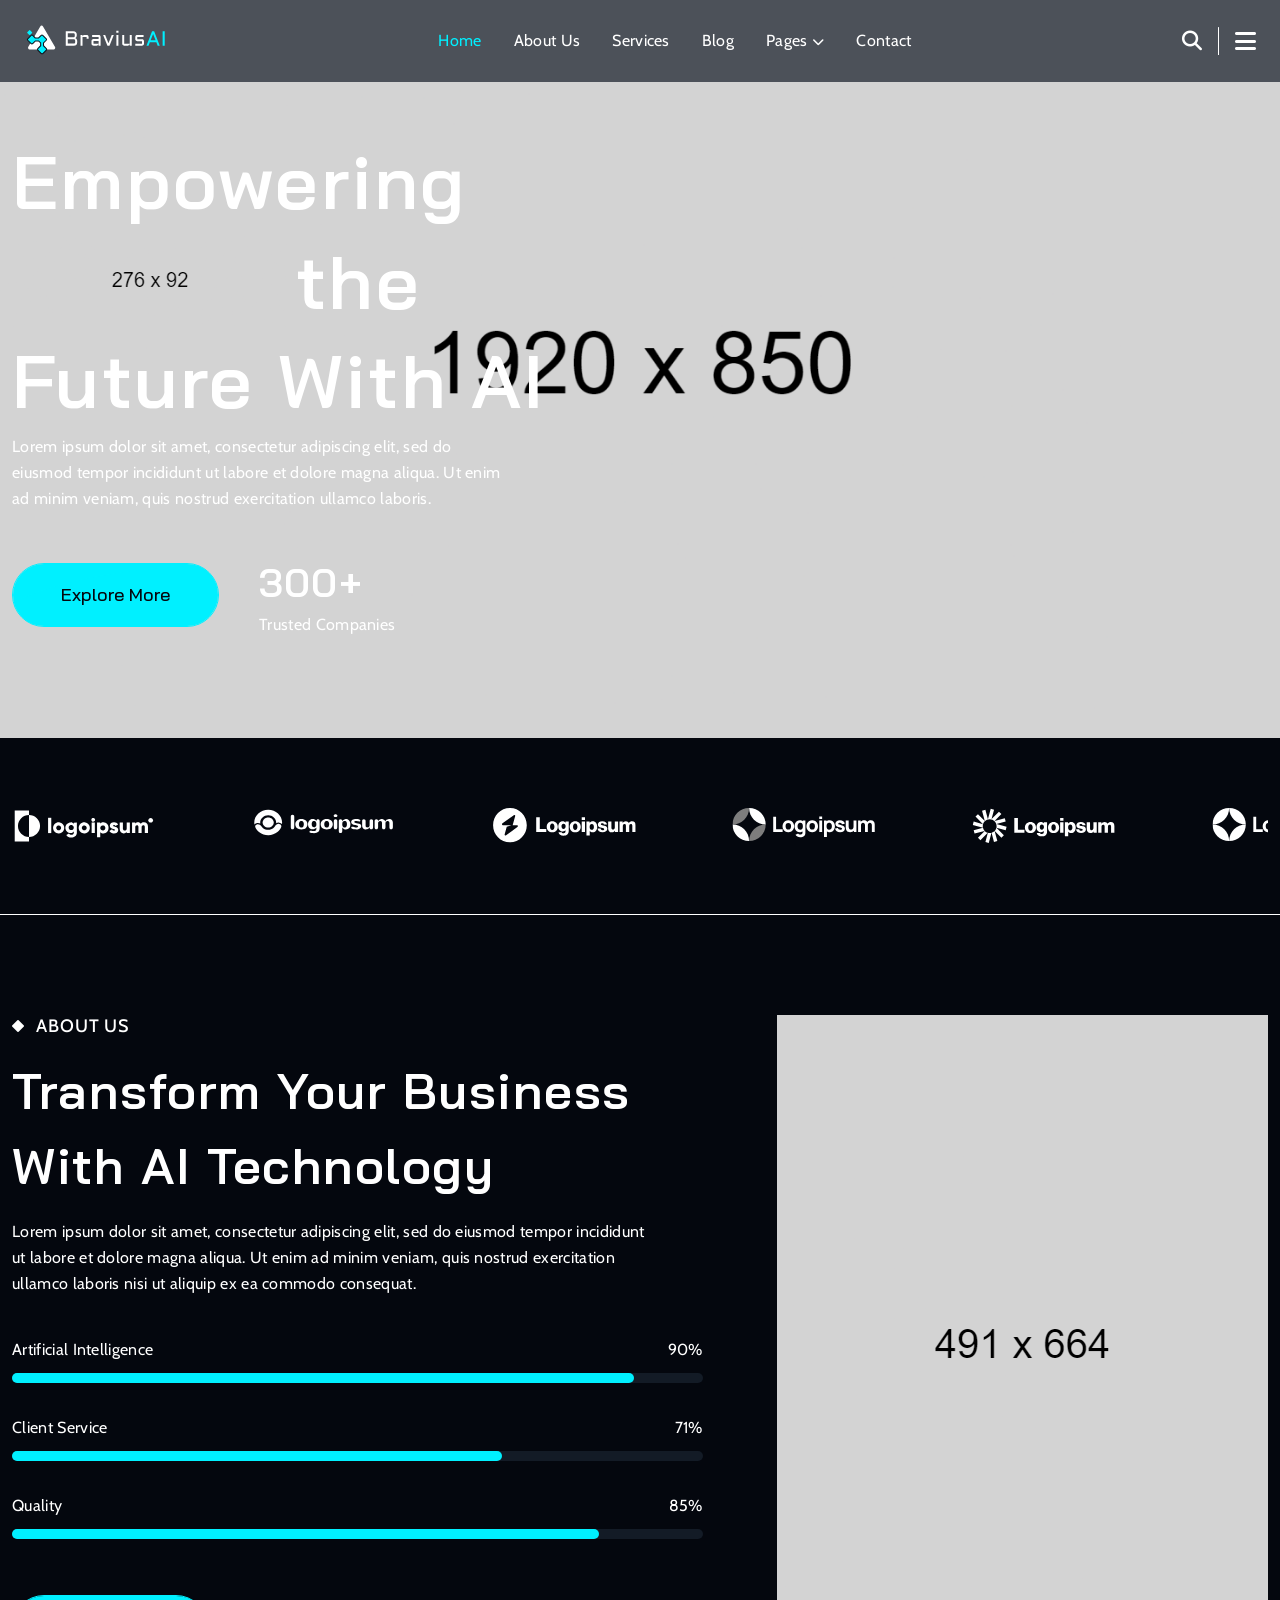
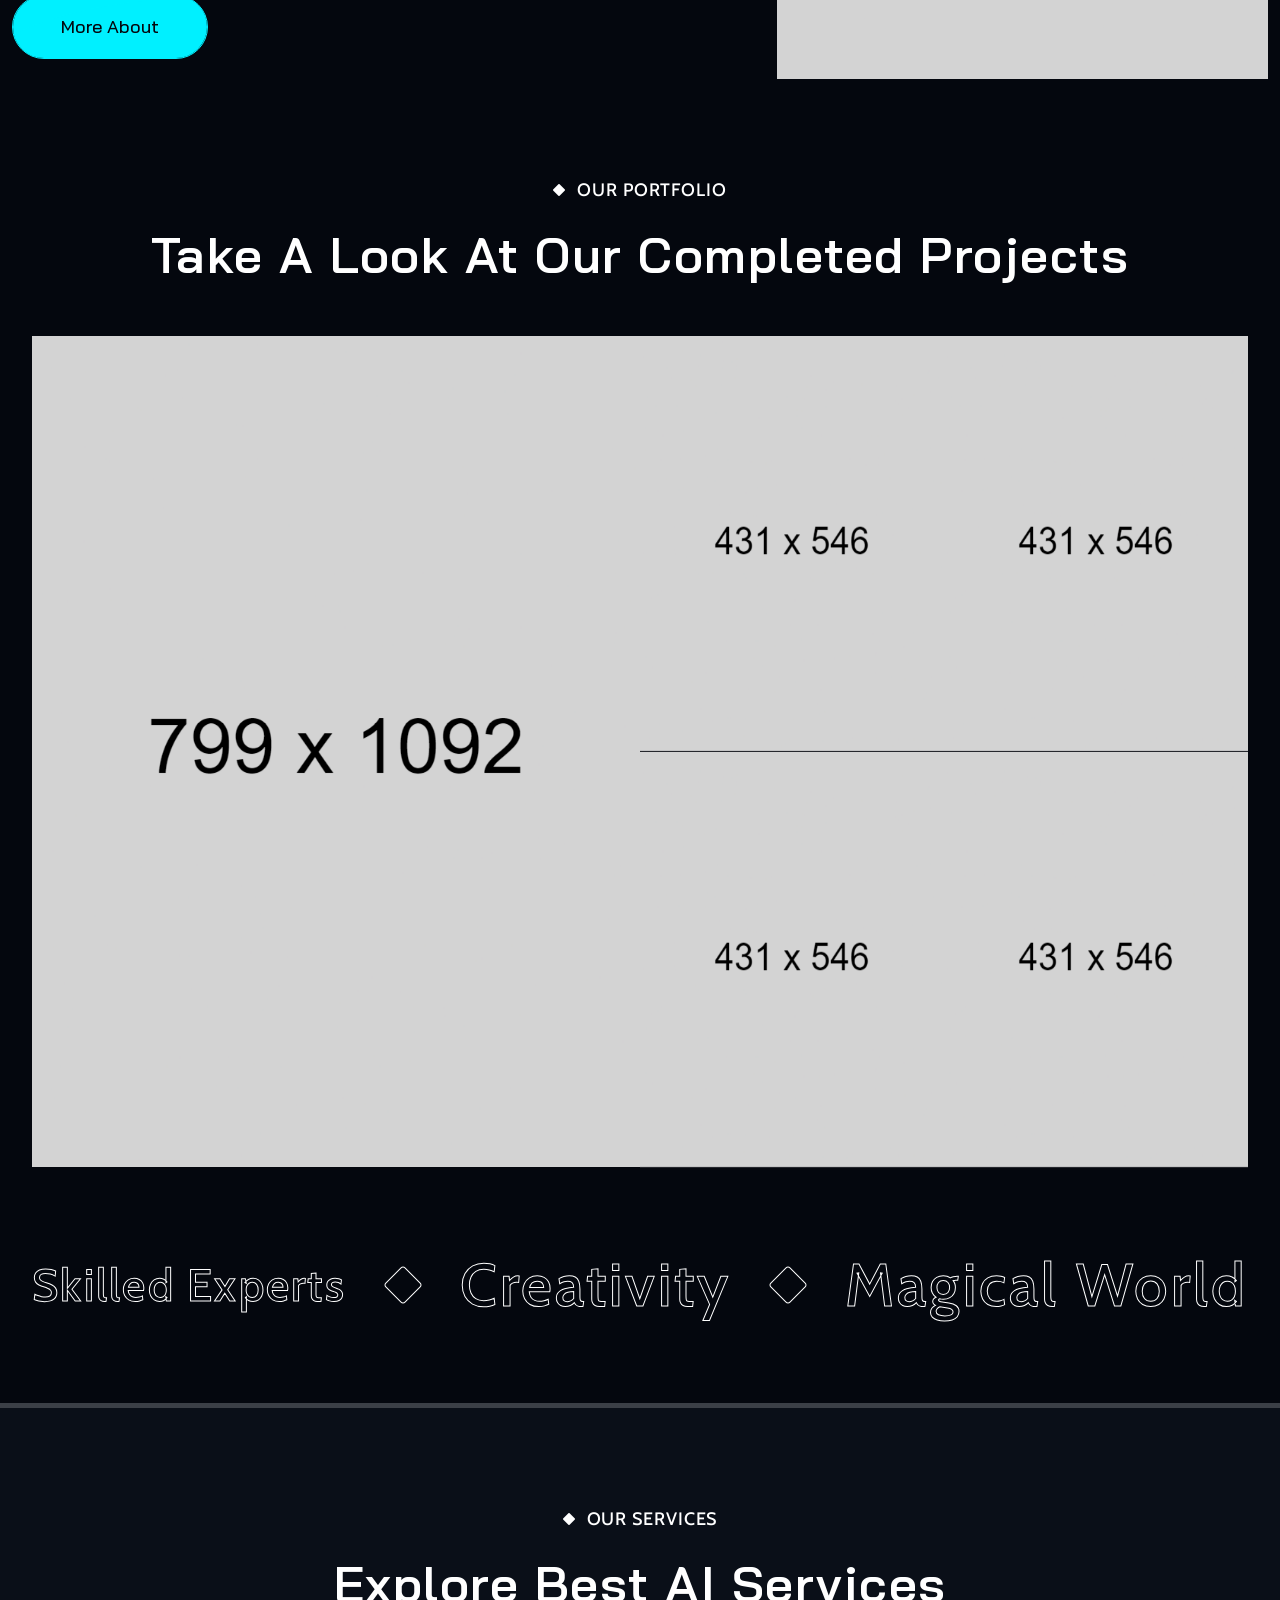
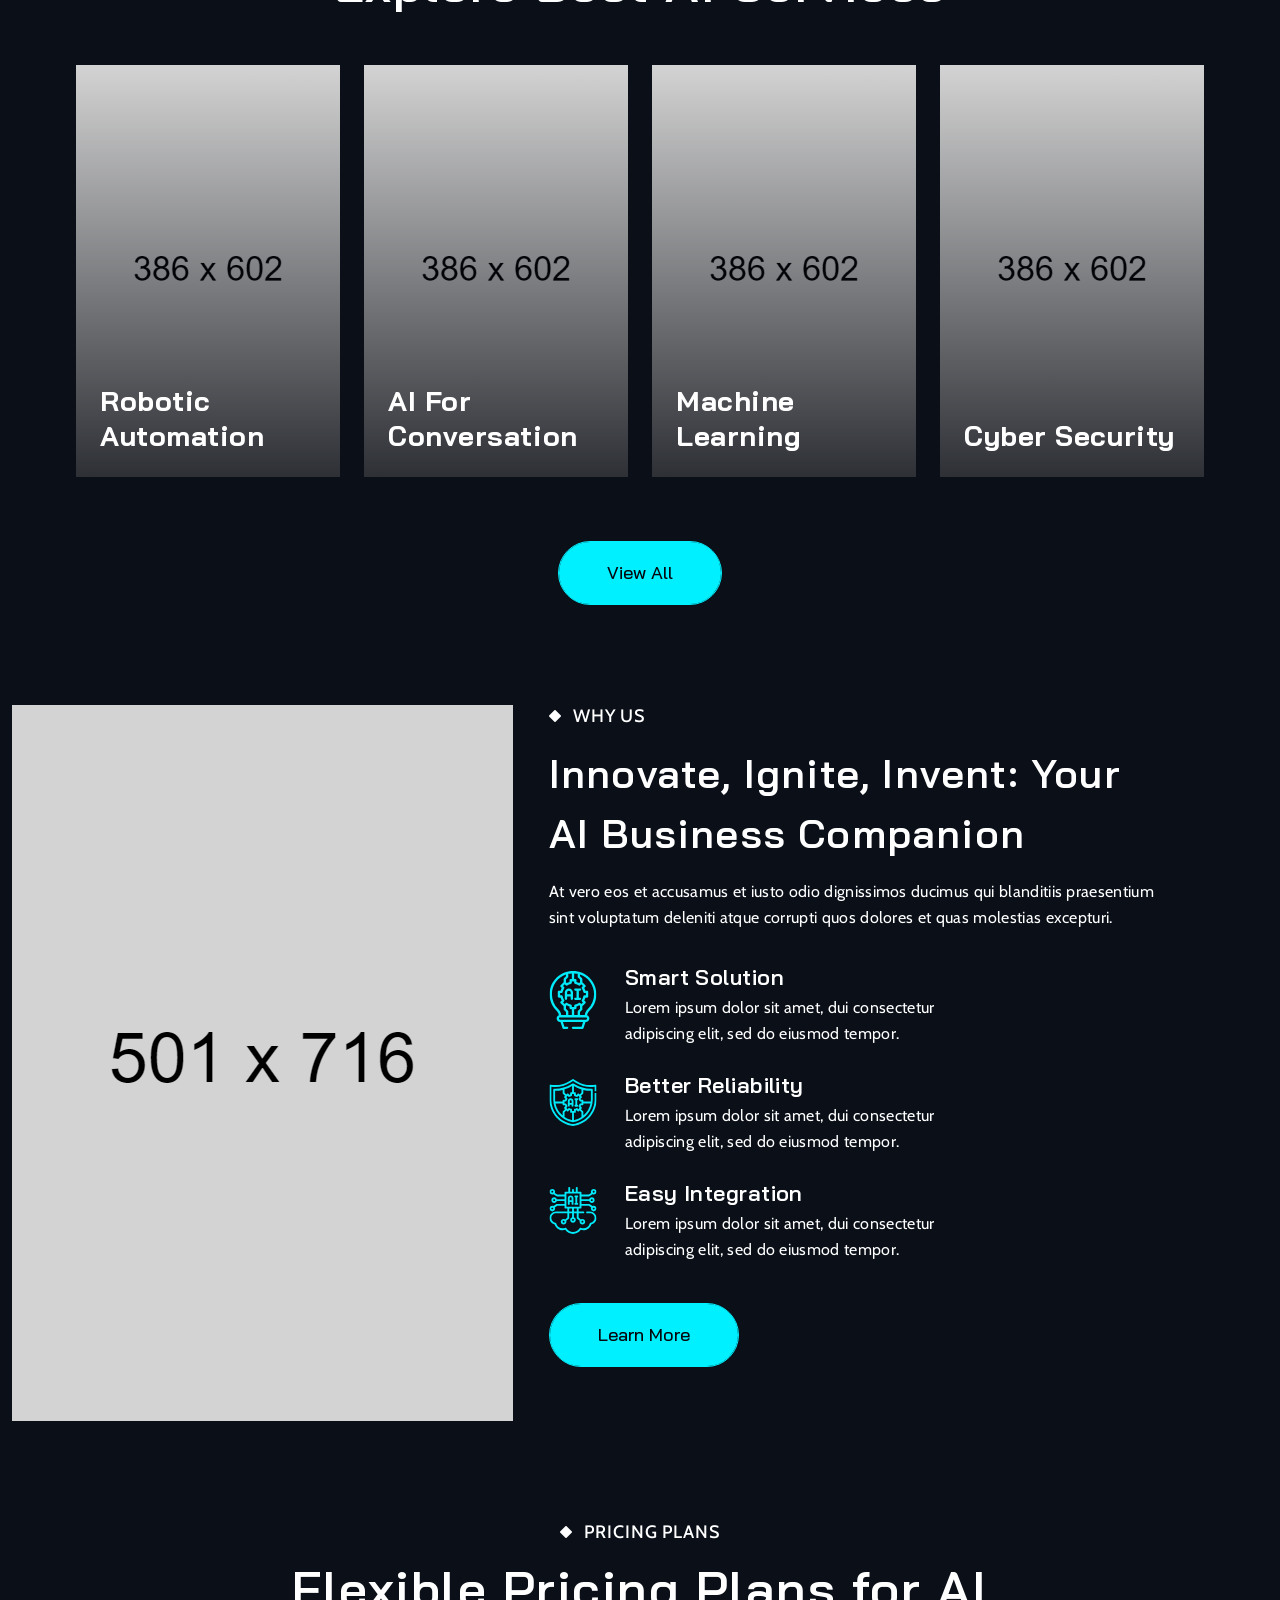
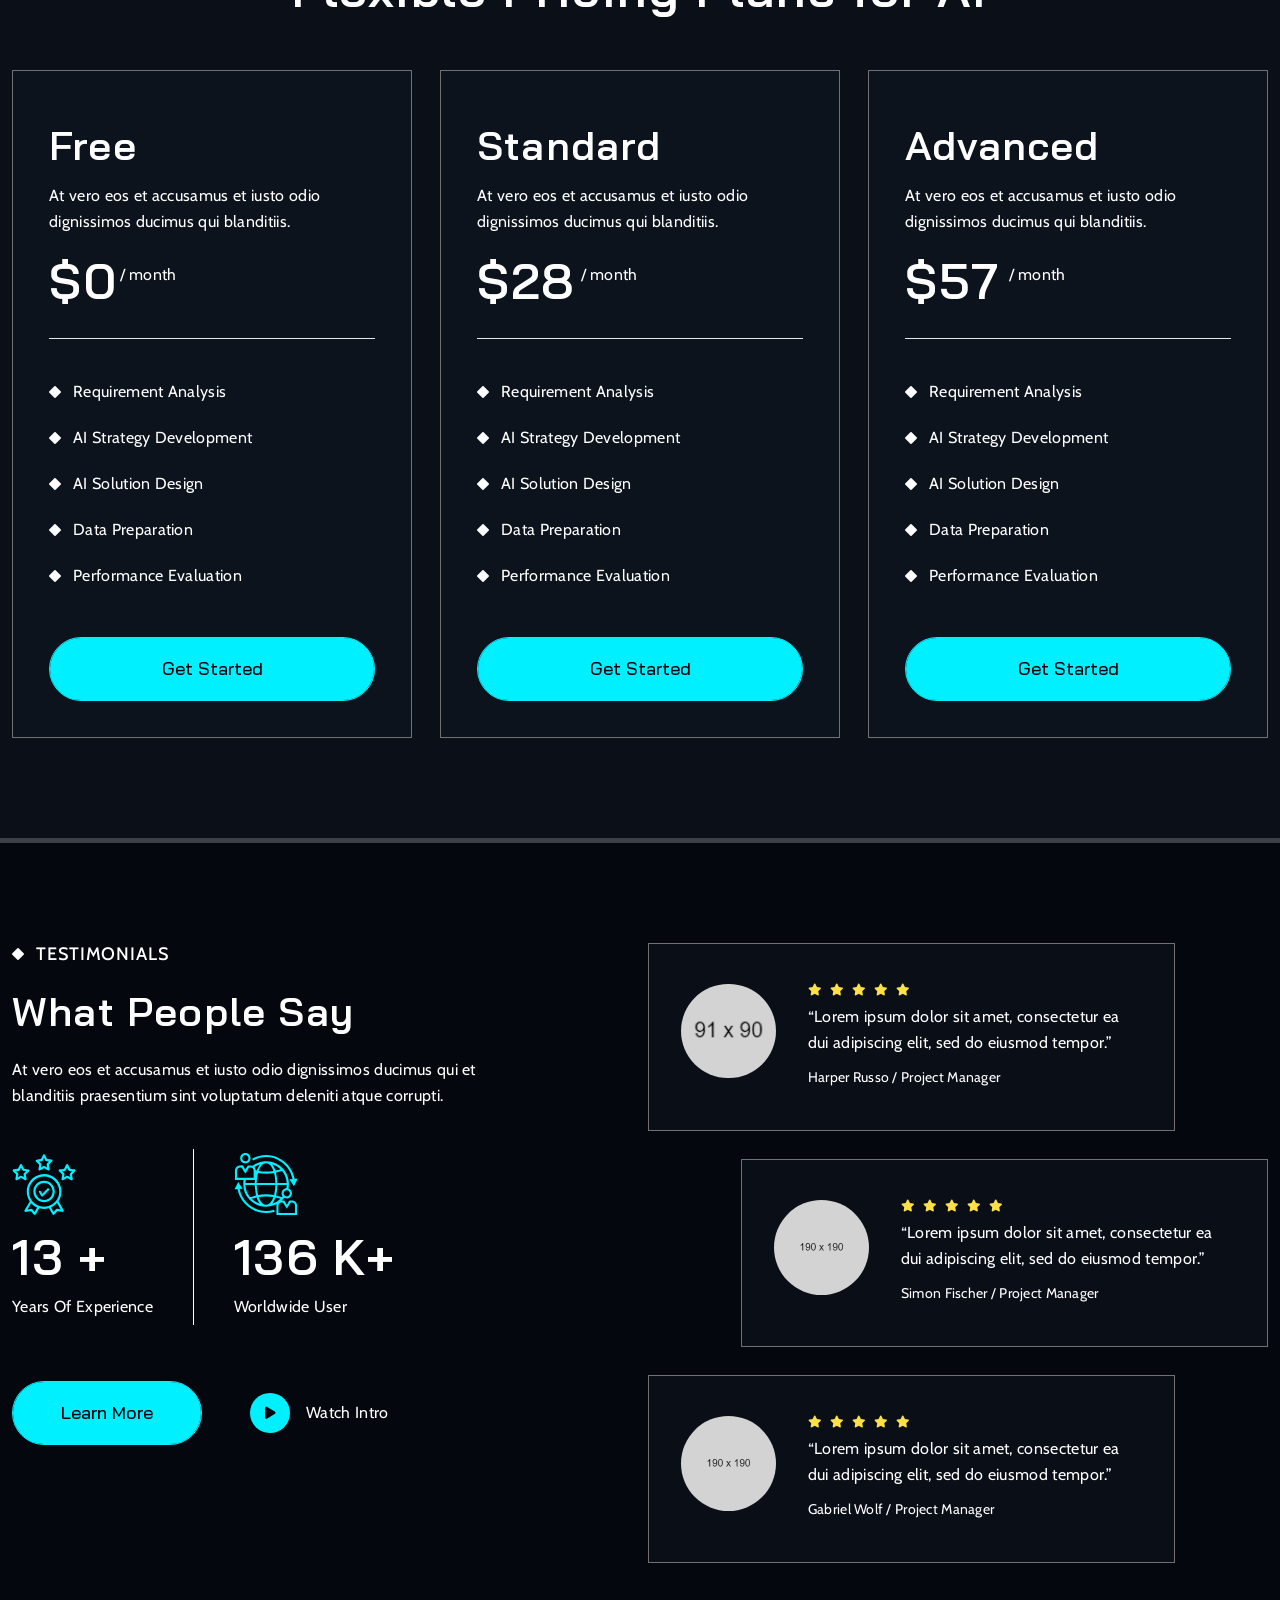
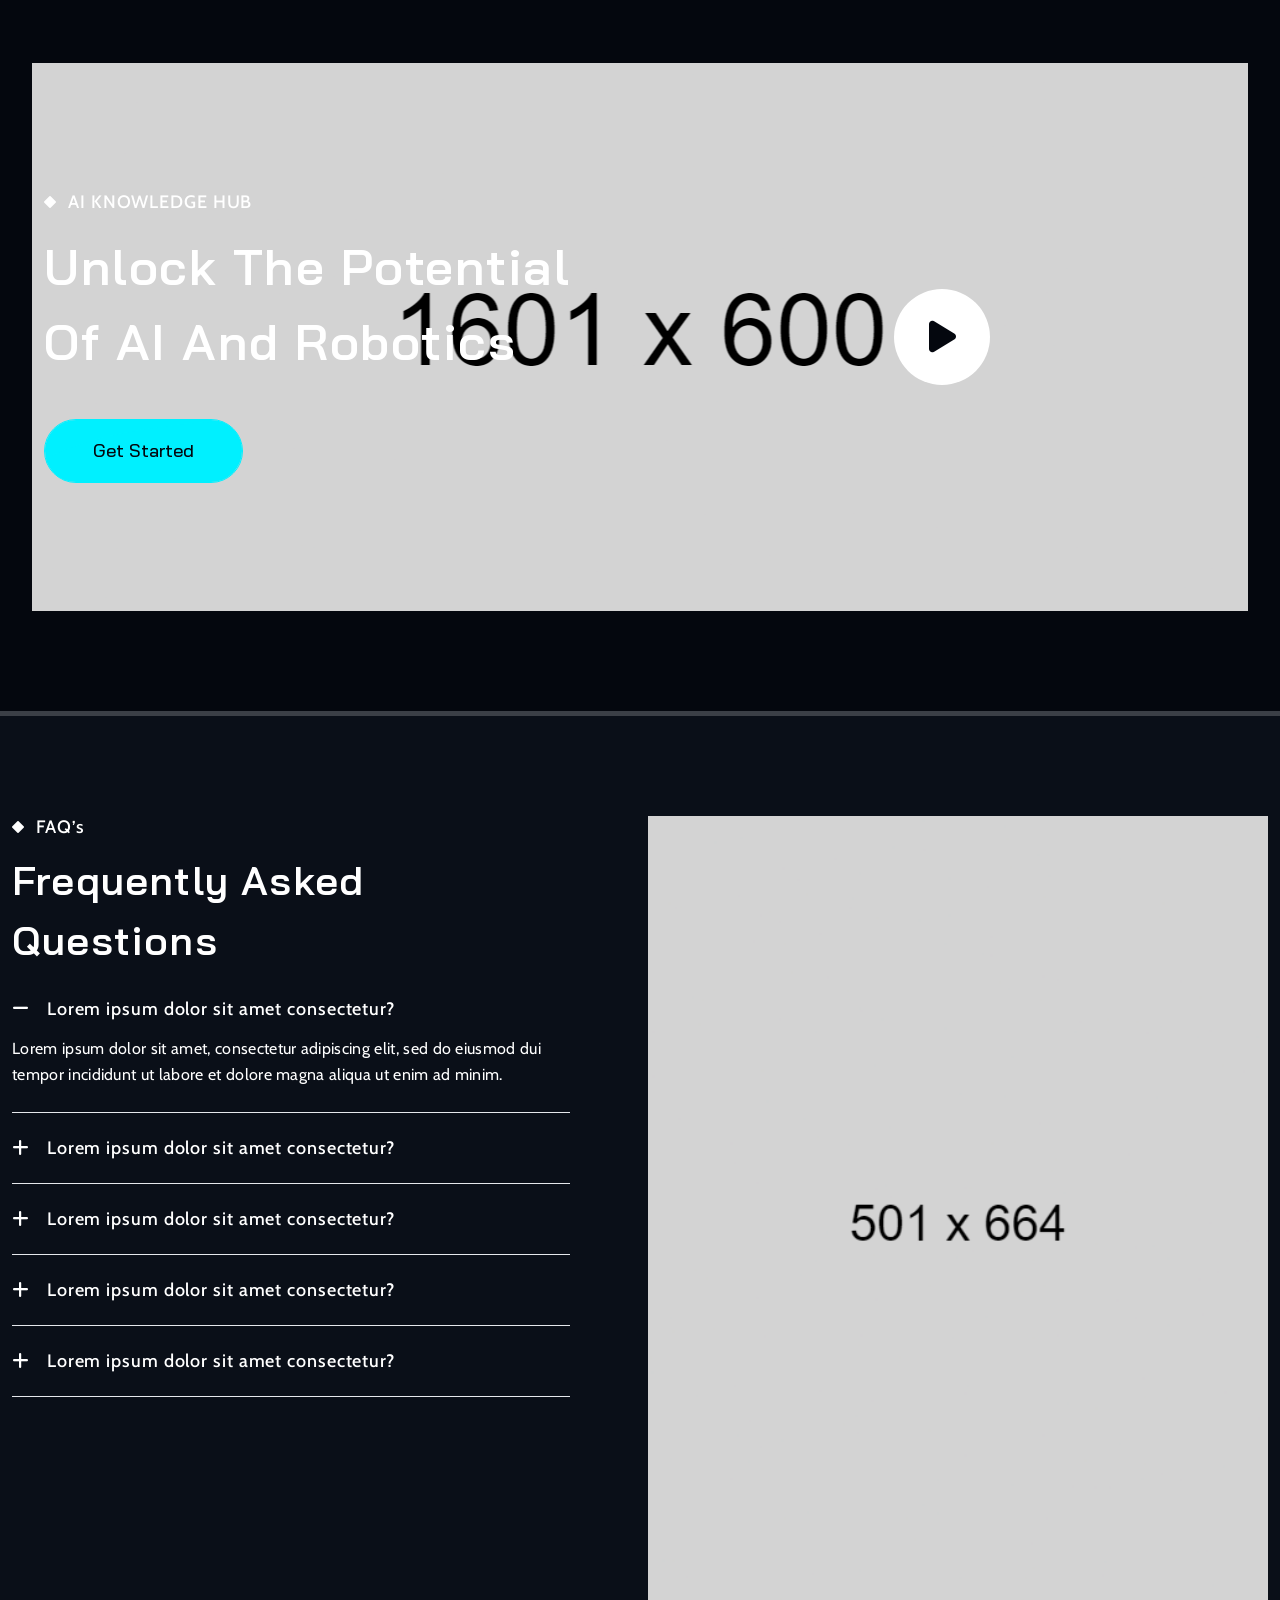
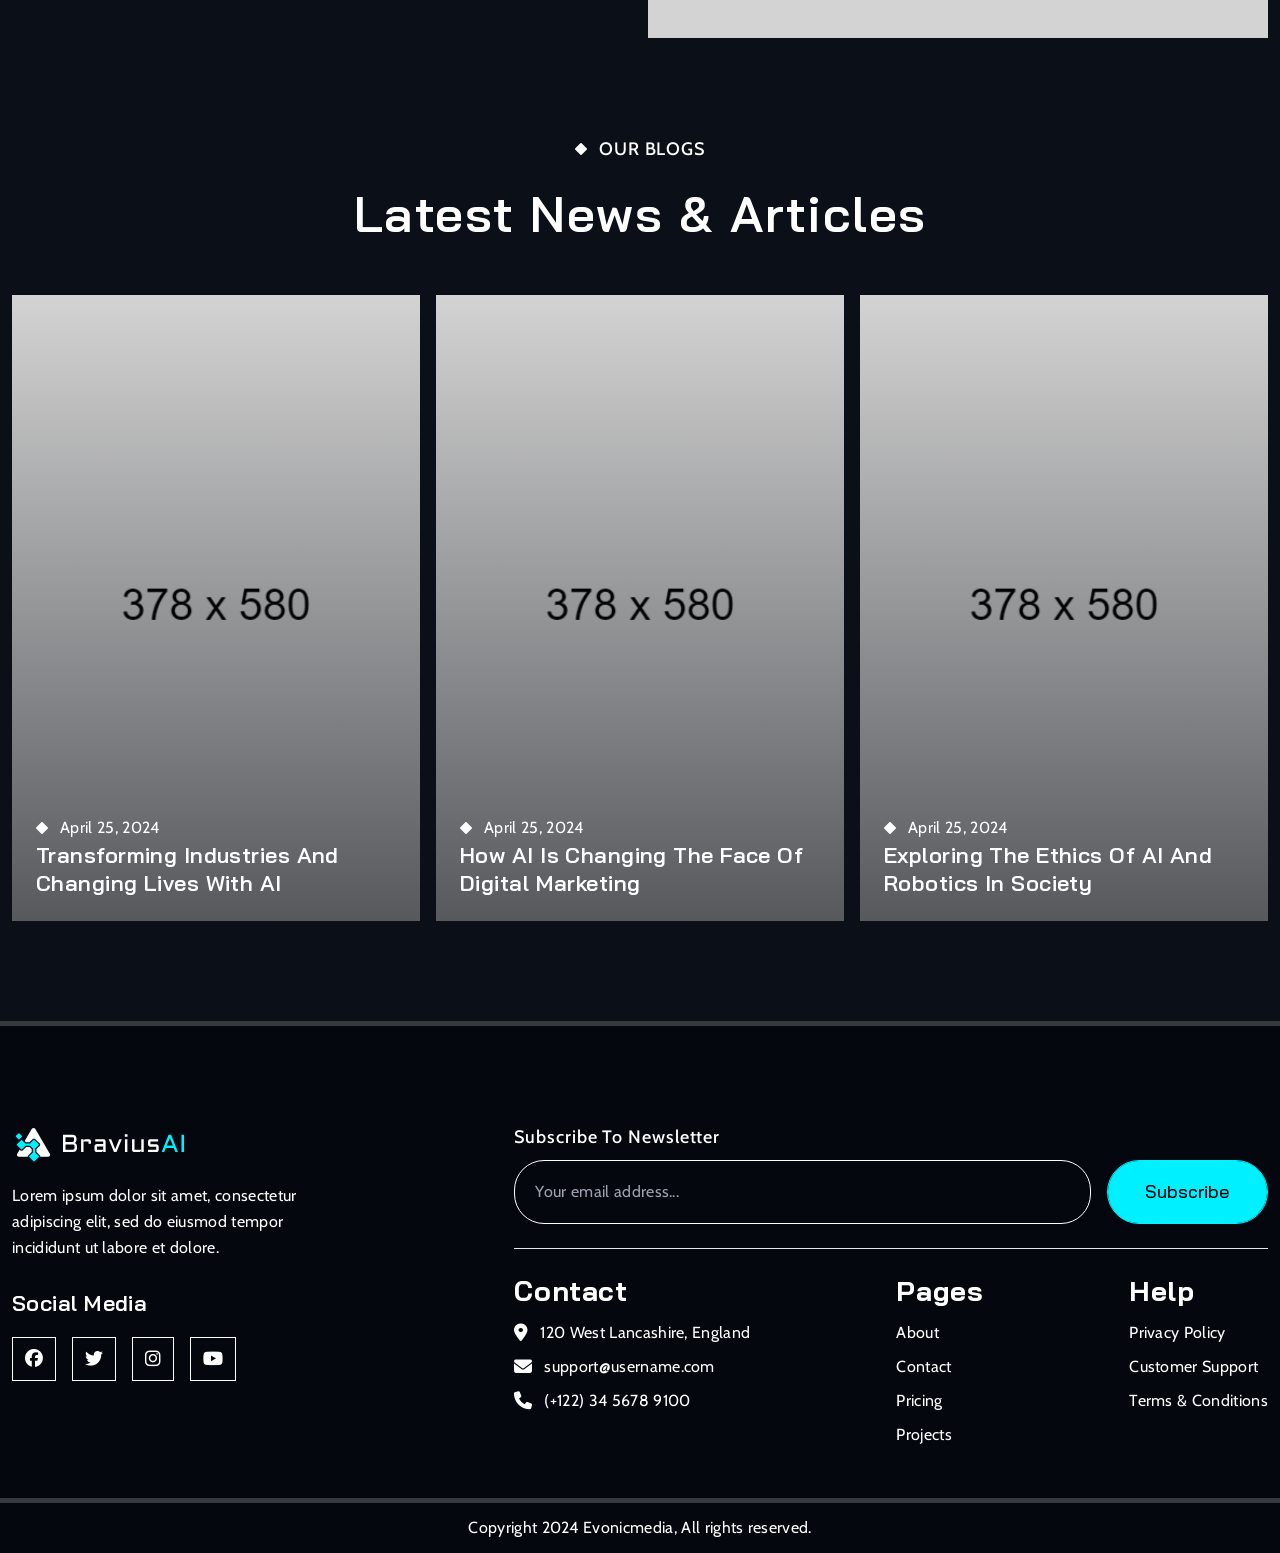
==== html/index.html @ 06f0dfbd "first commit" ====
<!DOCTYPE html>
<html lang="zxx">

<head>
    <meta charset="UTF-8">
    <meta name="viewport" content="width=device-width, initial-scale=1.0">
    <meta name="keywords"
        content="BraviusAI, AI, Robotics, HTML Template, Artificial Intelligence, Robotics Technology, AI Solutions">
    <meta name="robots" content="index, follow">
    <meta name="description"
        content="BraviusAI is a cutting-edge AI and Robotics HTML template designed for showcasing AI solutions and robotics technology.">
    <!-- Open Graph Tags -->
    <meta property="og:title" content="BraviusAI - AI & Robotics">
    <meta property="og:description"
        content="BraviusAI is a cutting-edge AI and Robotics HTML template designed for showcasing AI solutions and robotics technology.">
    <meta property="og:type" content="website">
    <!-- title -->
    <title>BraviusAI - AI & Robotics</title>
    <!-- Favicons -->
    <link rel="icon" type="image/png" sizes="32x32" href="assets/images/favicon.svg">
    <!-- default sheet of css -->
    <link rel="stylesheet" href="assets/css/output.css">
    <!-- fonts awsome icon link  -->
    <link rel="stylesheet" href="assets/font-awesome-lib/icon/all.min.css">
    <!-- animation of css -->
    <link rel="stylesheet" href="assets/css/aos.css">
</head>

<body>

    <!-- 1.1. Header  -->
    <header class="bg-background-blurBg text-white absolute top-0 w-full z-50">
        <div class="container mx-auto flex justify-between items-center py-6 px-6" data-aos="fade-down">
            <figure class="flex items-center">
                <a href="index.html">
                    <img class="w-36" src="assets/images/logo/logo.svg" alt="logo">
                </a>
            </figure>
            <nav class="hidden lg:flex space-x-8">
                <a class="p linkhover active" href="index.html">Home</a>
                <a class="p linkhover" href="About.html">About Us</a>
                <a class="p linkhover" href="Services.html">Services</a>
                <a class="p linkhover" href="Blog.html">Blog</a>
                <div class="relative dropdown">
                    <a class="cursor-pointer p pb-3 linkhover">Pages <i
                            class="fa-solid fa-chevron-down text-xs"></i></a>
                    <div
                        class="absolute left-0 mt-2 w-48 text-primary bg-background-secondaryBg shadow-lg dropdown-menu py-3 px-2">
                        <a class="block px-4 py-2 linkhover p" href="Project.html">Project</a>
                        <a class="block px-4 py-2 linkhover p" href="Pricing.html">Pricing</a>
                        <a class="block px-4 py-2 linkhover p" href="Team.html">Team</a>
                        <a class="block px-4 py-2 linkhover p" href="SinglePost.html">Single Post</a>
                        <a class="block px-4 py-2 linkhover p" href="ComingSoon.html">Coming Soon</a>
                        <a class="block px-4 py-2 linkhover p" href="Error.html">404</a>
                    </div>
                </div>
                <a class="p linkhover" href="Contact.html">Contact</a>
            </nav>
            <div class="hidden lg:flex items-center space-x-4">
                <i class="fas fa-search text-white cursor-pointer text-xl linkhover" onclick="toggleSearch()"></i>
                <hr class="w-px h-7 bg-white mx-4">
                <i class="fas fa-bars text-white cursor-pointer text-2xl linkhover" onclick="toggleMenu()"></i>
            </div>
            <div class="lg:hidden flex">
                <i class="fas fa-bars text-white cursor-pointer text-2xl linkhover" onclick="toggleAside()"></i>
            </div>
        </div>
        <aside
            class="lg:hidden fixed inset-0 bg-background-primaryBg text-white transform translate-x-full transition-transform duration-300 overflow-y-scroll aside-menu z-50"
            id="asideMenu">
            <div class="p-4">
                <div class="flex justify-between items-center">
                    <figure> <img src="assets/images/logo/logo.svg" class="w-32 pt-3 pb-7" alt="logo"></figure>
                    <button class="absolute top-4 right-4 text-gray-500 hover:text-gray-700" onclick="toggleAside()">
                        <i class="fas fa-times text-3xl text-white linkhover"></i>
                    </button>
                </div>
                <nav class="flex flex-col space-y-4">
                    <a class="p linkhover active" href="index.html">Home</a>
                    <a class="p linkhover" href="About.html">About Us</a>
                    <a class="p linkhover" href="Services.html">Services</a>
                    <a class="p linkhover" href="Blog.html">Blog</a>
                    <a class="p linkhover" href="Contact.html">Contact</a>
                    <div class="relative aside-dropdown">
                        <a class="cursor-pointer p pb-3 linkhover">Pages <i
                                class="fa-solid fa-chevron-down text-xs"></i></a>
                        <div class="left-0 mt-2 w-48 text-primary rounded-lg shadow-lg dropdown-menu bg-transparent">
                            <a class="block py-2 linkhover p" href="Project.html">Project</a>
                            <a class="block py-2 linkhover p" href="Pricing.html">Pricing</a>
                            <a class="block py-2 linkhover p" href="Team.html">Team</a>
                            <a class="block py-2 linkhover p" href="SinglePost.html">Single Post</a>
                            <a class="block py-2 linkhover p" href="ComingSoon.html">Coming Soon</a>
                            <a class="block py-2 linkhover p" href="Error.html">404</a>
                        </div>
                    </div>
                </nav>
            </div>
        </aside>
        <div id="sideMenu"
            class="fixed top-0 right-0 pt-24 px-12 h-full bg-background-primaryBg text-white side-menu transform translate-x-full transition-transform duration-300 overflow-y-scroll z-50">
            <div class="p-4">
                <button class="absolute top-4 right-4 text-gray-500 hover:text-gray-700" onclick="toggleMenu()">
                    <i class="fas fa-times text-3xl text-white linkhover"></i>
                </button>
                <figure>
                    <img src="assets/images/logo/logo.svg" class="w-40" alt="logo">
                </figure>
                <p class="w-[min-content] min-w-96 py-10">
                    Lorem ipsum dolor sit amet, consectetur adipiscing elit, sed do eiusmod tempor
                    incididunt ut
                    labore
                    et dolore magna aliqua. Ut enim ad minim veniam, quis nostrud exercitation ullamco
                    laboris
                    nisi ut
                    aliquip ex ea commodo consequat.
                </p>
                <div class="flex flex-col gap-8">
                    <a href="#" class="flex gap-4 items-center linkhover">
                        <i class="fa-solid fa-location-dot"></i>
                        <h6>120 West Lancashire, England </h6>
                    </a>
                    <a href="#" class="flex gap-4 items-center linkhover">
                        <i class="fa-solid fa-envelope"></i>
                        <h6>support@username.com </h6>
                    </a>
                    <a href="#" class="flex gap-4 items-center linkhover">
                        <i class="fa-solid fa-phone"></i>
                        <h6>(+122) 34 5678 9100 </h6>
                    </a>
                </div>
                <div class="py-12 flex flex-col gap-6">
                    <h5>Get News & Updates</h5>
                    <form action="#"
                        class="w-full flex justify-between items-center bg-white rounded-[100px] ps-6 pe-1 py-2 text-secondary">
                        <input type="email" placeholder="Your email..." class="text-black placeholder:text-black p"
                            required name="sideMail" autocomplete="off">
                        <button
                            class="p-4 bg-secondary transition-all rounded-full h-11 w-11 flex justify-center items-center hover:text-white text-black"><i
                                class="fa-regular fa-paper-plane"></i></button>
                    </form>
                </div>
                <div class="flex gap-4 pb-4">
                    <a href="#"
                        class="p-3 flex justify-center items-center border-white border-[1px] border-solid text-white bg-background-primaryBg hover:bg-[#00F0FF] hover:text-black hover:border-[#00F0FF]">
                        <i class="fa-brands fa-facebook"></i>
                    </a>
                    <a href="#"
                        class="p-3 flex justify-center items-center border-white border-[1px] border-solid text-white bg-background-primaryBg hover:bg-[#00F0FF] hover:text-black hover:border-[#00F0FF]">
                        <i class="fa-brands fa-twitter"></i>
                    </a>
                    <a href="#"
                        class="p-3 flex justify-center items-center border-white border-[1px] border-solid text-white bg-background-primaryBg hover:bg-[#00F0FF] hover:text-black hover:border-[#00F0FF]">
                        <i class="fa-brands fa-instagram"></i>
                    </a>
                    <a href="#"
                        class="p-3 flex justify-center items-center border-white border-[1px] border-solid text-white bg-background-primaryBg hover:bg-[#00F0FF] hover:text-black hover:border-[#00F0FF]">
                        <i class="fa-brands fa-youtube"></i>
                    </a>

                </div>
            </div>
        </div>
        <div id="searchOverlay" class="fixed inset-0 bg-background-blurBg items-center justify-center search-overlay">
            <button class="absolute top-4 right-4 text-gray-500 hover:text-gray-700" onclick="toggleSearch()">
                <i class="fas fa-times text-3xl text-white linkhover"></i>
            </button>
            <div class="p-4 rounded-lg w-3/4 lg:w-2/3 relative">
                <form class="flex">
                    <input
                        class="w-full p-4 rounded-l-xl text-white bg-background-blurBg border border-solid border-secondary"
                        placeholder="Search..." type="text" required name="search" />
                    <button
                        class="bg-secondary hover:bg-background text-black hover:text-secondary p-4 rounded-r-lg transition-all border border-solid border-secondary">Search</button>
                </form>
            </div>
        </div>
    </header>
    <!-- End of 1.1. Header  -->
    <!-- 1.2. Hero  -->
    <section class="bg-heroBg bg-cover bg-center md:pt-36 pt-32 lg:pb-[100px] md:pb-[70px] pb-[50px]">
        <div class="container">
            <div class="md:text-start text-center" data-aos="fade-right">
                <h1 class="text-primary">Empowering
                    <span class="md:flex py-4 items-center gap-2 flex-wrap">
                        <img class="md:block hidden" src="assets/images/index/hero_img.webp" alt="heroImg"> the
                    </span> Future With AI
                </h1>
                <p class="text-primary sm:pt-4 pt-3 md:pb-10 pb-4 xl:w-[40%] lg:w-[50%] md:w-[59%]">Lorem ipsum
                    dolor sit amet,
                    consectetur
                    adipiscing
                    elit, sed do eiusmod tempor
                    incididunt ut labore
                    et dolore magna aliqua. Ut enim ad minim veniam, quis nostrud exercitation ullamco laboris.</p>
                <div class="flex gap-10 flex-wrap-reverse items-center md:justify-start justify-center">
                    <div>
                        <a href="About.html" class="hover1">
                            Explore More
                        </a>
                    </div>
                    <div class="flex flex-col text-white">
                        <h3><span class="number" data-final-value="300">0</span>+</h3>
                        <p>Trusted Companies</p>
                    </div>
                </div>
            </div>
        </div>
    </section>
    <!-- End of 1.2. Hero  -->
    <!--  1.3. Partners  -->
    <section class="lg:py-[70px] md:py-[50px] py-[30px] border-b border-white border-solid">
        <h1 class="hidden">Lorem ipsum dolor sit.</h1>
        <div class="container m-auto" data-aos="zoom-in">
            <div class="partners_Slider overflow-hidden relative group">
                <div class="w-[calc(250px*14)] animate-scroll flex group-hover:animate-paused">
                    <div class="w-60">
                        <img class="w-36" src="assets/images/partners/partners1.svg" alt="partners1">
                    </div>
                    <div class="w-60">
                        <img class="w-36" src="assets/images/partners/partners2.svg" alt="partners2">
                    </div>
                    <div class="w-60">
                        <img class="w-36" src="assets/images/partners/partners3.svg" alt="partners3">
                    </div>
                    <div class="w-60">
                        <img class="w-36" src="assets/images/partners/partners4.svg" alt="partners4">
                    </div>
                    <div class="w-60">
                        <img class="w-36" src="assets/images/partners/partners5.svg" alt="partners5">
                    </div>
                    <div class="w-60">
                        <img class="w-36" src="assets/images/partners/partners6.svg" alt="partners6">
                    </div>
                    <div class="w-60">
                        <img class="w-36" src="assets/images/partners/partners7.svg" alt="partners7">
                    </div>
                    <div class="w-60">
                        <img class="w-36" src="assets/images/partners/partners1.svg" alt="partners1">
                    </div>
                    <div class="w-60">
                        <img class="w-36" src="assets/images/partners/partners2.svg" alt="partners2">
                    </div>
                    <div class="w-60">
                        <img class="w-36" src="assets/images/partners/partners3.svg" alt="partners3">
                    </div>
                    <div class="w-60">
                        <img class="w-36" src="assets/images/partners/partners4.svg" alt="partners4">
                    </div>
                    <div class="w-60">
                        <img class="w-36" src="assets/images/partners/partners5.svg" alt="partners5">
                    </div>
                    <div class="w-60">
                        <img class="w-36" src="assets/images/partners/partners6.svg" alt="partners6">
                    </div>
                    <div class="w-60">
                        <img class="w-36" src="assets/images/partners/partners7.svg" alt="partners7">
                    </div>
                </div>
            </div>
        </div>
    </section>
    <!-- End of 1.3. Partners  -->
    <!-- 1.4. About  -->
    <section class="lg:py-[100px] md:py-[70px] py-[50px]">
        <div class="container">
            <div class="grid lg:grid-cols-[55%_45%] md:grid-cols-[48%_48%] justify-around md:gap-0 gap-6">
                <div class="flex text-primary flex-col xl:w-full lg:w-[90%] md:text-start text-center"
                    data-aos="fade-up">
                    <div class="flex items-center md:justify-start justify-center">
                        <i class="fa-solid fa-diamond text-xs lg:pe-3 pe-2"></i>
                        <h6>ABOUT US</h6>
                    </div>
                    <h2 class="py-4">Transform Your Business With AI Technology</h2>
                    <p class="xl:w-[93%] lg:w-[95%]">Lorem ipsum dolor sit amet, consectetur adipiscing elit, sed do
                        eiusmod tempor
                        incididunt ut
                        labore et dolore magna aliqua. Ut enim ad minim veniam, quis nostrud exercitation ullamco
                        laboris nisi ut aliquip ex ea commodo consequat.</p>
                    <div class="flex md:gap-8 gap-4 pt-10 flex-col">
                        <div class="flex flex-col w-full gap-[10px]">
                            <div class="flex justify-between">
                                <p>Artificial Intelligence</p>
                                <p><span class="number" data-final-value="90">0</span>%</p>
                            </div>
                            <!-- animate bg from 0 to the value in width  -->
                            <div class="w-full bg-background-secondaryBg rounded-full h-2.5">
                                <div class="bg-secondary h-2.5 rounded-full" data-final-width="90" style="width: 0%;">
                                </div>
                            </div>
                        </div>
                        <div class="flex flex-col w-full gap-[10px]">
                            <div class="flex justify-between">
                                <p>Client Service</p>
                                <p><span class="number" data-final-value="71">0</span>%</p>
                            </div>
                            <div class="w-full bg-background-secondaryBg rounded-full h-2.5">
                                <div class="bg-secondary h-2.5 rounded-full" data-final-width="71" style="width: 0%;">
                                </div>
                            </div>
                        </div>
                        <div class="flex flex-col w-full gap-[10px]">
                            <div class="flex justify-between">
                                <p>Quality</p>
                                <p><span class="number" data-final-value="85">0</span>%</p>
                            </div>
                            <div class="w-full bg-background-secondaryBg rounded-full h-2.5">
                                <div class="bg-secondary h-2.5 rounded-full" data-final-width="85" style="width: 0%;">
                                </div>
                            </div>
                        </div>
                    </div>
                    <div class="lg:mt-14 md:mt-10 mt-6">
                        <a href="About.html" class="hover1">More About</a>
                    </div>
                </div>
                <div class="w-full flex lg:justify-end justify-center">
                    <figure>
                        <img class="w-fit" src="assets/images/index/about_Img.webp" alt="about_Img"
                            data-aos="zoom-in-up">
                    </figure>
                </div>
            </div>
        </div>
    </section>
    <!-- End of 1.4. About  -->
    <!-- 1.5. Portfolio  -->
    <section>
        <div class="lg:w-[95%] w-[97%] m-auto">
            <div class="flex items-center justify-center text-center flex-col text-primary" data-aos="fade-up">
                <div class="flex items-center md:justify-start justify-center">
                    <i class="fa-solid fa-diamond text-xs lg:pe-3 pe-2"></i>
                    <h6>OUR PORTFOLIO</h6>
                </div>
                <h2 class="pt-4 pb-11">Take A Look At Our Completed Projects</h2>
            </div>
            <div class="flex w-full h-auto lg:flex-row flex-col lg:pb-[100px] md:pb-[70px] pb-[50px] lg:gap-0 gap-6">
                <div class="flex lg:w-1/2">
                    <div class="relative group h-full w-full" data-aos="flip-left">
                        <figure>
                            <img class="w-full" src="assets/images/index/portfolio_1.webp" alt="portfolio_1">
                        </figure>
                        <div
                            class="absolute md:bottom-8 bottom-4 left-[5%] flex flex-col justify-center p-6 bg-[#131B2699] backdrop-blur-[54px] w-[90%] transform -translate-y-1/2 transition-all duration-500 ease-in-out opacity-0 group-hover:opacity-100 group-hover:translate-y-0 text-primary">
                            <a href="Project.html">
                                <h4 class="linkhover">AI Machine Learning</h4>
                            </a>
                            <p>Lorem ipsum dolor sit amet, consectetur elit, sed do eiusmod tempor incididunt labore.
                            </p>
                        </div>
                    </div>
                </div>
                <div class="flex flex-col lg:w-1/2 h-auto lg:gap-0 gap-6">
                    <div class="flex h-full sm:flex-row flex-col w-full lg:gap-0 gap-6">
                        <div class="relative group h-full w-full" data-aos="flip-left">
                            <figure class="h-full">
                                <img class="w-full h-full" src="assets/images/index/portfolio_2.webp" alt="portfolio_1">
                            </figure>
                            <div
                                class="absolute md:bottom-8 bottom-4 left-[5%] flex flex-col justify-center p-6 bg-[#131B2699] backdrop-blur-[54px] w-[90%] transform -translate-y-1/2 transition-all duration-500 ease-in-out opacity-0 group-hover:opacity-100 group-hover:translate-y-0 text-primary">
                                <a href="Project.html" class="linkhover">
                                    <h4>Advanced Programming</h4>
                                </a>
                                <p>Lorem ipsum dolor sit amet, consectetur elit, sed do eiusmod tempor incididunt
                                    labore.</p>
                            </div>
                        </div>
                        <div class="relative group h-full w-full" data-aos="flip-left">
                            <figure class="h-full w-full">
                                <img class="w-full h-full" src="assets/images/index/portfolio_4.webp" alt="portfolio_1">
                            </figure>
                            <div
                                class="absolute md:bottom-8 bottom-4 left-[5%] flex flex-col justify-center p-6 bg-[#131B2699] backdrop-blur-[54px] w-[90%] transform -translate-y-1/2 transition-all duration-500 ease-in-out opacity-0 group-hover:opacity-100 group-hover:translate-y-0 text-primary">
                                <a href="Project.html" class="linkhover">
                                    <h4>AI Dev</h4>
                                </a>
                                <p>Lorem ipsum dolor sit amet, consectetur elit, sed do eiusmod tempor incididunt
                                    labore.</p>
                            </div>
                        </div>
                    </div>
                    <div class="flex h-full sm:flex-row flex-col lg:gap-0 gap-6">
                        <div class="relative group h-full w-full" data-aos="flip-left">
                            <figure class="h-full w-full">
                                <img class="w-full h-full" src="assets/images/index/portfolio_3.webp" alt="portfolio_1">
                            </figure>
                            <div
                                class="absolute md:bottom-8 bottom-4 left-[5%] flex flex-col justify-center p-6 bg-[#131B2699] backdrop-blur-[54px] w-[90%] transform -translate-y-1/2 transition-all duration-500 ease-in-out opacity-0 group-hover:opacity-100 group-hover:translate-y-0 text-primary">
                                <a href="Project.html" class="linkhover">
                                    <h4>Smart House Technology</h4>
                                </a>
                                <p>Lorem ipsum dolor sit amet, consectetur elit, sed do eiusmod tempor incididunt
                                    labore.</p>
                            </div>
                        </div>
                        <div class="relative group h-full w-full" data-aos="flip-left">
                            <figure class="h-full w-full">
                                <img class="w-full h-full" src="assets/images/index/portfolio_5.webp" alt="portfolio_1">
                            </figure>
                            <div
                                class="absolute md:bottom-8 bottom-4 left-[5%] flex flex-col justify-center p-6 bg-[#131B2699] backdrop-blur-[54px] w-[90%] transform -translate-y-1/2 transition-all duration-500 ease-in-out opacity-0 group-hover:opacity-100 group-hover:translate-y-0 text-primary">
                                <a href="Project.html" class="linkhover">
                                    <h4>Big House Technology</h4>
                                </a>
                                <p>Lorem ipsum dolor sit amet, consectetur elit, sed do eiusmod tempor incididunt
                                    labore.</p>
                            </div>
                        </div>
                    </div>
                </div>
            </div>
        </div>
        <div class="flex text-primary items-center w-[95%] m-auto justify-between md:flex-row flex-col md:gap-0 gap-6 lg:pb-[100px] md:pb-[70px] pb-[50px]"
            data-aos="zoom-in-up">
            <h6 class="xl::text-[60px] lg:text-[45px] md:text-[35px] text-[30px] text-stroke w-max">Skilled Experts</h6>
            <i class="fa-solid fa-diamond text-stroke lg:text-4xl md:xl"></i>
            <h6 class="xl:text-[60px] lg:text-[45px] md:text-[35px] text-[30px] text-stroke w-max">Creativity</h6>
            <i class="fa-solid fa-diamond text-stroke lg:text-4xl md:xl:"></i>
            <h6 class="xl:text-[60px] lg:text-[45px] md:text-[35px] text-[30px] text-stroke w-max">Magical World</h6>
        </div>
    </section>
    <!-- End of 1.5. Portfolio  -->
    <div class="bg-background-dim border-y-[5px] border-borderColor border-solid">
        <!-- 1.6. Services  -->
        <section class="lg:py-[100px] md:py-[70px] py-[50px]">
            <div class="lg:w-[90%] w-[95%] m-auto">
                <div class="flex items-center justify-center text-center flex-col text-primary" data-aos="fade-up">
                    <div class="flex items-center md:justify-start justify-center">
                        <i class="fa-solid fa-diamond text-xs lg:pe-3 pe-2"></i>
                        <h6>OUR SERVICES</h6>
                    </div>
                    <h2 class="pt-4 md:pb-11 pb-8">Explore Best AI Services</h2>
                </div>
                <div class="flex lg:flex-row lg:flex-nowrap flex-wrap justify-center lg:gap-y-0 gap-y-6">
                    <div class="lg:w-1/4 md:w-1/2 md:px-3">
                        <div class="relative group h-full" data-aos="flip-left">
                            <div class="relative h-full">
                                <figure class="h-full">
                                    <img class="w-full h-full relative top-0 left-0"
                                        src="assets/images/index/services_1.webp" alt="services_1">
                                    <div class="absolute top-0 left-0 w-full h-full"
                                        style="background: linear-gradient(180deg, rgba(4, 7, 14, 0) 0%, rgba(4, 7, 14, 0.8) 100%);">
                                    </div>
                                </figure>
                            </div>
                            <div
                                class="absolute bottom-0 flex flex-col justify-center p-6 text-primary transition-all group-hover:justify-start group-hover:pb-6">
                                <a href="Services.html" class="linkhover">
                                    <h4 class="transition-all group-hover:translate-y-[-20%]">Robotic Automation</h4>
                                </a>
                                <p class="hidden group-hover:block transition-all">Lorem ipsum dolor sit amet,
                                    consectetur
                                    elit,
                                    sed do eiusmod tempor incididunt labore.</p>
                            </div>
                        </div>
                    </div>
                    <div class="lg:w-1/4 md:w-1/2 md:px-3">
                        <div class="relative group h-full" data-aos="flip-left">
                            <div class="relative h-full">
                                <figure class="h-full">
                                    <img class="w-full h-full relative top-0 left-0"
                                        src="assets/images/index/services_2.webp" alt="services_2">
                                    <div class="absolute top-0 left-0 w-full h-full"
                                        style="background: linear-gradient(180deg, rgba(4, 7, 14, 0) 0%, rgba(4, 7, 14, 0.8) 100%);">
                                    </div>
                                </figure>
                            </div>
                            <div
                                class="absolute bottom-0 flex flex-col justify-center p-6 text-primary transition-all group-hover:justify-start group-hover:pb-6">
                                <a href="Services.html" class="linkhover">
                                    <h4 class="transition-all group-hover:translate-y-[-20%]">AI For Conversation</h4>
                                </a>
                                <p class="hidden group-hover:block transition-all">Lorem ipsum dolor sit amet,
                                    consectetur
                                    elit,
                                    sed do eiusmod tempor incididunt labore.</p>
                            </div>
                        </div>
                    </div>
                    <div class="lg:w-1/4 md:w-1/2 md:px-3">
                        <div class="relative group h-full" data-aos="flip-left">
                            <div class="relative h-full">
                                <figure class="h-full">
                                    <img class="w-full h-full relative top-0 left-0"
                                        src="assets/images/index/services_3.webp" alt="services_3">
                                    <div class="absolute top-0 left-0 w-full h-full"
                                        style="background: linear-gradient(180deg, rgba(4, 7, 14, 0) 0%, rgba(4, 7, 14, 0.8) 100%);">
                                    </div>
                                </figure>
                            </div>
                            <div
                                class="absolute bottom-0 flex flex-col justify-center p-6 text-primary transition-all group-hover:justify-start group-hover:pb-6">
                                <a href="Services.html" class="linkhover">
                                    <h4 class="transition-all group-hover:translate-y-[-20%]">Machine Learning</h4>
                                </a>
                                <p class="hidden group-hover:block transition-all">Lorem ipsum dolor sit amet,
                                    consectetur
                                    elit,
                                    sed do eiusmod tempor incididunt labore.</p>
                            </div>
                        </div>
                    </div>
                    <div class="lg:w-1/4  md:w-1/2 md:px-3">
                        <div class="relative group h-full" data-aos="flip-left">
                            <div class="relative h-full">
                                <figure class="h-full">
                                    <img class="w-full h-full relative top-0 left-0"
                                        src="assets/images/index/services_4.webp" alt="services_4">
                                    <div class="absolute top-0 left-0 w-full h-full"
                                        style="background: linear-gradient(180deg, rgba(4, 7, 14, 0) 0%, rgba(4, 7, 14, 0.8) 100%);">
                                    </div>
                                </figure>
                            </div>
                            <div
                                class="absolute bottom-0 flex flex-col justify-center p-6 text-primary transition-all group-hover:justify-start group-hover:pb-6">
                                <a href="Services.html" class="linkhover">
                                    <h4 class="transition-all group-hover:translate-y-[-20%]">Cyber Security</h4>
                                </a>
                                <p class="hidden group-hover:block transition-all duration-500 ease-in-out">Lorem ipsum
                                    dolor
                                    sit amet, consectetur elit,
                                    sed do eiusmod tempor incididunt labore.</p>
                            </div>
                        </div>
                    </div>
                </div>
                <div class="flex justify-center items-center md:pt-16 pt-8 px-3">
                    <a href="Services.html" class="hover1">View All</a>
                </div>
            </div>
        </section>
        <!-- End of 1.6. Services  -->
        <!-- 1.7. WhyUs  -->
        <section>
            <div class="container">
                <div class="flex lg:flex-row flex-col-reverse lg:gap-4 gap-6 lg:justify-between justify-center">
                    <div class="xl:w-[42%] lg:w-[40%] flex lg:justify-start justify-center">
                        <figure class="w-fit">
                            <img class="w-full" src="assets/images/index/whyUs.webp" alt="wayus" data-aos="zoom-in-up">
                        </figure>
                    </div>
                    <div class="xl:w-[58%] lg:w-[60%]">
                        <div class="flex lg:text-start text-center flex-col text-primary lg:items-start items-center">
                            <div class="lg:pb-8 pb-6" data-aos="fade-up">
                                <div class="flex items-center lg:justify-start justify-center">
                                    <i class="fa-solid fa-diamond text-xs lg:pe-3 pe-2"></i>
                                    <h6>WHY US</h6>
                                </div>
                                <h3 class="pt-4 md:pb-4 pb-3 xl:w-[85%]">Innovate, Ignite, Invent: Your AI
                                    Business Companion</h3>
                                <p class="xl:w-[85%]">At vero eos et accusamus et iusto odio dignissimos ducimus qui
                                    blanditiis praesentium sint
                                    voluptatum deleniti atque corrupti quos dolores et quas molestias excepturi.</p>
                            </div>
                            <div class="flex gap-6 flex-col">
                                <div class="flex lg:gap-7 gap-5 lg:flex-row flex-col lg:items-start items-center md:px-0 px-3 group"
                                    data-aos="fade-up">
                                    <figure>
                                        <img class="w-12 pt-2 transition-transform duration-300 ease-in-out group-hover:-translate-y-2"
                                            src="assets/images/icons/solution.svg" alt="solution">
                                    </figure>
                                    <div class="flex flex-col gap-1">
                                        <h5 class="group-hover:text-secondary">Smart Solution</h5>
                                        <p class="lg:w-[65%]">Lorem ipsum dolor sit amet, dui consectetur adipiscing
                                            elit,
                                            sed do eiusmod tempor.</p>
                                    </div>
                                </div>
                                <div class="flex lg:gap-7 gap-5 lg:flex-row flex-col lg:items-start items-center md:px-0 px-3 group"
                                    data-aos="fade-up">
                                    <figure>
                                        <img class="w-12 pt-2 transition-transform duration-300 ease-in-out group-hover:-translate-y-2"
                                            src="assets/images/icons/reliability.svg" alt="solution">
                                    </figure>
                                    <div class="flex flex-col gap-1">
                                        <h5 class="group-hover:text-secondary">Better Reliability</h5>
                                        <p class="lg:w-[65%]">Lorem ipsum dolor sit amet, dui consectetur adipiscing
                                            elit,
                                            sed do eiusmod
                                            tempor.</p>
                                    </div>
                                </div>
                                <div class="flex lg:gap-7 gap-5 lg:flex-row flex-col lg:items-start items-center md:px-0 px-3 group"
                                    data-aos="fade-up">
                                    <figure>
                                        <img class="w-12 pt-2 transition-transform duration-300 ease-in-out group-hover:-translate-y-2"
                                            src="assets/images/icons/integration.svg" alt="solution">
                                    </figure>
                                    <div class="flex flex-col gap-1">
                                        <h5 class="group-hover:text-secondary">Easy Integration</h5>
                                        <p class="lg:w-[65%]">Lorem ipsum dolor sit amet, dui consectetur adipiscing
                                            elit,
                                            sed do eiusmod
                                            tempor.</p>
                                    </div>
                                </div>
                            </div>
                            <div class="lg:mt-10 mt-7 flex lg:justify-start justify-center">
                                <a href="About.html" class="hover1">Learn More</a>
                            </div>
                        </div>
                    </div>
                </div>
            </div>
        </section>
        <!-- End of 1.7. WhyUs  -->
        <!-- 1.8. Pricing  -->
        <section class="lg:py-[100px] md:py-[70px] py-[50px]">
            <div class="flex items-center justify-center text-center flex-col text-primary" data-aos="fade-up">
                <div class="flex items-center ">
                    <i class="fa-solid fa-diamond text-xs lg:pe-3 pe-2"></i>
                    <h6>PRICING PLANS</h6>
                </div>
                <h2 class="pt-2 md:pb-11 pb-8">Flexible Pricing Plans for AI</h2>
            </div>
            <div class="container">
                <div class="flex lg:gap-7 gap-5 md:flex-row flex-col">
                    <div class="flex flex-col gap-2 md:w-1/3 lg:p-9 md:p-6 p-5 bg-[#131B2666] border-[1px] border-solid border-[#717171] text-primary group"
                        data-aos="flip-left">
                        <h3 class="pt-2 group-hover:text-secondary">Free</h3>
                        <p>At vero eos et accusamus et iusto odio dignissimos ducimus qui blanditiis.</p>
                        <div class="flex items-center gap-1 lg:pb-3 pb-2">
                            <h2>$<span class="number" data-final-value="0">0</span></h2>
                            <p class="mb-3">/ month</p>
                        </div>
                        <hr>
                        <ul class="lg:pt-8 md:pt-6 pt-4 flex flex-col lg:gap-5 gap-3">
                            <li>
                                <div class="flex items-center">
                                    <i class="fa-solid fa-diamond text-xs lg:pe-3 pe-2"></i>
                                    <p>Requirement Analysis</p>
                                </div>
                            </li>
                            <li>
                                <div class="flex items-center">
                                    <i class="fa-solid fa-diamond text-xs lg:pe-3 pe-2"></i>
                                    <p>AI Strategy Development</p>
                                </div>
                            </li>
                            <li>
                                <div class="flex items-center">
                                    <i class="fa-solid fa-diamond text-xs lg:pe-3 pe-2"></i>
                                    <p>AI Solution Design</p>
                                </div>
                            </li>
                            <li>
                                <div class="flex items-center">
                                    <i class="fa-solid fa-diamond text-xs lg:pe-3 pe-2"></i>
                                    <p>Data Preparation</p>
                                </div>
                            </li>
                            <li>
                                <div class="flex items-center">
                                    <i class="fa-solid fa-diamond text-xs lg:pe-3 pe-2"></i>
                                    <p>Performance Evaluation</p>
                                </div>
                            </li>
                        </ul>
                        <div class="lg:mt-10 md:mt-7 mt-5">
                            <a href="Pricing.html" class="hover1 w-full">Get Started</a>
                        </div>
                    </div>
                    <div class="flex flex-col gap-2 md:w-1/3 lg:p-9 md:p-6 p-5 bg-[#131B2666] border-[1px] border-solid border-[#717171] text-primary group"
                        data-aos="flip-left">
                        <h3 class="pt-2 group-hover:text-secondary">Standard</h3>
                        <p>At vero eos et accusamus et iusto odio dignissimos ducimus qui blanditiis.</p>
                        <div class="flex items-center gap-1 lg:pb-3 pb-2">
                            <h2>$<span class="number" data-final-value="29">0</span></h2>
                            <p class="mb-3">/ month</p>
                        </div>
                        <hr>
                        <ul class="lg:pt-8 md:pt-6 pt-4 flex flex-col lg:gap-5 gap-3">
                            <li>
                                <div class="flex items-center ">
                                    <i class="fa-solid fa-diamond text-xs lg:pe-3 pe-2"></i>
                                    <p>Requirement Analysis</p>
                                </div>
                            </li>
                            <li>
                                <div class="flex items-center ">
                                    <i class="fa-solid fa-diamond text-xs lg:pe-3 pe-2"></i>
                                    <p>AI Strategy Development</p>
                                </div>
                            </li>
                            <li>
                                <div class="flex items-center ">
                                    <i class="fa-solid fa-diamond text-xs lg:pe-3 pe-2"></i>
                                    <p>AI Solution Design</p>
                                </div>
                            </li>
                            <li>
                                <div class="flex items-center ">
                                    <i class="fa-solid fa-diamond text-xs lg:pe-3 pe-2"></i>
                                    <p>Data Preparation</p>
                                </div>
                            </li>
                            <li>
                                <div class="flex items-center ">
                                    <i class="fa-solid fa-diamond text-xs lg:pe-3 pe-2"></i>
                                    <p>Performance Evaluation</p>
                                </div>
                            </li>
                        </ul>
                        <div class="lg:mt-10 md:mt-7 mt-5">
                            <a href="Pricing.html" class="hover1 w-full">Get Started</a>
                        </div>
                    </div>
                    <div class="flex flex-col gap-2 md:w-1/3 lg:p-9 md:p-6 p-5 bg-[#131B2666] border-[1px] border-solid border-[#717171] text-primary group"
                        data-aos="flip-left">
                        <h3 class="pt-2 group-hover:text-secondary">Advanced</h3>
                        <p>At vero eos et accusamus et iusto odio dignissimos ducimus qui blanditiis.</p>
                        <div class="flex items-center gap-1 lg:pb-3 pb-2">
                            <h2>$<span class="number" data-final-value="59">0</span></h2>
                            <p class="mb-3">/ month</p>
                        </div>
                        <hr>
                        <ul class="lg:pt-8 md:pt-6 pt-4 flex flex-col lg:gap-5 gap-3">
                            <li>
                                <div class="flex items-center ">
                                    <i class="fa-solid fa-diamond text-xs lg:pe-3 pe-2"></i>
                                    <p>Requirement Analysis</p>
                                </div>
                            </li>
                            <li>
                                <div class="flex items-center ">
                                    <i class="fa-solid fa-diamond text-xs lg:pe-3 pe-2"></i>
                                    <p>AI Strategy Development</p>
                                </div>
                            </li>
                            <li>
                                <div class="flex items-center ">
                                    <i class="fa-solid fa-diamond text-xs lg:pe-3 pe-2"></i>
                                    <p>AI Solution Design</p>
                                </div>
                            </li>
                            <li>
                                <div class="flex items-center ">
                                    <i class="fa-solid fa-diamond text-xs lg:pe-3 pe-2"></i>
                                    <p>Data Preparation</p>
                                </div>
                            </li>
                            <li>
                                <div class="flex items-center ">
                                    <i class="fa-solid fa-diamond text-xs lg:pe-3 pe-2"></i>
                                    <p>Performance Evaluation</p>
                                </div>
                            </li>
                        </ul>
                        <div class="lg:mt-10 md:mt-7 mt-5">
                            <a href="Pricing.html" class="hover1 w-full">Get Started</a>
                        </div>
                    </div>
                </div>
            </div>
        </section>
        <!-- End of 1.8. Pricing  -->
    </div>
    <!-- 1.9. Testimional  -->
    <section class="lg:py-[100px] md:py-[70px] py-[50px]">
        <div class="container">
            <div class="flex gap-4 md:flex-row flex-col">
                <div class="flex md:w-1/2">
                    <div class="lg:pb-8 pb-6 text-primary md:text-start text-center flex flex-col md:items-start items-center"
                        data-aos="fade-up">
                        <div class="flex items-center md:justify-start justify-center">
                            <i class="fa-solid fa-diamond text-xs lg:pe-3 pe-2"></i>
                            <h6>TESTIMONIALS</h6>
                        </div>
                        <h3 class="pt-4 md:pb-4 pb-3">What People Say</h3>
                        <p class="xl:w-[80%]">At vero eos et accusamus et iusto odio dignissimos ducimus qui et
                            blanditiis praesentium sint voluptatum deleniti atque corrupti.</p>
                        <div class="flex gap-2 lg:pt-10 pt-7 items-center">
                            <div class="flex flex-col md:items-start items-center md:text-start text-center">
                                <figure>
                                    <img class="w-16 mb-1" src="assets/images/icons/prize.svg" alt="prize">
                                </figure>
                                <h2><span class="number" data-final-value="15">0</span>+</h2>
                                <p>Years Of Experience</p>
                            </div>
                            <hr class="w-[0.5px] h-44 bg-white md:mx-8 mx-4">
                            <div class="flex flex-col md:items-start items-center md:text-start text-center">
                                <figure>
                                    <img class="w-16 mb-1" src="assets/images/icons/worldwide.svg" alt="prize">
                                </figure>
                                <h2><span class="number" data-final-value="150">0</span>K+</h2>
                                <p>Worldwide User</p>
                            </div>
                        </div>
                        <div class="flex lg:gap-12 gap-8 items-center lg:pt-14 pt-10 flex-wrap justify-center">
                            <div>
                                <a href="Services.html" class="hover1">Learn More</a>
                            </div>
                            <div>
                                <a class="flex gap-4 items-center" href="#">
                                    <figure
                                        class="flex items-center justify-center w-10 h-10 rounded-full bg-secondary animate-pulse">
                                        <i class="fa fa-play text-[#04070E] text-sm"></i>
                                    </figure>
                                    <p>Watch Intro</p>
                                </a>
                            </div>
                        </div>
                    </div>
                </div>
                <div class="flex md:w-1/2 flex-col gap-7">
                    <div class="flex lg:py-10 py-8 lg:px-8 px-6 gap-8  bg-[#131B2666] border-[1px] border-solid border-[#717171] text-primary xl:w-[85%] lg:w-[90%] sm:flex-row flex-col sm:items-start items-center sm:text-start text-center group"
                        data-aos="flip-left">
                        <figure>
                            <img class="rounded-full md:w-44 w-[90px]" src="assets/images/index/testimional_img1.webp"
                                alt="testimional_img1">
                        </figure>
                        <div class="flex gap-2 flex-col">
                            <figure class="flex gap-2 sm:justify-start justify-center text-yellow-300">
                                <i class="fa fa-star text-[12px]"></i>
                                <i class="fa fa-star text-[12px]"></i>
                                <i class="fa fa-star text-[12px]"></i>
                                <i class="fa fa-star text-[12px]"></i>
                                <i class="fa fa-star text-[12px]"></i>
                            </figure>
                            <p>“Lorem ipsum dolor sit amet, consectetur ea dui adipiscing elit, sed do eiusmod tempor.”
                            </p>
                            <p class="lg:text-[14px] text-[12px]">
                                <span class="group-hover:text-secondary">Harper Russo</span> / Project Manager
                            </p>
                        </div>
                    </div>
                    <div class="flex lg:py-10 py-8 lg:px-8 px-6 gap-8  bg-[#131B2666] border-[1px] border-solid border-[#717171] text-primary xl:w-[85%] lg:w-[90%] self-end sm:flex-row flex-col sm:items-start items-center sm:text-start text-center group"
                        data-aos="flip-left">
                        <figure>
                            <img class="rounded-full md:w-44 w-[90px]" src="assets/images/index/testimional_img3.webp"
                                alt="testimional_img1">
                        </figure>
                        <div class="flex gap-2 flex-col">
                            <figure class="flex gap-2 sm:justify-start justify-center text-yellow-300">
                                <i class="fa fa-star text-[12px]"></i>
                                <i class="fa fa-star text-[12px]"></i>
                                <i class="fa fa-star text-[12px]"></i>
                                <i class="fa fa-star text-[12px]"></i>
                                <i class="fa fa-star text-[12px]"></i>
                            </figure>
                            <p>“Lorem ipsum dolor sit amet, consectetur ea dui adipiscing elit, sed do eiusmod tempor.”
                            </p>
                            <p class="lg:text-[14px] text-[12px]">
                                <span class="group-hover:text-secondary">Simon Fischer</span>
                                /
                                Project Manager
                            </p>
                        </div>
                    </div>
                    <div class="flex lg:py-10 py-8 lg:px-8 px-6 gap-8  bg-[#131B2666] border-[1px] border-solid border-[#717171] text-primary xl:w-[85%] lg:w-[90%] sm:flex-row flex-col sm:items-start items-center sm:text-start text-center group"
                        data-aos="flip-left">
                        <figure>
                            <img class="rounded-full md:w-44 w-[90px]" src="assets/images/index/testimional_img2.webp"
                                alt="testimional_img1">
                        </figure>
                        <div class="flex gap-2 flex-col">
                            <figure class="flex gap-2 sm:justify-start justify-center text-yellow-300">
                                <i class="fa fa-star text-[12px]"></i>
                                <i class="fa fa-star text-[12px]"></i>
                                <i class="fa fa-star text-[12px]"></i>
                                <i class="fa fa-star text-[12px]"></i>
                                <i class="fa fa-star text-[12px]"></i>
                            </figure>
                            <p>“Lorem ipsum dolor sit amet, consectetur ea dui adipiscing elit, sed do eiusmod tempor.”
                            </p>
                            <p class="lg:text-[14px] text-[12px]">
                                <span class="group-hover:text-secondary">Gabriel Wolf</span>
                                /
                                Project Manager
                            </p>
                        </div>
                    </div>
                </div>
            </div>
        </div>
    </section>
    <!-- End of 1.9. Testimional  -->
    <!-- 1.10. CTA  -->
    <section class="mx-auto lg:mb-[100px] md:mb-[70px] mb-[50px] bg-ctaBg bg-no-repeat bg-center lg:w-[95%] w-[95%]">
        <div class="container">
            <div class="flex md:gap-4 gap-10 md:flex-row flex-col lg:py-32 md:py-24 py-16">
                <div class="flex md:w-1/2 justify-center" data-aos="fade-up">
                    <div class="text-primary md:text-start text-center flex flex-col md:items-start items-center">
                        <div class="flex items-center md:justify-start justify-center">
                            <i class="fa-solid fa-diamond text-xs lg:pe-3 pe-2"></i>
                            <h6>AI KNOWLEDGE HUB</h6>
                        </div>
                        <h2 class="pt-4 md:pb-4 pb-3 xl:w-[90%]">Unlock The Potential Of AI And Robotics</h2>
                        <div class="lg:mt-6 mt-4">
                            <a href="Pricing.html" class="hover1">Get Started</a>
                        </div>
                    </div>
                </div>
                <div class="flex md:w-1/2 justify-center items-center">
                    <a id="openVideoModal" class="flex gap-4 items-center group transition-all" data-aos="zoom-in-up">
                        <figure
                            class="flex items-center justify-center md:w-24 w-20 h-20 md:h-24 rounded-full bg-primary animate-pulse group-hover:bg-secondary">
                            <i class="fa fa-play text-background-primaryBg  md:text-4xl text-2xl"></i>
                        </figure>
                    </a>
                    <!-- videoModal -->
                    <div id="videoModal"
                        class="fixed inset-0 items-center justify-center bg-black bg-opacity-50 hidden z-50">
                        <div class="rounded-lg overflow-hidden shadow-lg w-full max-w-3xl">
                            <button id="closeModal"
                                class="absolute top-5 right-5 text-gray-500 hover:text-gray-700 z-50">
                                <i class="fa-solid fa-xmark text-3xl text-white hover:text-secondary"></i>
                            </button>
                            <div class="relative p-4 animate-slideFadeTwistEntrance">
                                <iframe src="https://www.youtube.com/embed/u31qwQUeGuM?si=o1Nt3XrgyYRKwJ13"
                                    title="YouTube video player"
                                    allow="accelerometer; autoplay; clipboard-write; encrypted-media; gyroscope; picture-in-picture; web-share"
                                    referrerpolicy="strict-origin-when-cross-origin" allowfullscreen
                                    class="w-full h-64 md:h-96 border-0"></iframe>
                            </div>
                        </div>
                    </div>
                </div>
            </div>
        </div>
    </section>
    <!-- End of 1.10. CTA  -->
    <div class="bg-background-dim border-t-[5px] border-borderColor border-solid">
        <!-- 1.11. FAQ  -->
        <section class="lg:pt-[100px] md:pt-[70px] pt-[50px]">
            <div class="container">
                <div class="flex md:gap-4 gap-6 md:flex-row flex-col">
                    <div class="flex flex-col md:w-1/2">
                        <div class="pb-2 text-primary md:text-start text-center flex flex-col md:items-start items-center"
                            data-aos="fade-up">
                            <div class="flex items-center md:justify-start justify-center">
                                <i class="fa-solid fa-diamond text-xs lg:pe-3 pe-2"></i>
                                <h6>FAQ’s</h6>
                            </div>
                            <h3 class="pt-3 md:pb-5 pb-3 lg:w-[90%]">Frequently Asked Questions</h3>
                        </div>
                        <div class="accordion lg:w-[90%]" data-aos="fade-up">
                            <div class="accordion-item border-b border-gray-200 flex flex-col">
                                <button
                                    class="accordion-header w-full text-left bg-transparent focus:outline-none text-primary h6 active">
                                    <i class="fa fa-minus me-3"></i>
                                    Lorem ipsum dolor sit amet consectetur?
                                </button>
                                <div class="accordion-content text-primary">
                                    <p>Lorem ipsum dolor sit amet, consectetur adipiscing elit, sed do eiusmod dui
                                        tempor
                                        incididunt ut labore et dolore magna aliqua ut enim ad minim.</p>
                                </div>
                            </div>
                            <hr class="text-primary md:my-6 my-4">
                            <div class="accordion-item border-b border-gray-200 flex flex-col">
                                <button
                                    class="accordion-header w-full text-left bg-transparent focus:outline-none text-primary h6">
                                    <i class="fa fa-plus me-3"></i>
                                    Lorem ipsum dolor sit amet consectetur?
                                </button>
                                <div class="accordion-content text-primary">
                                    <p>Lorem ipsum dolor sit amet, consectetur adipiscing elit, sed do eiusmod dui
                                        tempor
                                        incididunt ut labore et dolore magna aliqua ut enim ad minim.</p>
                                </div>
                            </div>
                            <hr class="text-primary md:my-6 my-4">
                            <div class="accordion-item border-b border-gray-200 flex flex-col">
                                <button
                                    class="accordion-header w-full text-left bg-transparent focus:outline-none text-primary h6">
                                    <i class="fa fa-plus me-3"></i>
                                    Lorem ipsum dolor sit amet consectetur?
                                </button>
                                <div class="accordion-content text-primary">
                                    <p>Lorem ipsum dolor sit amet, consectetur adipiscing elit, sed do eiusmod dui
                                        tempor
                                        incididunt ut labore et dolore magna aliqua ut enim ad minim.</p>
                                </div>
                            </div>
                            <hr class="text-primary md:my-6 my-4">
                            <div class="accordion-item border-b border-gray-200 flex flex-col">
                                <button
                                    class="accordion-header w-full text-left bg-transparent focus:outline-none text-primary h6">
                                    <i class="fa fa-plus me-3"></i>
                                    Lorem ipsum dolor sit amet consectetur?
                                </button>
                                <div class="accordion-content text-primary">
                                    <p>Lorem ipsum dolor sit amet, consectetur adipiscing elit, sed do eiusmod dui
                                        tempor
                                        incididunt ut labore et dolore magna aliqua ut enim ad minim.</p>
                                </div>
                            </div>
                            <hr class="text-primary md:my-6 my-4">
                            <div class="accordion-item border-b border-gray-200 flex flex-col">
                                <button
                                    class="accordion-header w-full text-left bg-transparent focus:outline-none text-primary h6">
                                    <i class="fa fa-plus me-3"></i>
                                    Lorem ipsum dolor sit amet consectetur?
                                </button>
                                <div class="accordion-content text-primary">
                                    <p>Lorem ipsum dolor sit amet, consectetur adipiscing elit, sed do eiusmod dui
                                        tempor
                                        incididunt ut labore et dolore magna aliqua ut enim ad minim.</p>
                                </div>
                            </div>
                            <hr class="text-primary md:my-6 my-4">
                        </div>
                    </div>
                    <div class="flex md:w-1/2">
                        <figure class="w-full">
                            <img class="w-full" src="assets/images/index/faq_img.webp" alt="faq_img"
                                data-aos="zoom-in-up">
                        </figure>
                    </div>
                </div>
            </div>
        </section>
        <!-- End of 1.11. FAQ  -->
        <!-- 1.12. Blog  -->
        <section class="lg:py-[100px] md:py-[70px] py-[50px]">
            <div class="container">
                <div class="flex items-center justify-center text-center flex-col text-primary" data-aos="fade-up">
                    <div class="flex items-center md:justify-start justify-center">
                        <i class="fa-solid fa-diamond text-xs lg:pe-3 pe-2"></i>
                        <h6>OUR BLOGS</h6>
                    </div>
                    <h2 class="pt-4 md:pb-11 pb-8">Latest News & Articles</h2>
                </div>
                <div class="flex md:flex-row flex-col gap-4">
                    <div class="flex md:w-1/3">
                        <div class="relative group h-full w-full" data-aos="flip-left">
                            <div class="relative h-full">
                                <figure class="h-full">
                                    <img class="w-full h-full relative top-0 left-0"
                                        src="assets/images/index/blog_1.webp" alt="blog_1">
                                    <div class="absolute top-0 left-0 w-full h-full"
                                        style="background: linear-gradient(180deg, rgba(4, 7, 14, 0) 0%, rgba(4, 7, 14, 0.6) 100%);">
                                    </div>
                                </figure>
                            </div>
                            <div
                                class="absolute bottom-0 flex flex-col justify-center p-6 text-primary transition-all group-hover:justify-start group-hover:pb-6">
                                <div class="transition-all group-hover:translate-y-[-20%] flex flex-col">
                                    <div class="flex items-center md:justify-start justify-center">
                                        <i class="fa-solid fa-diamond text-xs lg:pe-3 pe-2"></i>
                                        <p>April 25, 2024</p>
                                    </div>
                                    <h5 class=" md:text-start text-center"><a href="Blog.html"
                                            class="h5 hover:text-secondary">
                                            Transforming Industries And Changing Lives With AI
                                        </a></h5>
                                </div>
                                <div class="hidden group-hover:block transition-all">
                                    <a href="Blog.html"
                                        class="flex gap-2 items-center h6 font-main hover:text-secondary md:justify-start justify-center">Read
                                        More
                                        <i class="fa-solid fa-angles-right text-sm"></i></a>
                                </div>
                            </div>
                        </div>
                    </div>
                    <div class="flex md:w-1/3">
                        <div class="relative group h-full w-full" data-aos="flip-left">
                            <div class="relative h-full">
                                <figure class="h-full">
                                    <img class="w-full h-full relative top-0 left-0"
                                        src="assets/images/index/blog_2.webp" alt="blog_1">
                                    <div class="absolute top-0 left-0 w-full h-full"
                                        style="background: linear-gradient(180deg, rgba(4, 7, 14, 0) 0%, rgba(4, 7, 14, 0.6) 100%);">
                                    </div>
                                </figure>
                            </div>
                            <div
                                class="absolute bottom-0 flex flex-col justify-center p-6 text-primary transition-all group-hover:justify-start group-hover:pb-6">
                                <div class="transition-all group-hover:translate-y-[-20%] flex flex-col">
                                    <div class="flex items-center md:justify-start justify-center">
                                        <i class="fa-solid fa-diamond text-xs lg:pe-3 pe-2"></i>
                                        <p>April 25, 2024</p>
                                    </div>
                                    <h5 class=" md:text-start text-center"><a href="Blog.html"
                                            class="h5 hover:text-secondary">
                                            How AI Is Changing The Face Of Digital Marketing
                                        </a></h5>
                                </div>
                                <div class="hidden group-hover:block transition-all">
                                    <a href="Blog.html"
                                        class="flex gap-2 items-center h6 font-main hover:text-secondary md:justify-start justify-center">Read
                                        More
                                        <i class="fa-solid fa-angles-right text-sm"></i></a>
                                </div>
                            </div>
                        </div>
                    </div>
                    <div class="flex md:w-1/3">
                        <div class="relative group h-full w-full" data-aos="flip-left">
                            <div class="relative h-full">
                                <figure class="h-full">
                                    <img class="w-full h-full relative top-0 left-0"
                                        src="assets/images/index/blog_3.webp" alt="blog_1">
                                    <div class="absolute top-0 left-0 w-full h-full"
                                        style="background: linear-gradient(180deg, rgba(4, 7, 14, 0) 0%, rgba(4, 7, 14, 0.6) 100%);">
                                    </div>
                                </figure>
                            </div>
                            <div
                                class="absolute bottom-0 flex flex-col justify-center p-6 text-primary transition-all group-hover:justify-start group-hover:pb-6">
                                <div class="transition-all group-hover:translate-y-[-20%] flex flex-col">
                                    <div class="flex items-center md:justify-start justify-center">
                                        <i class="fa-solid fa-diamond text-xs lg:pe-3 pe-2"></i>
                                        <p>April 25, 2024</p>
                                    </div>
                                    <h5 class="md:text-start text-center"><a href="Blog.html"
                                            class="h5 hover:text-secondary">
                                            Exploring The Ethics Of AI And Robotics In Society
                                        </a></h5>
                                </div>
                                <div class="hidden group-hover:block transition-all">
                                    <a href="Blog.html"
                                        class="flex gap-2 items-center h6 font-main hover:text-secondary md:justify-start justify-center">Read
                                        More
                                        <i class="fa-solid fa-angles-right text-sm"></i></a>
                                </div>
                            </div>
                        </div>
                    </div>
                </div>
            </div>
        </section>
        <!-- End of 1.12. Blog  -->
    </div>
    <!-- 1.13. Footer  -->
    <footer class="lg:pt-[100px] md:pt-[70px] pt-[50px] border-t-[5px] border-solid border-borderColor">
        <div class="container">
            <div class="flex md:flex-row flex-col gap-4 justify-between">
                <div
                    class="flex flex-col xl:w-1/4 md:w-[30%] text-primary md:items-start items-center md:text-start text-center">
                    <figure>
                        <img class="w-44" src="assets/images/logo/logo.svg" alt="logo">
                    </figure>
                    <p class="lg:py-4 py-3">Lorem ipsum dolor sit amet, consectetur adipiscing elit, sed do eiusmod
                        tempor incididunt ut
                        labore et dolore.</p>
                    <h5 class="pt-3 pb-5">Social Media</h5>
                    <div class="flex gap-4 pb-4">
                        <a href="#"
                            class="p-3 flex justify-center items-center border-white border-[1px] border-solid text-white bg-background-primaryBg hover:bg-[#00F0FF] hover:text-black hover:border-[#00F0FF]">
                            <i class="fa-brands fa-facebook"></i>
                        </a>
                        <a href="#"
                            class="p-3 flex justify-center items-center border-white border-[1px] border-solid text-white bg-background-primaryBg hover:bg-[#00F0FF] hover:text-black hover:border-[#00F0FF]">
                            <i class="fa-brands fa-twitter"></i>
                        </a>
                        <a href="#"
                            class="p-3 flex justify-center items-center border-white border-[1px] border-solid text-white bg-background-primaryBg hover:bg-[#00F0FF] hover:text-black hover:border-[#00F0FF]">
                            <i class="fa-brands fa-instagram"></i>
                        </a>
                        <a href="#"
                            class="p-3 flex justify-center items-center border-white border-[1px] border-solid text-white bg-background-primaryBg hover:bg-[#00F0FF] hover:text-black hover:border-[#00F0FF]">
                            <i class="fa-brands fa-youtube"></i>
                        </a>
                    </div>
                </div>
                <div class="flex flex-col lg:w-[60%] md:w-[65%]">
                    <div class="flex flex-col gap-3 w-full md:text-start text-center">
                        <h6 class="text-primary">Subscribe To Newsletter</h6>
                        <form class="flex lg:gap-4 gap-3 w-full md:flex-row flex-col">
                            <input type="email" placeholder="Your email address..."
                                class="rounded-[30px] text-primary border-[1px] border-solid border-primary bg-transparent py-3 px-5 p w-full"
                                required name="footerMail">
                            <button class="hover1">Subscribe</button>
                        </form>
                        <div id="footerModal"
                            class="fixed inset-0 items-center justify-center bg-black bg-opacity-50 hidden z-50 px-3">
                            <div class="bg-background-blurBg rounded-lg overflow-hidden shadow-lg w-full max-w-md p-6">
                                <img src="assets/images/icons/Confirmation_1.gif" alt="submitIcon" class="mx-auto w-24">
                                <div class="flex flex-col gap-3 items-center text-center mt-4 text-white">
                                    <h3 class="text-lg font-semibold">Response Submitted</h3>
                                    <h6 class="text-sm mt-2">Your details have been successfully submitted. Thanks!</h6>
                                </div>
                                <button id="closeFooterModal" class="hover1 mt-8 mx-auto">Close</button>
                            </div>
                        </div>
                    </div>
                    <hr class="text-primary my-6">
                    <div class="flex flex-row justify-between md:gap-3 gap-6 md:flex-nowrap flex-wrap">
                        <div class="flex flex-col gap-3">
                            <h4 class="text-primary">Contact</h4>
                            <ul class="flex gap-2 flex-col">
                                <li class="text-primary linkhover">
                                    <a href="#" class="flex gap-3 items-center ">
                                        <i class="fa-solid fa-location-dot"></i>
                                        <p>120 West Lancashire, England</p>
                                    </a>
                                </li>
                                <li class=" text-primary linkhover">
                                    <a href="#" class="flex gap-3 items-center">
                                        <i class="fa-solid fa-envelope"></i>
                                        <p>support@username.com</p>
                                    </a>
                                </li>
                                <li class="text-primary linkhover">
                                    <a href="#" class="flex gap-3 items-center">
                                        <i class="fa-solid fa-phone"></i>
                                        <p>(+122) 34 5678 9100</p>
                                    </a>
                                </li>
                            </ul>
                        </div>
                        <div class="flex flex-col gap-3">
                            <h4 class="text-primary">Pages</h4>
                            <ul class="flex flex-col gap-2">
                                <li class="text-primary linkhover">
                                    <a href="#" class="p">About</a>
                                </li>
                                <li class="text-primary linkhover">
                                    <a href="#" class="p">Contact</a>
                                </li>
                                <li class="text-primary linkhover">
                                    <a href="#" class="p">Pricing</a>
                                </li>
                                <li class="text-primary linkhover">
                                    <a href="#" class="p">Projects</a>
                                </li>
                            </ul>
                        </div>
                        <div class="flex flex-col gap-3">
                            <h4 class="text-primary">Help</h4>
                            <ul class="flex flex-col gap-2">
                                <li class="text-primary linkhover">
                                    <a href="#" class="p">Privacy Policy</a>
                                </li>
                                <li class="text-primary linkhover">
                                    <a href="#" class="p">Customer Support</a>
                                </li>
                                <li class="text-primary linkhover">
                                    <a href="#" class="p">Terms & Conditions</a>
                                </li>
                            </ul>
                        </div>
                    </div>
                </div>
            </div>
        </div>
        <div class="border-t-[5px] border-[#FFFFFF33] border-solid lg:mt-[50px] md:mt-[30px] mt-[20px]">
            <p class="lg:py-3 py-2 text-center text-primary">Copyright 2024 Evonicmedia, All rights reserved.</p>
        </div>
    </footer>
    <!-- End of 1.13. Footer  -->

    <!-- main javascript -->
    <script src="assets/js/custom.js"></script>
    <!-- aos animation of js -->
    <script src="assets/js/aos.js"></script>
    <script>
        AOS.init({
            duration: 1000,
            once: true,
        });
    </script>
</body>

</html>
---- html/assets/css/output.css ----
@import url('https://fonts.googleapis.com/css2?family=Bai+Jamjuree:ital,wght@0,200;0,300;0,400;0,500;0,600;0,700;1,200;1,300;1,400;1,500;1,600;1,700&display=swap');

@import url('https://fonts.googleapis.com/css2?family=Cabin:ital,wght@0,400..700;1,400..700&display=swap');

/*
* ----------------------------------------------------------------------------------------
Author       : Evonicmedia
Template Name: BraviusAI – AI & Robotics
Version      :1.0                                         
* ----------------------------------------------------------------------------------------
*/

/*
* ----------------------------------------------------------------------------------------
* 01.IMPORT FONT FAMILY
* 02.ROOT CSS STYLE
* 03.RESET CSS STYLE
* 04.TYPOGRAPHY CSS STYLE
* 05.GLOBAL CSS STYLE
* 06.HEADER CSS STYLE
* 07.ACCORDIAN CSS STYLE

* ----------------------------------------------------------------------------------------
*/

/*
* ----------------------------------------------------------------------------------------
* 01.IMPORT FONT FAMILY
* ----------------------------------------------------------------------------------------
*/

/* == Bai Jamjuree == */

/* == Cabin == */

/*
* ----------------------------------------------------------------------------------------
* 02.ROOT CSS STYLE
* ----------------------------------------------------------------------------------------
*/

:root {
  /* Color variables */
  --primaryColor: #ffffff;
  --secondaryColor: #00F0FF;
  /* Background color variables */
  --background: #04070e;
  --secondary-background: #131B26;
  --dim-background: #0a0f18;
  --blur-bg: #131B26B2;
  --card-bg: #131B2666;
  /* Overlay */
  --overlay: #00F0FF66;
  /* Border color variables */
  --borderColor: #FFFFFF33;
  /* Font family variables */
  --font-main: "Bai Jamjuree", sans-serif;
  --font-secondary: "Cabin", sans-serif;
}

/*
* ----------------------------------------------------------------------------------------
* RESET CSS STYLE
* ----------------------------------------------------------------------------------------
*/

/*
* ----------------------------------------------------------------------------------------
* 04.TYPOGRAPHY CSS STYLE
* ----------------------------------------------------------------------------------------
*/

/*
* ----------------------------------------------------------------------------------------
* 05.GLOBAL CSS STYLE
* ----------------------------------------------------------------------------------------
*/

/*
* ----------------------------------------------------------------------------------------
* 06.HEADER CSS STYLE
* ----------------------------------------------------------------------------------------
*/

/*
* ----------------------------------------------------------------------------------------
* 07.ACCORDIAN CSS STYLE
* ----------------------------------------------------------------------------------------
*/

*, ::before, ::after{
  --tw-border-spacing-x: 0;
  --tw-border-spacing-y: 0;
  --tw-translate-x: 0;
  --tw-translate-y: 0;
  --tw-rotate: 0;
  --tw-skew-x: 0;
  --tw-skew-y: 0;
  --tw-scale-x: 1;
  --tw-scale-y: 1;
  --tw-pan-x:  ;
  --tw-pan-y:  ;
  --tw-pinch-zoom:  ;
  --tw-scroll-snap-strictness: proximity;
  --tw-gradient-from-position:  ;
  --tw-gradient-via-position:  ;
  --tw-gradient-to-position:  ;
  --tw-ordinal:  ;
  --tw-slashed-zero:  ;
  --tw-numeric-figure:  ;
  --tw-numeric-spacing:  ;
  --tw-numeric-fraction:  ;
  --tw-ring-inset:  ;
  --tw-ring-offset-width: 0px;
  --tw-ring-offset-color: #fff;
  --tw-ring-color: rgb(59 130 246 / 0.5);
  --tw-ring-offset-shadow: 0 0 #0000;
  --tw-ring-shadow: 0 0 #0000;
  --tw-shadow: 0 0 #0000;
  --tw-shadow-colored: 0 0 #0000;
  --tw-blur:  ;
  --tw-brightness:  ;
  --tw-contrast:  ;
  --tw-grayscale:  ;
  --tw-hue-rotate:  ;
  --tw-invert:  ;
  --tw-saturate:  ;
  --tw-sepia:  ;
  --tw-drop-shadow:  ;
  --tw-backdrop-blur:  ;
  --tw-backdrop-brightness:  ;
  --tw-backdrop-contrast:  ;
  --tw-backdrop-grayscale:  ;
  --tw-backdrop-hue-rotate:  ;
  --tw-backdrop-invert:  ;
  --tw-backdrop-opacity:  ;
  --tw-backdrop-saturate:  ;
  --tw-backdrop-sepia:  ;
  --tw-contain-size:  ;
  --tw-contain-layout:  ;
  --tw-contain-paint:  ;
  --tw-contain-style:  ;
}

::backdrop{
  --tw-border-spacing-x: 0;
  --tw-border-spacing-y: 0;
  --tw-translate-x: 0;
  --tw-translate-y: 0;
  --tw-rotate: 0;
  --tw-skew-x: 0;
  --tw-skew-y: 0;
  --tw-scale-x: 1;
  --tw-scale-y: 1;
  --tw-pan-x:  ;
  --tw-pan-y:  ;
  --tw-pinch-zoom:  ;
  --tw-scroll-snap-strictness: proximity;
  --tw-gradient-from-position:  ;
  --tw-gradient-via-position:  ;
  --tw-gradient-to-position:  ;
  --tw-ordinal:  ;
  --tw-slashed-zero:  ;
  --tw-numeric-figure:  ;
  --tw-numeric-spacing:  ;
  --tw-numeric-fraction:  ;
  --tw-ring-inset:  ;
  --tw-ring-offset-width: 0px;
  --tw-ring-offset-color: #fff;
  --tw-ring-color: rgb(59 130 246 / 0.5);
  --tw-ring-offset-shadow: 0 0 #0000;
  --tw-ring-shadow: 0 0 #0000;
  --tw-shadow: 0 0 #0000;
  --tw-shadow-colored: 0 0 #0000;
  --tw-blur:  ;
  --tw-brightness:  ;
  --tw-contrast:  ;
  --tw-grayscale:  ;
  --tw-hue-rotate:  ;
  --tw-invert:  ;
  --tw-saturate:  ;
  --tw-sepia:  ;
  --tw-drop-shadow:  ;
  --tw-backdrop-blur:  ;
  --tw-backdrop-brightness:  ;
  --tw-backdrop-contrast:  ;
  --tw-backdrop-grayscale:  ;
  --tw-backdrop-hue-rotate:  ;
  --tw-backdrop-invert:  ;
  --tw-backdrop-opacity:  ;
  --tw-backdrop-saturate:  ;
  --tw-backdrop-sepia:  ;
  --tw-contain-size:  ;
  --tw-contain-layout:  ;
  --tw-contain-paint:  ;
  --tw-contain-style:  ;
}

/*
! tailwindcss v3.4.13 | MIT License | https://tailwindcss.com
*/

/*
1. Prevent padding and border from affecting element width. (https://github.com/mozdevs/cssremedy/issues/4)
2. Allow adding a border to an element by just adding a border-width. (https://github.com/tailwindcss/tailwindcss/pull/116)
*/

*,
::before,
::after {
  box-sizing: border-box;
  /* 1 */
  border-width: 0;
  /* 2 */
  border-style: solid;
  /* 2 */
  border-color: #e5e7eb;
  /* 2 */
}

::before,
::after {
  --tw-content: '';
}

/*
1. Use a consistent sensible line-height in all browsers.
2. Prevent adjustments of font size after orientation changes in iOS.
3. Use a more readable tab size.
4. Use the user's configured `sans` font-family by default.
5. Use the user's configured `sans` font-feature-settings by default.
6. Use the user's configured `sans` font-variation-settings by default.
7. Disable tap highlights on iOS
*/

html,
:host {
  line-height: 1.5;
  /* 1 */
  -webkit-text-size-adjust: 100%;
  /* 2 */
  -moz-tab-size: 4;
  /* 3 */
  -o-tab-size: 4;
     tab-size: 4;
  /* 3 */
  font-family: ui-sans-serif, system-ui, sans-serif, "Apple Color Emoji", "Segoe UI Emoji", "Segoe UI Symbol", "Noto Color Emoji";
  /* 4 */
  font-feature-settings: normal;
  /* 5 */
  font-variation-settings: normal;
  /* 6 */
  -webkit-tap-highlight-color: transparent;
  /* 7 */
}

/*
1. Remove the margin in all browsers.
2. Inherit line-height from `html` so users can set them as a class directly on the `html` element.
*/

body {
  margin: 0;
  /* 1 */
  line-height: inherit;
  /* 2 */
}

/*
1. Add the correct height in Firefox.
2. Correct the inheritance of border color in Firefox. (https://bugzilla.mozilla.org/show_bug.cgi?id=190655)
3. Ensure horizontal rules are visible by default.
*/

hr {
  height: 0;
  /* 1 */
  color: inherit;
  /* 2 */
  border-top-width: 1px;
  /* 3 */
}

/*
Add the correct text decoration in Chrome, Edge, and Safari.
*/

abbr:where([title]) {
  -webkit-text-decoration: underline dotted;
          text-decoration: underline dotted;
}

/*
Remove the default font size and weight for headings.
*/

h1,
h2,
h3,
h4,
h5,
h6 {
  font-size: inherit;
  font-weight: inherit;
}

/*
Reset links to optimize for opt-in styling instead of opt-out.
*/

a {
  color: inherit;
  text-decoration: inherit;
}

/*
Add the correct font weight in Edge and Safari.
*/

b,
strong {
  font-weight: bolder;
}

/*
1. Use the user's configured `mono` font-family by default.
2. Use the user's configured `mono` font-feature-settings by default.
3. Use the user's configured `mono` font-variation-settings by default.
4. Correct the odd `em` font sizing in all browsers.
*/

code,
kbd,
samp,
pre {
  font-family: ui-monospace, SFMono-Regular, Menlo, Monaco, Consolas, "Liberation Mono", "Courier New", monospace;
  /* 1 */
  font-feature-settings: normal;
  /* 2 */
  font-variation-settings: normal;
  /* 3 */
  font-size: 1em;
  /* 4 */
}

/*
Add the correct font size in all browsers.
*/

small {
  font-size: 80%;
}

/*
Prevent `sub` and `sup` elements from affecting the line height in all browsers.
*/

sub,
sup {
  font-size: 75%;
  line-height: 0;
  position: relative;
  vertical-align: baseline;
}

sub {
  bottom: -0.25em;
}

sup {
  top: -0.5em;
}

/*
1. Remove text indentation from table contents in Chrome and Safari. (https://bugs.chromium.org/p/chromium/issues/detail?id=999088, https://bugs.webkit.org/show_bug.cgi?id=201297)
2. Correct table border color inheritance in all Chrome and Safari. (https://bugs.chromium.org/p/chromium/issues/detail?id=935729, https://bugs.webkit.org/show_bug.cgi?id=195016)
3. Remove gaps between table borders by default.
*/

table {
  text-indent: 0;
  /* 1 */
  border-color: inherit;
  /* 2 */
  border-collapse: collapse;
  /* 3 */
}

/*
1. Change the font styles in all browsers.
2. Remove the margin in Firefox and Safari.
3. Remove default padding in all browsers.
*/

button,
input,
optgroup,
select,
textarea {
  font-family: inherit;
  /* 1 */
  font-feature-settings: inherit;
  /* 1 */
  font-variation-settings: inherit;
  /* 1 */
  font-size: 100%;
  /* 1 */
  font-weight: inherit;
  /* 1 */
  line-height: inherit;
  /* 1 */
  letter-spacing: inherit;
  /* 1 */
  color: inherit;
  /* 1 */
  margin: 0;
  /* 2 */
  padding: 0;
  /* 3 */
}

/*
Remove the inheritance of text transform in Edge and Firefox.
*/

button,
select {
  text-transform: none;
}

/*
1. Correct the inability to style clickable types in iOS and Safari.
2. Remove default button styles.
*/

button,
input:where([type='button']),
input:where([type='reset']),
input:where([type='submit']) {
  -webkit-appearance: button;
  /* 1 */
  background-color: transparent;
  /* 2 */
  background-image: none;
  /* 2 */
}

/*
Use the modern Firefox focus style for all focusable elements.
*/

:-moz-focusring {
  outline: auto;
}

/*
Remove the additional `:invalid` styles in Firefox. (https://github.com/mozilla/gecko-dev/blob/2f9eacd9d3d995c937b4251a5557d95d494c9be1/layout/style/res/forms.css#L728-L737)
*/

:-moz-ui-invalid {
  box-shadow: none;
}

/*
Add the correct vertical alignment in Chrome and Firefox.
*/

progress {
  vertical-align: baseline;
}

/*
Correct the cursor style of increment and decrement buttons in Safari.
*/

::-webkit-inner-spin-button,
::-webkit-outer-spin-button {
  height: auto;
}

/*
1. Correct the odd appearance in Chrome and Safari.
2. Correct the outline style in Safari.
*/

[type='search'] {
  -webkit-appearance: textfield;
  /* 1 */
  outline-offset: -2px;
  /* 2 */
}

/*
Remove the inner padding in Chrome and Safari on macOS.
*/

::-webkit-search-decoration {
  -webkit-appearance: none;
}

/*
1. Correct the inability to style clickable types in iOS and Safari.
2. Change font properties to `inherit` in Safari.
*/

::-webkit-file-upload-button {
  -webkit-appearance: button;
  /* 1 */
  font: inherit;
  /* 2 */
}

/*
Add the correct display in Chrome and Safari.
*/

summary {
  display: list-item;
}

/*
Removes the default spacing and border for appropriate elements.
*/

blockquote,
dl,
dd,
h1,
h2,
h3,
h4,
h5,
h6,
hr,
figure,
p,
pre {
  margin: 0;
}

fieldset {
  margin: 0;
  padding: 0;
}

legend {
  padding: 0;
}

ol,
ul,
menu {
  list-style: none;
  margin: 0;
  padding: 0;
}

/*
Reset default styling for dialogs.
*/

dialog {
  padding: 0;
}

/*
Prevent resizing textareas horizontally by default.
*/

textarea {
  resize: vertical;
}

/*
1. Reset the default placeholder opacity in Firefox. (https://github.com/tailwindlabs/tailwindcss/issues/3300)
2. Set the default placeholder color to the user's configured gray 400 color.
*/

input::-moz-placeholder, textarea::-moz-placeholder {
  opacity: 1;
  /* 1 */
  color: #9ca3af;
  /* 2 */
}

input::placeholder,
textarea::placeholder {
  opacity: 1;
  /* 1 */
  color: #9ca3af;
  /* 2 */
}

/*
Set the default cursor for buttons.
*/

button,
[role="button"] {
  cursor: pointer;
}

/*
Make sure disabled buttons don't get the pointer cursor.
*/

:disabled {
  cursor: default;
}

/*
1. Make replaced elements `display: block` by default. (https://github.com/mozdevs/cssremedy/issues/14)
2. Add `vertical-align: middle` to align replaced elements more sensibly by default. (https://github.com/jensimmons/cssremedy/issues/14#issuecomment-634934210)
   This can trigger a poorly considered lint error in some tools but is included by design.
*/

img,
svg,
video,
canvas,
audio,
iframe,
embed,
object {
  display: block;
  /* 1 */
  vertical-align: middle;
  /* 2 */
}

/*
Constrain images and videos to the parent width and preserve their intrinsic aspect ratio. (https://github.com/mozdevs/cssremedy/issues/14)
*/

img,
video {
  max-width: 100%;
  height: auto;
}

/* Make elements with the HTML hidden attribute stay hidden by default */

[hidden] {
  display: none;
}

html,
    body,
    div,
    span,
    applet,
    object,
    iframe,
    h1,
    h2,
    h3,
    h4,
    h5,
    h6,
    a,
    p,
    blockquote,
    pre,
    abbr,
    acronym,
    address,
    big,
    cite,
    code,
    del,
    dfn,
    em,
    img,
    ins,
    kbd,
    q,
    s,
    samp,
    small,
    strike,
    strong,
    sub,
    sup,
    tt,
    var,
    b,
    u,
    i,
    center,
    dl,
    dt,
    dd,
    ol,
    ul,
    li,
    fieldset,
    form,
    label,
    legend,
    table,
    caption,
    tbody,
    tfoot,
    thead,
    tr,
    th,
    td,
    article,
    aside,
    canvas,
    details,
    embed,
    figure,
    figcaption,
    footer,
    header,
    hgroup,
    menu,
    nav,
    output,
    ruby,
    section,
    summary,
    time,
    mark,
    audio,
    video {
  margin: 0;
  padding: 0;
  border: 0;
  font-size: 100%;
}

html,
    body {
  height: 100%;
  font-size: 100%;
  line-height: 1.5;
}

img,
    picture,
    video,
    canvas,
    svg {
  display: block;
  max-width: 100%;
}

input,
    button,
    textarea,
    select {
  font: inherit;
}

a {
  text-decoration: none;
  color: inherit;
}

table {
  border-collapse: collapse;
  border-spacing: 0;
}

article,
    aside,
    details,
    figcaption,
    figure,
    footer,
    header,
    hgroup,
    menu,
    nav,
    section {
  display: block;
}

body {
  font-family: var(--font-main), sans-serif;
  line-height: 1;
  background: #04070e;
}

ol,
    ul {
  list-style: none;
}

blockquote,
    q {
  quotes: none;
}

blockquote:before,
    blockquote:after,
    q:before,
    q:after {
  content: "";
}

input:focus,
    button:focus {
  outline: none;
}

table {
  border-collapse: collapse;
  border-spacing: 0;
}

select {
  -webkit-user-select: none;
  -moz-user-select: none;
  user-select: none;
}

input:-webkit-autofill,
    input:-webkit-autofill:hover,
    input:-webkit-autofill:focus,
    input:-webkit-autofill:active {
  background-color: #ffffff;
  -webkit-text-fill-color: #ffffff;
  -webkit-box-shadow: 0 0 0px 1000px transparent inset;
  -webkit-transition: background-color 5000s ease-in-out 0s;
  transition: background-color 5000s ease-in-out 0s;
}

input[type="number"]::-webkit-inner-spin-button,
    input[type="number"]::-webkit-outer-spin-button {
  -webkit-appearance: none;
  margin: 0;
}

select::-ms-expand {
  display: none;
}

label {
  font-weight: normal;
}

iframe {
  width: 100%;
}

.container {
  overflow-y: visible !important;
  width: 100%;
  margin-right: auto;
  margin-left: auto;
  padding-right: 12px;
  padding-left: 12px;
}

@media (min-width: 480px){
  .container{
    max-width: 480px;
  }
}

@media (min-width: 640px){
  .container{
    max-width: 640px;
  }
}

@media (min-width: 768px){
  .container{
    max-width: 768px;
  }
}

@media (min-width: 1024px){
  .container{
    max-width: 1024px;
  }
}

@media (min-width: 1280px){
  .container{
    max-width: 1280px;
  }
}

h1,
    .h1 {
  font-size: 75px;
  line-height: 75px;
  font-weight: 600;
  font-family: var(--font-main);
  letter-spacing: 0.03em;
}

h2,
    .h2 {
  font-size: 50px;
  line-height: 75px;
  font-weight: 600;
  font-family: var(--font-main);
  letter-spacing: 0.03em;
}

h3,
    .h3 {
  font-size: 40px;
  line-height: 60px;
  font-weight: 600;
  font-family: var(--font-main);
  letter-spacing: 0.03em;
}

h4,
    .h4 {
  font-size: 28px;
  line-height: 35px;
  font-weight: 700;
  font-family: var(--font-main);
  letter-spacing: 0.02em;
}

h5,
    .h5 {
  font-size: 22px;
  line-height: 28px;
  font-weight: 600;
  font-family: var(--font-main);
  letter-spacing: 0.02em;
}

h6,
    .h6 {
  font-size: 18px;
  line-height: 22px;
  font-weight: 500;
  font-family: var(--font-secondary);
  letter-spacing: 0.05em;
}

p,
    .p {
  font-size: 16px;
  line-height: 26px;
  font-weight: 400;
  font-family: var(--font-secondary);
  letter-spacing: 0.02em;
}

a,
    .a {
  font-size: 18px;
  line-height: 22px;
  font-weight: 500;
  text-decoration: none;
  font-family: var(--font-main);
}


    .\!a {
  font-size: 18px !important;
  line-height: 22px !important;
  font-weight: 500 !important;
  text-decoration: none !important;
  font-family: var(--font-main) !important;
}

button,
    .button {
  font-size: 18px;
  line-height: 22px;
  font-weight: 500;
  border: none;
  outline: none;
  font-family: var(--font-main);
}

@media screen and (max-width: 1023px) {
  h1,
        .h1 {
    font-size: 60px;
    line-height: 60px;
  }

  h2,
        .h2 {
    font-size: 40px;
    line-height: 60px;
  }

  h3,
        .h3 {
    font-size: 35px;
    line-height: 50px;
  }

  h4,
        .h4 {
    font-size: 24px;
    line-height: 30px;
  }

  h5,
        .h5 {
    font-size: 20px;
    line-height: 26px;
  }

  h6,
        .h6 {
    font-size: 16px;
    line-height: 20px;
  }

  p,
        .p {
    font-size: 14px;
    line-height: 24px;
  }

  a,
        .a {
    font-size: 16px;
    line-height: 20px;
  }

  button,
        .button {
    font-size: 16px;
    line-height: 20px;
  }

   {
    font-size: 14px !important;
    line-height: 24px !important;
  }

  
        .\!a {
    font-size: 16px !important;
    line-height: 20px !important;
  }

   {
    font-size: 16px !important;
    line-height: 20px !important;
  }
}

@media screen and (max-width: 767px) {
  h1,
        .h1 {
    font-size: 45px;
    line-height: 45px;
  }

  h2,
        .h2 {
    font-size: 35px;
    line-height: 50px;
  }

  h3,
        .h3 {
    font-size: 30px;
    line-height: 45px;
  }

  h4,
        .h4 {
    font-size: 20px;
    line-height: 25px;
  }

  h5,
        .h5 {
    font-size: 18px;
    line-height: 24px;
  }

  h6,
        .h6 {
    font-size: 14px;
    line-height: 18px;
  }

  a,
        .a {
    font-size: 14px;
    line-height: 18px;
  }

  button,
        .button {
    font-size: 14px;
    line-height: 18px;
  }

   {
    font-size: 14px !important;
    line-height: 18px !important;
  }

  
        .\!a {
    font-size: 14px !important;
    line-height: 18px !important;
  }

   {
    font-size: 14px !important;
    line-height: 18px !important;
  }
}

.hover1 {
  padding: 20px 48px;
  background-color: transparent;
  border-radius: 40px;
  position: relative;
  overflow: hidden;
  cursor: pointer;
  transition: 0.3s ease;
  border: 1px solid var(--secondaryColor);
  color: var(--background);
  z-index: 1;
  text-align: center;
  display: flex;
  justify-content: center;
  align-items: center;
  width: -moz-max-content;
  width: max-content;
}

.hover1::before,
    .hover1::after {
  content: "";
  display: block;
  width: 250%;
  height: 250%;
  transform: translate(-50%, -50%);
  position: absolute;
  border-radius: 50%;
  z-index: -1;
  background-color: var(--secondaryColor);
  transition: 0.4s ease;
}

.hover1::before {
  top: -16px;
  left: -16px;
}

.hover1::after {
  left: calc(100% + 16px);
  top: calc(100% + 16px);
}

.hover1:hover::before,
    .hover1:hover::after {
  height: 50px;
  width: 50px;
}

.hover1:hover {
  color: var(--primaryColor);
}

.hover1:active {
  filter: brightness(0.8);
}

.active,
    .linkhover:hover {
  color: var(--secondaryColor)
}

@media screen and (max-width: 767px) {
  .hover1 {
    padding: 14px 30px;
    width: 100%;
  }
}

.text-stroke {
  -webkit-text-stroke: 1px #ffffff;
  color: transparent;
}

.animate-paused {
  animation-play-state: paused;
}

.side-menu {
  transform: translateX(100%);
  transition: all 0.3s ease-in-out;
}

.side-menu.open {
  transform: translateX(0);
}

.aside-menu {
  transform: translateX(100%);
  transition: transform 0.3s ease-in-out;
}

.aside-menu.open {
  transform: translateX(0);
}

.search-overlay {
  display: none;
}

.search-overlay.open {
  display: flex;
}

.dropdown-menu {
  opacity: 0;
  visibility: hidden;
  max-height: 0;
  overflow: hidden;
  transition: opacity 0.3s ease, max-height 0.3s ease, visibility 0.3s ease;
}

.dropdown-menu.open {
  opacity: 1;
  visibility: visible;
  max-height: 500px;
}

.dropdown:hover .dropdown-menu {
  opacity: 1;
  visibility: visible;
  max-height: 500px;
}

.accordion-content {
  max-height: 0;
  overflow: hidden;
  transition: max-height 0.3s ease, margin-top 0.3s ease;
}

.accordion-content.open {
  margin-top: 1rem;
}

.visible{
  visibility: visible;
}

.collapse{
  visibility: collapse;
}

.fixed{
  position: fixed;
}

.absolute{
  position: absolute;
}

.relative{
  position: relative;
}

.inset-0{
  inset: 0px;
}

.bottom-0{
  bottom: 0px;
}

.bottom-4{
  bottom: 1rem;
}

.bottom-6{
  bottom: 1.5rem;
}

.bottom-8{
  bottom: 2rem;
}

.left-0{
  left: 0px;
}

.left-\[5\%\]{
  left: 5%;
}

.right-0{
  right: 0px;
}

.right-4{
  right: 1rem;
}

.right-5{
  right: 1.25rem;
}

.top-0{
  top: 0px;
}

.top-4{
  top: 1rem;
}

.top-5{
  top: 1.25rem;
}

.z-0{
  z-index: 0;
}

.z-10{
  z-index: 10;
}

.z-50{
  z-index: 50;
}

.m-auto{
  margin: auto;
}

.mx-4{
  margin-left: 1rem;
  margin-right: 1rem;
}

.mx-8{
  margin-left: 2rem;
  margin-right: 2rem;
}

.mx-auto{
  margin-left: auto;
  margin-right: auto;
}

.my-4{
  margin-top: 1rem;
  margin-bottom: 1rem;
}

.my-6{
  margin-top: 1.5rem;
  margin-bottom: 1.5rem;
}

.mb-1{
  margin-bottom: 0.25rem;
}

.mb-3{
  margin-bottom: 0.75rem;
}

.mb-4{
  margin-bottom: 1rem;
}

.mb-\[50px\]{
  margin-bottom: 50px;
}

.me-3{
  margin-inline-end: 0.75rem;
}

.mt-10{
  margin-top: 2.5rem;
}

.mt-14{
  margin-top: 3.5rem;
}

.mt-16{
  margin-top: 4rem;
}

.mt-2{
  margin-top: 0.5rem;
}

.mt-28{
  margin-top: 7rem;
}

.mt-4{
  margin-top: 1rem;
}

.mt-5{
  margin-top: 1.25rem;
}

.mt-6{
  margin-top: 1.5rem;
}

.mt-7{
  margin-top: 1.75rem;
}

.mt-8{
  margin-top: 2rem;
}

.mt-\[20px\]{
  margin-top: 20px;
}

.block{
  display: block;
}

.inline-block{
  display: inline-block;
}

.inline{
  display: inline;
}

.flex{
  display: flex;
}

.table{
  display: table;
}

.grid{
  display: grid;
}

.contents{
  display: contents;
}

.hidden{
  display: none;
}

.h-10{
  height: 2.5rem;
}

.h-11{
  height: 2.75rem;
}

.h-2{
  height: 0.5rem;
}

.h-2\.5{
  height: 0.625rem;
}

.h-20{
  height: 5rem;
}

.h-24{
  height: 6rem;
}

.h-44{
  height: 11rem;
}

.h-64{
  height: 16rem;
}

.h-7{
  height: 1.75rem;
}

.h-9{
  height: 2.25rem;
}

.h-96{
  height: 24rem;
}

.h-\[60px\]{
  height: 60px;
}

.h-auto{
  height: auto;
}

.h-full{
  height: 100%;
}

.min-h-svh{
  min-height: 100svh;
}

.w-1{
  width: 0.25rem;
}

.w-10{
  width: 2.5rem;
}

.w-11{
  width: 2.75rem;
}

.w-11\/12{
  width: 91.666667%;
}

.w-12{
  width: 3rem;
}

.w-16{
  width: 4rem;
}

.w-2{
  width: 0.5rem;
}

.w-20{
  width: 5rem;
}

.w-24{
  width: 6rem;
}

.w-3{
  width: 0.75rem;
}

.w-3\/4{
  width: 75%;
}

.w-32{
  width: 8rem;
}

.w-36{
  width: 9rem;
}

.w-40{
  width: 10rem;
}

.w-44{
  width: 11rem;
}

.w-48{
  width: 12rem;
}

.w-60{
  width: 15rem;
}

.w-9{
  width: 2.25rem;
}

.w-\[0\.5px\]{
  width: 0.5px;
}

.w-\[60px\]{
  width: 60px;
}

.w-\[85\%\]{
  width: 85%;
}

.w-\[90\%\]{
  width: 90%;
}

.w-\[90px\]{
  width: 90px;
}

.w-\[95\%\]{
  width: 95%;
}

.w-\[97\%\]{
  width: 97%;
}

.w-\[calc\(250px\*14\)\]{
  width: calc(250px * 14);
}

.w-\[min-content\]{
  width: -moz-min-content;
  width: min-content;
}

.w-fit{
  width: -moz-fit-content;
  width: fit-content;
}

.w-full{
  width: 100%;
}

.w-max{
  width: -moz-max-content;
  width: max-content;
}

.w-px{
  width: 1px;
}

.min-w-96{
  min-width: 24rem;
}

.max-w-3xl{
  max-width: 48rem;
}

.max-w-md{
  max-width: 28rem;
}

.border-collapse{
  border-collapse: collapse;
}

.-translate-y-1{
  --tw-translate-y: -0.25rem;
  transform: translate(var(--tw-translate-x), var(--tw-translate-y)) rotate(var(--tw-rotate)) skewX(var(--tw-skew-x)) skewY(var(--tw-skew-y)) scaleX(var(--tw-scale-x)) scaleY(var(--tw-scale-y));
}

.-translate-y-1\/2{
  --tw-translate-y: -50%;
  transform: translate(var(--tw-translate-x), var(--tw-translate-y)) rotate(var(--tw-rotate)) skewX(var(--tw-skew-x)) skewY(var(--tw-skew-y)) scaleX(var(--tw-scale-x)) scaleY(var(--tw-scale-y));
}

.-translate-y-2{
  --tw-translate-y: -0.5rem;
  transform: translate(var(--tw-translate-x), var(--tw-translate-y)) rotate(var(--tw-rotate)) skewX(var(--tw-skew-x)) skewY(var(--tw-skew-y)) scaleX(var(--tw-scale-x)) scaleY(var(--tw-scale-y));
}

.translate-x-full{
  --tw-translate-x: 100%;
  transform: translate(var(--tw-translate-x), var(--tw-translate-y)) rotate(var(--tw-rotate)) skewX(var(--tw-skew-x)) skewY(var(--tw-skew-y)) scaleX(var(--tw-scale-x)) scaleY(var(--tw-scale-y));
}

.translate-y-0{
  --tw-translate-y: 0px;
  transform: translate(var(--tw-translate-x), var(--tw-translate-y)) rotate(var(--tw-rotate)) skewX(var(--tw-skew-x)) skewY(var(--tw-skew-y)) scaleX(var(--tw-scale-x)) scaleY(var(--tw-scale-y));
}

.transform{
  transform: translate(var(--tw-translate-x), var(--tw-translate-y)) rotate(var(--tw-rotate)) skewX(var(--tw-skew-x)) skewY(var(--tw-skew-y)) scaleX(var(--tw-scale-x)) scaleY(var(--tw-scale-y));
}

@keyframes pulse{
  50%{
    opacity: 1;
  }

  0%{
    box-shadow: 0 0 0 5px rgba(255, 255, 255, 1);
  }

  70%{
    box-shadow: 0 0 0 15px rgba(255, 255, 255, 0);
  }

  100%{
    box-shadow: 0 0 0 5px rgba(255, 255, 255, 0);
  }
}

.animate-pulse{
  animation: pulse 2s infinite;
}

@keyframes scroll{
   0% {
    transform: translateX(0);
  }

  100%{
    transform: translateX(calc(-250px * 7));
  }
}

.animate-scroll{
  animation: scroll 40s linear infinite;
}

@keyframes slideDown{
  from{
    transform: translateY(-100%);
  }

  to{
    transform: translateY(0%);
  }
}

.animate-slideDown{
  animation: slideDown 1s ease forwards;
}

@keyframes slideFadeTwistEntrance{
  0%{
    transform: translateY(100vh) rotate(-30deg);
    opacity: 0;
  }

  100%{
    transform: translateY(0) rotate(0deg);
    opacity: 1;
  }
}

.animate-slideFadeTwistEntrance{
  animation: slideFadeTwistEntrance 1s cubic-bezier(0.68, -0.55, 0.27, 1.55) forwards;
}

.cursor-pointer{
  cursor: pointer;
}

.resize{
  resize: both;
}

.flex-row{
  flex-direction: row;
}

.flex-col{
  flex-direction: column;
}

.flex-col-reverse{
  flex-direction: column-reverse;
}

.flex-wrap{
  flex-wrap: wrap;
}

.flex-wrap-reverse{
  flex-wrap: wrap-reverse;
}

.flex-nowrap{
  flex-wrap: nowrap;
}

.items-start{
  align-items: flex-start;
}

.items-center{
  align-items: center;
}

.justify-start{
  justify-content: flex-start;
}

.justify-end{
  justify-content: flex-end;
}

.justify-center{
  justify-content: center;
}

.justify-between{
  justify-content: space-between;
}

.justify-around{
  justify-content: space-around;
}

.gap-0{
  gap: 0px;
}

.gap-1{
  gap: 0.25rem;
}

.gap-10{
  gap: 2.5rem;
}

.gap-12{
  gap: 3rem;
}

.gap-2{
  gap: 0.5rem;
}

.gap-3{
  gap: 0.75rem;
}

.gap-4{
  gap: 1rem;
}

.gap-5{
  gap: 1.25rem;
}

.gap-6{
  gap: 1.5rem;
}

.gap-7{
  gap: 1.75rem;
}

.gap-8{
  gap: 2rem;
}

.gap-9{
  gap: 2.25rem;
}

.gap-\[10px\]{
  gap: 10px;
}

.gap-x-0{
  -moz-column-gap: 0px;
       column-gap: 0px;
}

.gap-x-6{
  -moz-column-gap: 1.5rem;
       column-gap: 1.5rem;
}

.gap-y-0{
  row-gap: 0px;
}

.gap-y-6{
  row-gap: 1.5rem;
}

.space-x-4 > :not([hidden]) ~ :not([hidden]){
  --tw-space-x-reverse: 0;
  margin-right: calc(1rem * var(--tw-space-x-reverse));
  margin-left: calc(1rem * calc(1 - var(--tw-space-x-reverse)));
}

.space-x-8 > :not([hidden]) ~ :not([hidden]){
  --tw-space-x-reverse: 0;
  margin-right: calc(2rem * var(--tw-space-x-reverse));
  margin-left: calc(2rem * calc(1 - var(--tw-space-x-reverse)));
}

.space-y-4 > :not([hidden]) ~ :not([hidden]){
  --tw-space-y-reverse: 0;
  margin-top: calc(1rem * calc(1 - var(--tw-space-y-reverse)));
  margin-bottom: calc(1rem * var(--tw-space-y-reverse));
}

.self-end{
  align-self: flex-end;
}

.overflow-hidden{
  overflow: hidden;
}

.overflow-y-scroll{
  overflow-y: scroll;
}

.rounded-\[100px\]{
  border-radius: 100px;
}

.rounded-\[30px\]{
  border-radius: 30px;
}

.rounded-full{
  border-radius: 9999px;
}

.rounded-lg{
  border-radius: 0.5rem;
}

.rounded-xl{
  border-radius: 0.75rem;
}

.rounded-l-xl{
  border-top-left-radius: 0.75rem;
  border-bottom-left-radius: 0.75rem;
}

.rounded-r-lg{
  border-top-right-radius: 0.5rem;
  border-bottom-right-radius: 0.5rem;
}

.border{
  border-width: 1px;
}

.border-0{
  border-width: 0px;
}

.border-\[1px\]{
  border-width: 1px;
}

.border-y-\[1px\]{
  border-top-width: 1px;
  border-bottom-width: 1px;
}

.border-y-\[5px\]{
  border-top-width: 5px;
  border-bottom-width: 5px;
}

.border-b{
  border-bottom-width: 1px;
}

.border-b-\[1px\]{
  border-bottom-width: 1px;
}

.border-t-\[5px\]{
  border-top-width: 5px;
}

.border-solid{
  border-style: solid;
}

.border-\[\#717171\]{
  --tw-border-opacity: 1;
  border-color: rgb(113 113 113 / var(--tw-border-opacity));
}

.border-\[\#FFFFFF33\]{
  border-color: #FFFFFF33;
}

.border-\[\#FFFFFFE5\]{
  border-color: #FFFFFFE5;
}

.border-borderColor{
  border-color: var(--borderColor);
}

.border-gray-200{
  --tw-border-opacity: 1;
  border-color: rgb(229 231 235 / var(--tw-border-opacity));
}

.border-primary{
  border-color: var(--primaryColor);
}

.border-secondary{
  border-color: var(--secondaryColor);
}

.border-white{
  --tw-border-opacity: 1;
  border-color: rgb(255 255 255 / var(--tw-border-opacity));
}

.bg-\[\#04070E99\]{
  background-color: #04070E99;
}

.bg-\[\#131B2666\]{
  background-color: #131B2666;
}

.bg-\[\#131B2699\]{
  background-color: #131B2699;
}

.bg-background-blurBg{
  background-color: var(--blur-bg);
}

.bg-background-cardBg{
  background-color: var(--card-bg);
}

.bg-background-dim{
  background-color: var(--dim-background);
}

.bg-background-primaryBg{
  background-color: var(--background);
}

.bg-background-secondaryBg{
  background-color: var(--secondary-background);
}

.bg-black{
  --tw-bg-opacity: 1;
  background-color: rgb(0 0 0 / var(--tw-bg-opacity));
}

.bg-primary{
  background-color: var(--primaryColor);
}

.bg-secondary{
  background-color: var(--secondaryColor);
}

.bg-transparent{
  background-color: transparent;
}

.bg-white{
  --tw-bg-opacity: 1;
  background-color: rgb(255 255 255 / var(--tw-bg-opacity));
}

.bg-opacity-50{
  --tw-bg-opacity: 0.5;
}

.bg-comingSoonBg{
  background-image: url('../images/bg/comingSoon_bg.webp');
}

.bg-ctaBg{
  background-image: url('../images/bg/cta.webp');
}

.bg-gradient-to-t{
  background-image: linear-gradient(to top, var(--tw-gradient-stops));
}

.bg-heroBg{
  background-image: url('../images/bg/hero_bg.webp');
}

.from-\[\#00F0FF66\]{
  --tw-gradient-from: #00F0FF66 var(--tw-gradient-from-position);
  --tw-gradient-to: rgb(0 240 255 / 0) var(--tw-gradient-to-position);
  --tw-gradient-stops: var(--tw-gradient-from), var(--tw-gradient-to);
}

.to-\[\#00F0FF66\]{
  --tw-gradient-to: #00F0FF66 var(--tw-gradient-to-position);
}

.bg-cover{
  background-size: cover;
}

.bg-fixed{
  background-attachment: fixed;
}

.bg-center{
  background-position: center;
}

.bg-no-repeat{
  background-repeat: no-repeat;
}

.p-2{
  padding: 0.5rem;
}

.p-3{
  padding: 0.75rem;
}

.p-4{
  padding: 1rem;
}

.p-5{
  padding: 1.25rem;
}

.p-6{
  padding: 1.5rem;
}

.p-9{
  padding: 2.25rem;
}

.px-0{
  padding-left: 0px;
  padding-right: 0px;
}

.px-10{
  padding-left: 2.5rem;
  padding-right: 2.5rem;
}

.px-12{
  padding-left: 3rem;
  padding-right: 3rem;
}

.px-2{
  padding-left: 0.5rem;
  padding-right: 0.5rem;
}

.px-3{
  padding-left: 0.75rem;
  padding-right: 0.75rem;
}

.px-4{
  padding-left: 1rem;
  padding-right: 1rem;
}

.px-5{
  padding-left: 1.25rem;
  padding-right: 1.25rem;
}

.px-6{
  padding-left: 1.5rem;
  padding-right: 1.5rem;
}

.px-8{
  padding-left: 2rem;
  padding-right: 2rem;
}

.py-10{
  padding-top: 2.5rem;
  padding-bottom: 2.5rem;
}

.py-12{
  padding-top: 3rem;
  padding-bottom: 3rem;
}

.py-16{
  padding-top: 4rem;
  padding-bottom: 4rem;
}

.py-2{
  padding-top: 0.5rem;
  padding-bottom: 0.5rem;
}

.py-24{
  padding-top: 6rem;
  padding-bottom: 6rem;
}

.py-3{
  padding-top: 0.75rem;
  padding-bottom: 0.75rem;
}

.py-32{
  padding-top: 8rem;
  padding-bottom: 8rem;
}

.py-4{
  padding-top: 1rem;
  padding-bottom: 1rem;
}

.py-5{
  padding-top: 1.25rem;
  padding-bottom: 1.25rem;
}

.py-6{
  padding-top: 1.5rem;
  padding-bottom: 1.5rem;
}

.py-7{
  padding-top: 1.75rem;
  padding-bottom: 1.75rem;
}

.py-8{
  padding-top: 2rem;
  padding-bottom: 2rem;
}

.py-\[30px\]{
  padding-top: 30px;
  padding-bottom: 30px;
}

.py-\[50px\]{
  padding-top: 50px;
  padding-bottom: 50px;
}

.pb-10{
  padding-bottom: 2.5rem;
}

.pb-11{
  padding-bottom: 2.75rem;
}

.pb-2{
  padding-bottom: 0.5rem;
}

.pb-3{
  padding-bottom: 0.75rem;
}

.pb-4{
  padding-bottom: 1rem;
}

.pb-5{
  padding-bottom: 1.25rem;
}

.pb-6{
  padding-bottom: 1.5rem;
}

.pb-7{
  padding-bottom: 1.75rem;
}

.pb-8{
  padding-bottom: 2rem;
}

.pb-\[20px\]{
  padding-bottom: 20px;
}

.pb-\[45px\]{
  padding-bottom: 45px;
}

.pb-\[50px\]{
  padding-bottom: 50px;
}

.pe-1{
  padding-inline-end: 0.25rem;
}

.pe-2{
  padding-inline-end: 0.5rem;
}

.pe-3{
  padding-inline-end: 0.75rem;
}

.ps-6{
  padding-inline-start: 1.5rem;
}

.pt-10{
  padding-top: 2.5rem;
}

.pt-14{
  padding-top: 3.5rem;
}

.pt-16{
  padding-top: 4rem;
}

.pt-2{
  padding-top: 0.5rem;
}

.pt-24{
  padding-top: 6rem;
}

.pt-3{
  padding-top: 0.75rem;
}

.pt-32{
  padding-top: 8rem;
}

.pt-36{
  padding-top: 9rem;
}

.pt-4{
  padding-top: 1rem;
}

.pt-40{
  padding-top: 10rem;
}

.pt-6{
  padding-top: 1.5rem;
}

.pt-7{
  padding-top: 1.75rem;
}

.pt-8{
  padding-top: 2rem;
}

.pt-\[50px\]{
  padding-top: 50px;
}

.text-left{
  text-align: left;
}

.text-center{
  text-align: center;
}

.text-start{
  text-align: start;
}

.font-main{
  font-family: "Bai Jamjuree", sans-serif;
}

.text-2xl{
  font-size: 1.5rem;
  line-height: 2rem;
}

.text-3xl{
  font-size: 1.875rem;
  line-height: 2.25rem;
}

.text-4xl{
  font-size: 2.25rem;
  line-height: 2.5rem;
}

.text-\[12px\]{
  font-size: 12px;
}

.text-\[30px\]{
  font-size: 30px;
}

.text-lg{
  font-size: 1.125rem;
  line-height: 1.75rem;
}

.text-sm{
  font-size: 0.875rem;
  line-height: 1.25rem;
}

.text-xl{
  font-size: 1.25rem;
  line-height: 1.75rem;
}

.text-xs{
  font-size: 0.75rem;
  line-height: 1rem;
}

.font-semibold{
  font-weight: 600;
}

.uppercase{
  text-transform: uppercase;
}

.leading-none{
  line-height: 1;
}

.text-\[\#04070E\]{
  --tw-text-opacity: 1;
  color: rgb(4 7 14 / var(--tw-text-opacity));
}

.text-background-primaryBg{
  color: var(--background);
}

.text-black{
  --tw-text-opacity: 1;
  color: rgb(0 0 0 / var(--tw-text-opacity));
}

.text-gray-500{
  --tw-text-opacity: 1;
  color: rgb(107 114 128 / var(--tw-text-opacity));
}

.text-primary{
  color: var(--primaryColor);
}

.text-secondary{
  color: var(--secondaryColor);
}

.text-white{
  --tw-text-opacity: 1;
  color: rgb(255 255 255 / var(--tw-text-opacity));
}

.text-yellow-300{
  --tw-text-opacity: 1;
  color: rgb(253 224 71 / var(--tw-text-opacity));
}

.underline{
  text-decoration-line: underline;
}

.opacity-0{
  opacity: 0;
}

.opacity-100{
  opacity: 1;
}

.shadow-lg{
  --tw-shadow: 0 10px 15px -3px rgb(0 0 0 / 0.1), 0 4px 6px -4px rgb(0 0 0 / 0.1);
  --tw-shadow-colored: 0 10px 15px -3px var(--tw-shadow-color), 0 4px 6px -4px var(--tw-shadow-color);
  box-shadow: var(--tw-ring-offset-shadow, 0 0 #0000), var(--tw-ring-shadow, 0 0 #0000), var(--tw-shadow);
}

.outline{
  outline-style: solid;
}

.blur{
  --tw-blur: blur(8px);
  filter: var(--tw-blur) var(--tw-brightness) var(--tw-contrast) var(--tw-grayscale) var(--tw-hue-rotate) var(--tw-invert) var(--tw-saturate) var(--tw-sepia) var(--tw-drop-shadow);
}

.filter{
  filter: var(--tw-blur) var(--tw-brightness) var(--tw-contrast) var(--tw-grayscale) var(--tw-hue-rotate) var(--tw-invert) var(--tw-saturate) var(--tw-sepia) var(--tw-drop-shadow);
}

.backdrop-blur-\[54px\]{
  --tw-backdrop-blur: blur(54px);
  -webkit-backdrop-filter: var(--tw-backdrop-blur) var(--tw-backdrop-brightness) var(--tw-backdrop-contrast) var(--tw-backdrop-grayscale) var(--tw-backdrop-hue-rotate) var(--tw-backdrop-invert) var(--tw-backdrop-opacity) var(--tw-backdrop-saturate) var(--tw-backdrop-sepia);
  backdrop-filter: var(--tw-backdrop-blur) var(--tw-backdrop-brightness) var(--tw-backdrop-contrast) var(--tw-backdrop-grayscale) var(--tw-backdrop-hue-rotate) var(--tw-backdrop-invert) var(--tw-backdrop-opacity) var(--tw-backdrop-saturate) var(--tw-backdrop-sepia);
}

.backdrop-filter{
  -webkit-backdrop-filter: var(--tw-backdrop-blur) var(--tw-backdrop-brightness) var(--tw-backdrop-contrast) var(--tw-backdrop-grayscale) var(--tw-backdrop-hue-rotate) var(--tw-backdrop-invert) var(--tw-backdrop-opacity) var(--tw-backdrop-saturate) var(--tw-backdrop-sepia);
  backdrop-filter: var(--tw-backdrop-blur) var(--tw-backdrop-brightness) var(--tw-backdrop-contrast) var(--tw-backdrop-grayscale) var(--tw-backdrop-hue-rotate) var(--tw-backdrop-invert) var(--tw-backdrop-opacity) var(--tw-backdrop-saturate) var(--tw-backdrop-sepia);
}

.transition{
  transition-property: color, background-color, border-color, text-decoration-color, fill, stroke, opacity, box-shadow, transform, filter, -webkit-backdrop-filter;
  transition-property: color, background-color, border-color, text-decoration-color, fill, stroke, opacity, box-shadow, transform, filter, backdrop-filter;
  transition-property: color, background-color, border-color, text-decoration-color, fill, stroke, opacity, box-shadow, transform, filter, backdrop-filter, -webkit-backdrop-filter;
  transition-timing-function: cubic-bezier(0.4, 0, 0.2, 1);
  transition-duration: 150ms;
}

.transition-all{
  transition-property: all;
  transition-timing-function: cubic-bezier(0.4, 0, 0.2, 1);
  transition-duration: 150ms;
}

.transition-opacity{
  transition-property: opacity;
  transition-timing-function: cubic-bezier(0.4, 0, 0.2, 1);
  transition-duration: 150ms;
}

.transition-transform{
  transition-property: transform;
  transition-timing-function: cubic-bezier(0.4, 0, 0.2, 1);
  transition-duration: 150ms;
}

.duration-300{
  transition-duration: 300ms;
}

.duration-500{
  transition-duration: 500ms;
}

.ease-in{
  transition-timing-function: cubic-bezier(0.4, 0, 1, 1);
}

.ease-in-out{
  transition-timing-function: cubic-bezier(0.4, 0, 0.2, 1);
}

.ease-out{
  transition-timing-function: cubic-bezier(0, 0, 0.2, 1);
}

.group:hover .group-hover\:animate-paused {
  animation-play-state: paused;
}

.placeholder\:text-black::-moz-placeholder{
  --tw-text-opacity: 1;
  color: rgb(0 0 0 / var(--tw-text-opacity));
}

.placeholder\:text-black::placeholder{
  --tw-text-opacity: 1;
  color: rgb(0 0 0 / var(--tw-text-opacity));
}

.placeholder\:text-primary::-moz-placeholder{
  color: var(--primaryColor);
}

.placeholder\:text-primary::placeholder{
  color: var(--primaryColor);
}

.hover\:border-\[\#00F0FF\]:hover{
  --tw-border-opacity: 1;
  border-color: rgb(0 240 255 / var(--tw-border-opacity));
}

.hover\:border-secondary:hover{
  border-color: var(--secondaryColor);
}

.hover\:bg-\[\#00F0FF\]:hover{
  --tw-bg-opacity: 1;
  background-color: rgb(0 240 255 / var(--tw-bg-opacity));
}

.hover\:bg-background:hover{
  background-color: var(--background);
}

.hover\:bg-background-primaryBg:hover{
  background-color: var(--background);
}

.hover\:text-black:hover{
  --tw-text-opacity: 1;
  color: rgb(0 0 0 / var(--tw-text-opacity));
}

.hover\:text-gray-700:hover{
  --tw-text-opacity: 1;
  color: rgb(55 65 81 / var(--tw-text-opacity));
}

.hover\:text-secondary:hover{
  color: var(--secondaryColor);
}

.hover\:text-white:hover{
  --tw-text-opacity: 1;
  color: rgb(255 255 255 / var(--tw-text-opacity));
}

.focus\:outline-none:focus{
  outline: 2px solid transparent;
  outline-offset: 2px;
}

.group:hover .group-hover\:block{
  display: block;
}

.group:hover .group-hover\:-translate-y-2{
  --tw-translate-y: -0.5rem;
  transform: translate(var(--tw-translate-x), var(--tw-translate-y)) rotate(var(--tw-rotate)) skewX(var(--tw-skew-x)) skewY(var(--tw-skew-y)) scaleX(var(--tw-scale-x)) scaleY(var(--tw-scale-y));
}

.group:hover .group-hover\:translate-y-0{
  --tw-translate-y: 0px;
  transform: translate(var(--tw-translate-x), var(--tw-translate-y)) rotate(var(--tw-rotate)) skewX(var(--tw-skew-x)) skewY(var(--tw-skew-y)) scaleX(var(--tw-scale-x)) scaleY(var(--tw-scale-y));
}

.group:hover .group-hover\:translate-y-\[-20\%\]{
  --tw-translate-y: -20%;
  transform: translate(var(--tw-translate-x), var(--tw-translate-y)) rotate(var(--tw-rotate)) skewX(var(--tw-skew-x)) skewY(var(--tw-skew-y)) scaleX(var(--tw-scale-x)) scaleY(var(--tw-scale-y));
}

.group:hover .group-hover\:justify-start{
  justify-content: flex-start;
}

.group:hover .group-hover\:bg-secondary{
  background-color: var(--secondaryColor);
}

.group:hover .group-hover\:pb-6{
  padding-bottom: 1.5rem;
}

.group:hover .group-hover\:text-secondary{
  color: var(--secondaryColor);
}

.group:hover .group-hover\:opacity-100{
  opacity: 1;
}

@media (min-width: 640px){
  .sm\:flex-row{
    flex-direction: row;
  }

  .sm\:items-start{
    align-items: flex-start;
  }

  .sm\:justify-start{
    justify-content: flex-start;
  }

  .sm\:pt-4{
    padding-top: 1rem;
  }

  .sm\:text-start{
    text-align: start;
  }
}

@media (min-width: 768px){
  .md\:bottom-8{
    bottom: 2rem;
  }

  .md\:mx-8{
    margin-left: 2rem;
    margin-right: 2rem;
  }

  .md\:my-6{
    margin-top: 1.5rem;
    margin-bottom: 1.5rem;
  }

  .md\:mb-\[70px\]{
    margin-bottom: 70px;
  }

  .md\:mt-10{
    margin-top: 2.5rem;
  }

  .md\:mt-4{
    margin-top: 1rem;
  }

  .md\:mt-7{
    margin-top: 1.75rem;
  }

  .md\:mt-\[30px\]{
    margin-top: 30px;
  }

  .md\:block{
    display: block;
  }

  .md\:flex{
    display: flex;
  }

  .md\:h-24{
    height: 6rem;
  }

  .md\:h-96{
    height: 24rem;
  }

  .md\:h-\[463px\]{
    height: 463px;
  }

  .md\:w-1\/2{
    width: 50%;
  }

  .md\:w-1\/3{
    width: 33.333333%;
  }

  .md\:w-1\/4{
    width: 25%;
  }

  .md\:w-24{
    width: 6rem;
  }

  .md\:w-44{
    width: 11rem;
  }

  .md\:w-\[30\%\]{
    width: 30%;
  }

  .md\:w-\[59\%\]{
    width: 59%;
  }

  .md\:w-\[60\%\]{
    width: 60%;
  }

  .md\:w-\[65\%\]{
    width: 65%;
  }

  .md\:w-\[70\%\]{
    width: 70%;
  }

  .md\:w-\[95\%\]{
    width: 95%;
  }

  .md\:w-fit{
    width: -moz-fit-content;
    width: fit-content;
  }

  .md\:grid-cols-\[48\%_48\%\]{
    grid-template-columns: 48% 48%;
  }

  .md\:flex-row{
    flex-direction: row;
  }

  .md\:flex-wrap{
    flex-wrap: wrap;
  }

  .md\:flex-nowrap{
    flex-wrap: nowrap;
  }

  .md\:items-start{
    align-items: flex-start;
  }

  .md\:justify-start{
    justify-content: flex-start;
  }

  .md\:justify-between{
    justify-content: space-between;
  }

  .md\:gap-0{
    gap: 0px;
  }

  .md\:gap-3{
    gap: 0.75rem;
  }

  .md\:gap-4{
    gap: 1rem;
  }

  .md\:gap-5{
    gap: 1.25rem;
  }

  .md\:gap-7{
    gap: 1.75rem;
  }

  .md\:gap-8{
    gap: 2rem;
  }

  .md\:gap-x-0{
    -moz-column-gap: 0px;
         column-gap: 0px;
  }

  .md\:p-6{
    padding: 1.5rem;
  }

  .md\:px-0{
    padding-left: 0px;
    padding-right: 0px;
  }

  .md\:px-3{
    padding-left: 0.75rem;
    padding-right: 0.75rem;
  }

  .md\:py-24{
    padding-top: 6rem;
    padding-bottom: 6rem;
  }

  .md\:py-\[50px\]{
    padding-top: 50px;
    padding-bottom: 50px;
  }

  .md\:py-\[70px\]{
    padding-top: 70px;
    padding-bottom: 70px;
  }

  .md\:pb-10{
    padding-bottom: 2.5rem;
  }

  .md\:pb-11{
    padding-bottom: 2.75rem;
  }

  .md\:pb-4{
    padding-bottom: 1rem;
  }

  .md\:pb-5{
    padding-bottom: 1.25rem;
  }

  .md\:pb-\[30px\]{
    padding-bottom: 30px;
  }

  .md\:pb-\[60px\]{
    padding-bottom: 60px;
  }

  .md\:pb-\[70px\]{
    padding-bottom: 70px;
  }

  .md\:pt-16{
    padding-top: 4rem;
  }

  .md\:pt-36{
    padding-top: 9rem;
  }

  .md\:pt-6{
    padding-top: 1.5rem;
  }

  .md\:pt-\[70px\]{
    padding-top: 70px;
  }

  .md\:text-start{
    text-align: start;
  }

  .md\:text-4xl{
    font-size: 2.25rem;
    line-height: 2.5rem;
  }

  .md\:text-\[35px\]{
    font-size: 35px;
  }
}

@media (min-width: 1024px){
  .lg\:bottom-8{
    bottom: 2rem;
  }

  .lg\:mb-4{
    margin-bottom: 1rem;
  }

  .lg\:mb-\[100px\]{
    margin-bottom: 100px;
  }

  .lg\:mt-10{
    margin-top: 2.5rem;
  }

  .lg\:mt-14{
    margin-top: 3.5rem;
  }

  .lg\:mt-28{
    margin-top: 7rem;
  }

  .lg\:mt-6{
    margin-top: 1.5rem;
  }

  .lg\:mt-\[50px\]{
    margin-top: 50px;
  }

  .lg\:flex{
    display: flex;
  }

  .lg\:hidden{
    display: none;
  }

  .lg\:h-11{
    height: 2.75rem;
  }

  .lg\:w-1\/2{
    width: 50%;
  }

  .lg\:w-1\/4{
    width: 25%;
  }

  .lg\:w-11{
    width: 2.75rem;
  }

  .lg\:w-2\/3{
    width: 66.666667%;
  }

  .lg\:w-\[35\%\]{
    width: 35%;
  }

  .lg\:w-\[40\%\]{
    width: 40%;
  }

  .lg\:w-\[50\%\]{
    width: 50%;
  }

  .lg\:w-\[55\%\]{
    width: 55%;
  }

  .lg\:w-\[60\%\]{
    width: 60%;
  }

  .lg\:w-\[65\%\]{
    width: 65%;
  }

  .lg\:w-\[86\%\]{
    width: 86%;
  }

  .lg\:w-\[90\%\]{
    width: 90%;
  }

  .lg\:w-\[95\%\]{
    width: 95%;
  }

  .lg\:grid-cols-\[55\%_45\%\]{
    grid-template-columns: 55% 45%;
  }

  .lg\:flex-row{
    flex-direction: row;
  }

  .lg\:flex-nowrap{
    flex-wrap: nowrap;
  }

  .lg\:items-start{
    align-items: flex-start;
  }

  .lg\:justify-start{
    justify-content: flex-start;
  }

  .lg\:justify-end{
    justify-content: flex-end;
  }

  .lg\:justify-between{
    justify-content: space-between;
  }

  .lg\:gap-0{
    gap: 0px;
  }

  .lg\:gap-12{
    gap: 3rem;
  }

  .lg\:gap-4{
    gap: 1rem;
  }

  .lg\:gap-5{
    gap: 1.25rem;
  }

  .lg\:gap-6{
    gap: 1.5rem;
  }

  .lg\:gap-7{
    gap: 1.75rem;
  }

  .lg\:gap-8{
    gap: 2rem;
  }

  .lg\:gap-9{
    gap: 2.25rem;
  }

  .lg\:gap-y-0{
    row-gap: 0px;
  }

  .lg\:p-9{
    padding: 2.25rem;
  }

  .lg\:px-10{
    padding-left: 2.5rem;
    padding-right: 2.5rem;
  }

  .lg\:px-8{
    padding-left: 2rem;
    padding-right: 2rem;
  }

  .lg\:py-10{
    padding-top: 2.5rem;
    padding-bottom: 2.5rem;
  }

  .lg\:py-12{
    padding-top: 3rem;
    padding-bottom: 3rem;
  }

  .lg\:py-3{
    padding-top: 0.75rem;
    padding-bottom: 0.75rem;
  }

  .lg\:py-32{
    padding-top: 8rem;
    padding-bottom: 8rem;
  }

  .lg\:py-4{
    padding-top: 1rem;
    padding-bottom: 1rem;
  }

  .lg\:py-7{
    padding-top: 1.75rem;
    padding-bottom: 1.75rem;
  }

  .lg\:py-\[100px\]{
    padding-top: 100px;
    padding-bottom: 100px;
  }

  .lg\:py-\[70px\]{
    padding-top: 70px;
    padding-bottom: 70px;
  }

  .lg\:pb-3{
    padding-bottom: 0.75rem;
  }

  .lg\:pb-8{
    padding-bottom: 2rem;
  }

  .lg\:pb-\[100px\]{
    padding-bottom: 100px;
  }

  .lg\:pb-\[50px\]{
    padding-bottom: 50px;
  }

  .lg\:pb-\[80px\]{
    padding-bottom: 80px;
  }

  .lg\:pe-3{
    padding-inline-end: 0.75rem;
  }

  .lg\:pt-10{
    padding-top: 2.5rem;
  }

  .lg\:pt-14{
    padding-top: 3.5rem;
  }

  .lg\:pt-40{
    padding-top: 10rem;
  }

  .lg\:pt-6{
    padding-top: 1.5rem;
  }

  .lg\:pt-8{
    padding-top: 2rem;
  }

  .lg\:pt-\[100px\]{
    padding-top: 100px;
  }

  .lg\:text-start{
    text-align: start;
  }

  .lg\:text-4xl{
    font-size: 2.25rem;
    line-height: 2.5rem;
  }

  .lg\:text-\[14px\]{
    font-size: 14px;
  }

  .lg\:text-\[45px\]{
    font-size: 45px;
  }

  .lg\:text-lg{
    font-size: 1.125rem;
    line-height: 1.75rem;
  }
}

@media (min-width: 1280px){
  .xl\:w-1\/4{
    width: 25%;
  }

  .xl\:w-\[40\%\]{
    width: 40%;
  }

  .xl\:w-\[42\%\]{
    width: 42%;
  }

  .xl\:w-\[55\%\]{
    width: 55%;
  }

  .xl\:w-\[58\%\]{
    width: 58%;
  }

  .xl\:w-\[80\%\]{
    width: 80%;
  }

  .xl\:w-\[85\%\]{
    width: 85%;
  }

  .xl\:w-\[90\%\]{
    width: 90%;
  }

  .xl\:w-\[93\%\]{
    width: 93%;
  }

  .xl\:w-full{
    width: 100%;
  }

  .xl\:text-\[60px\]{
    font-size: 60px;
  }
}
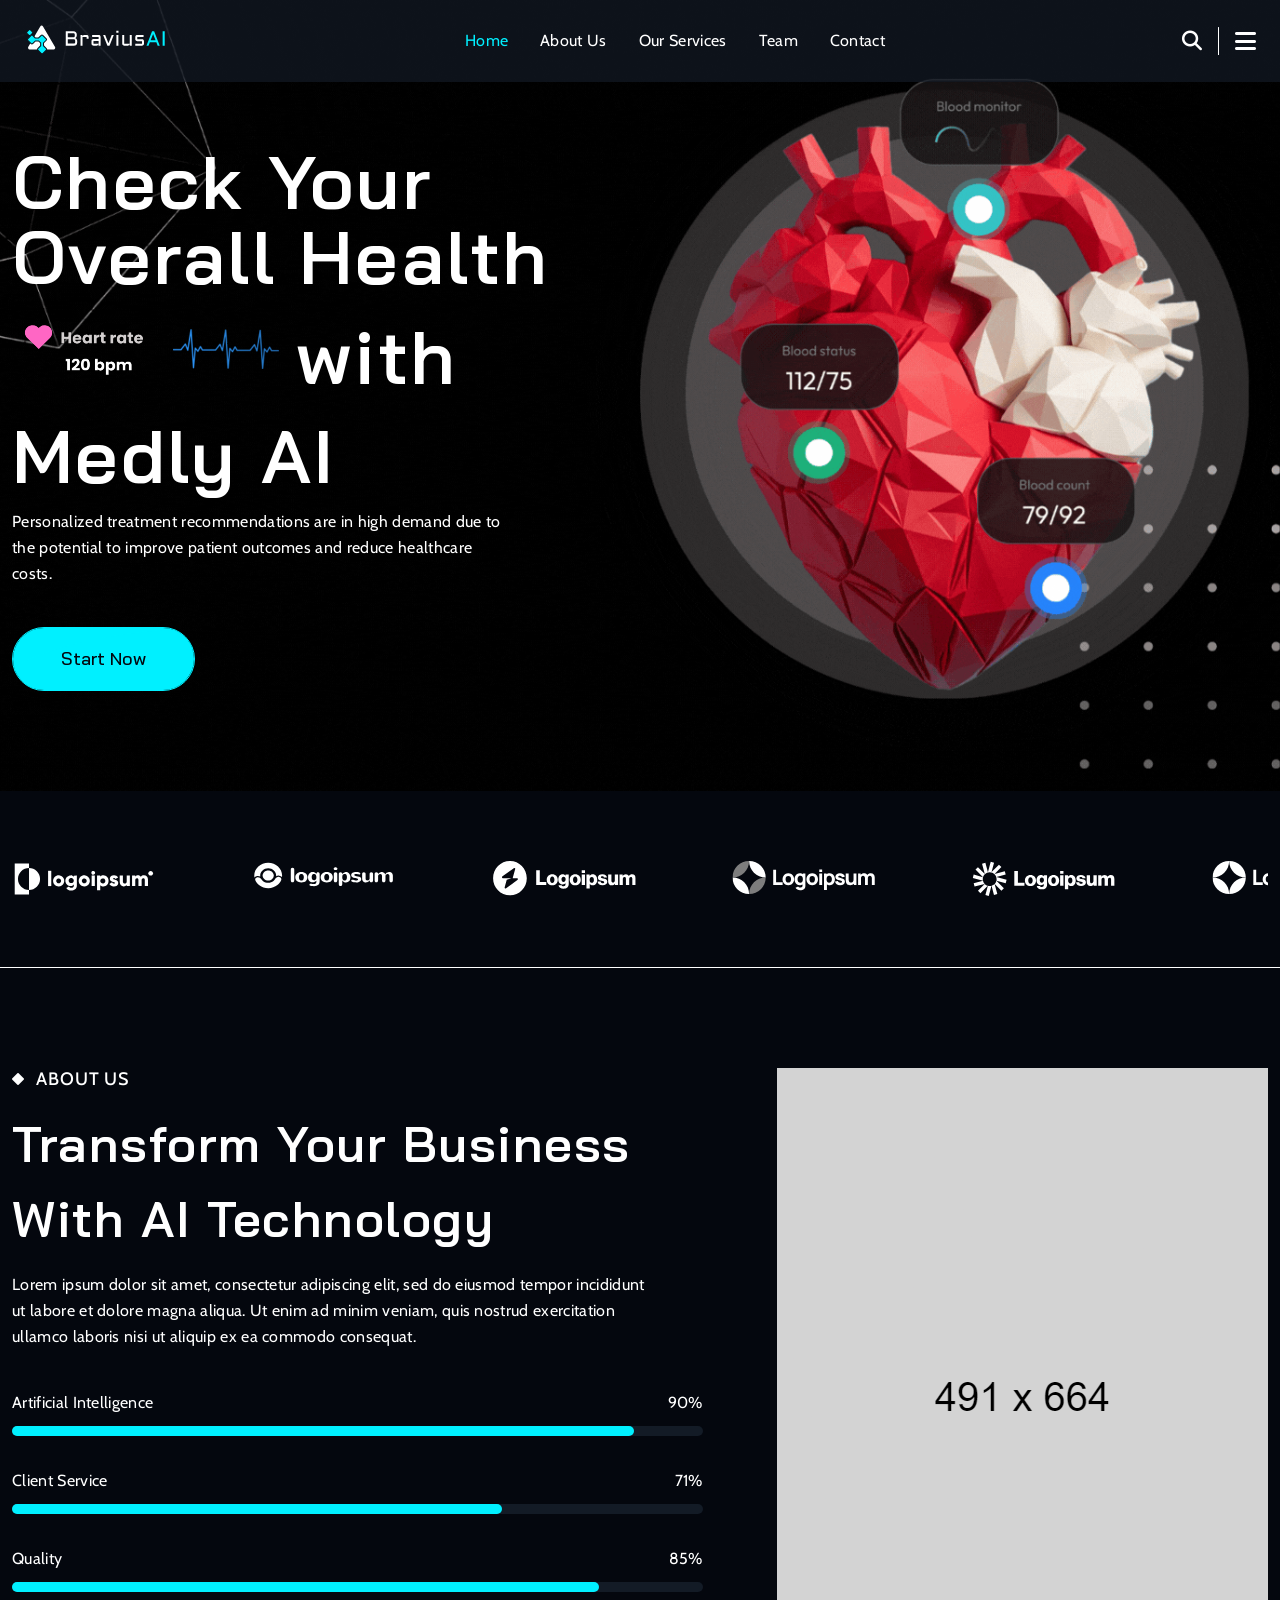
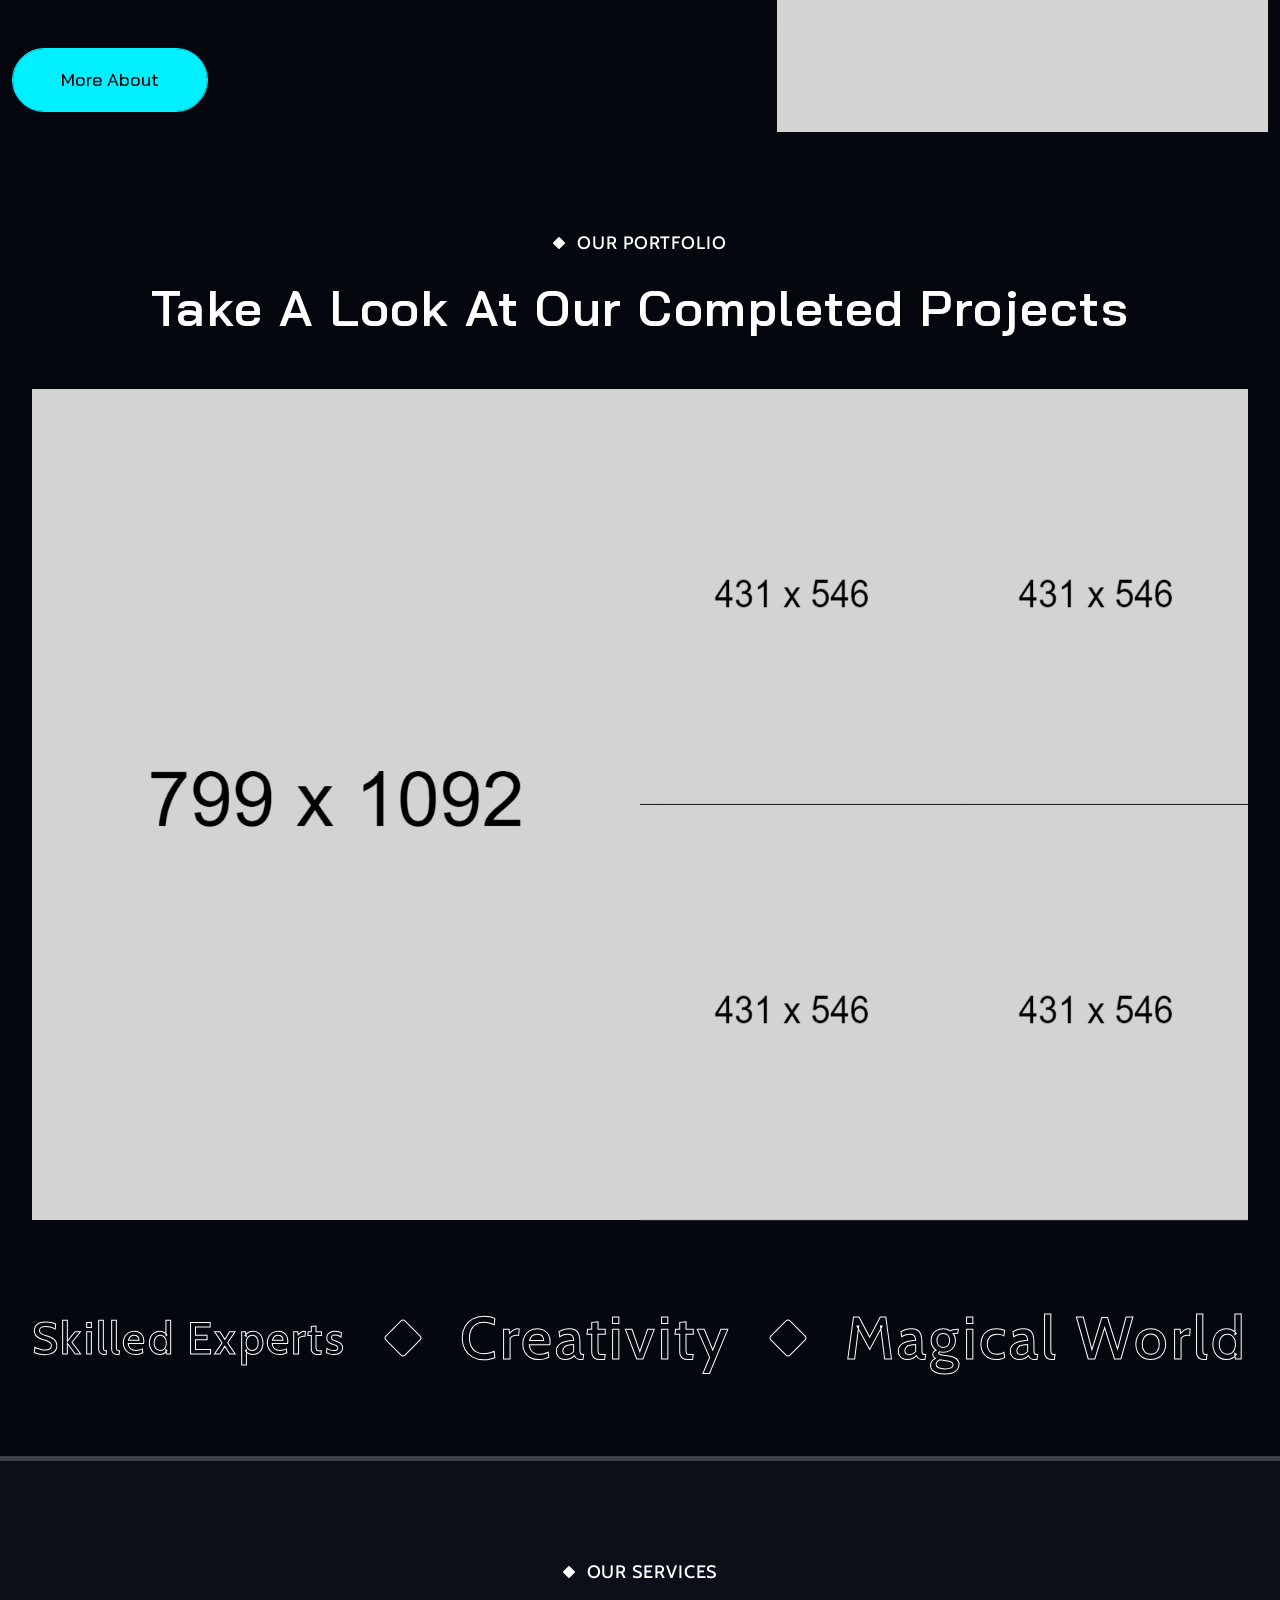
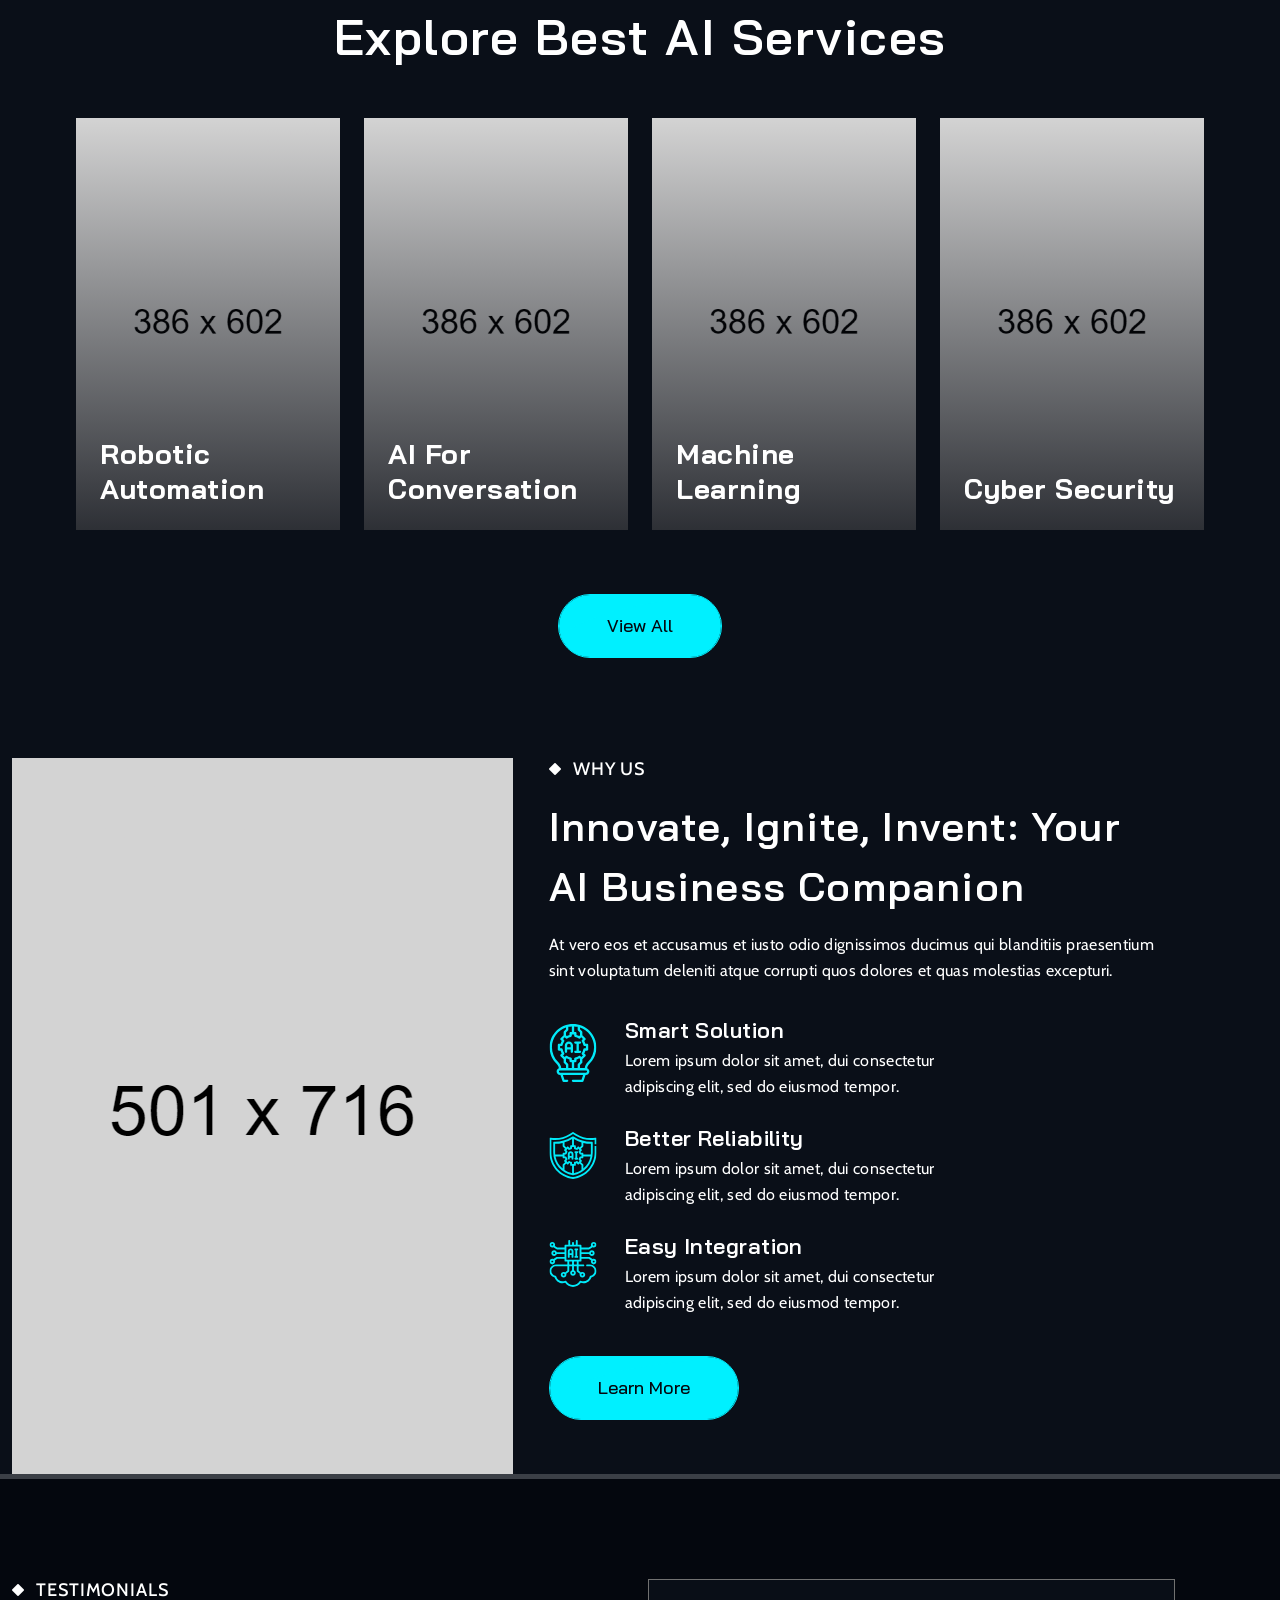
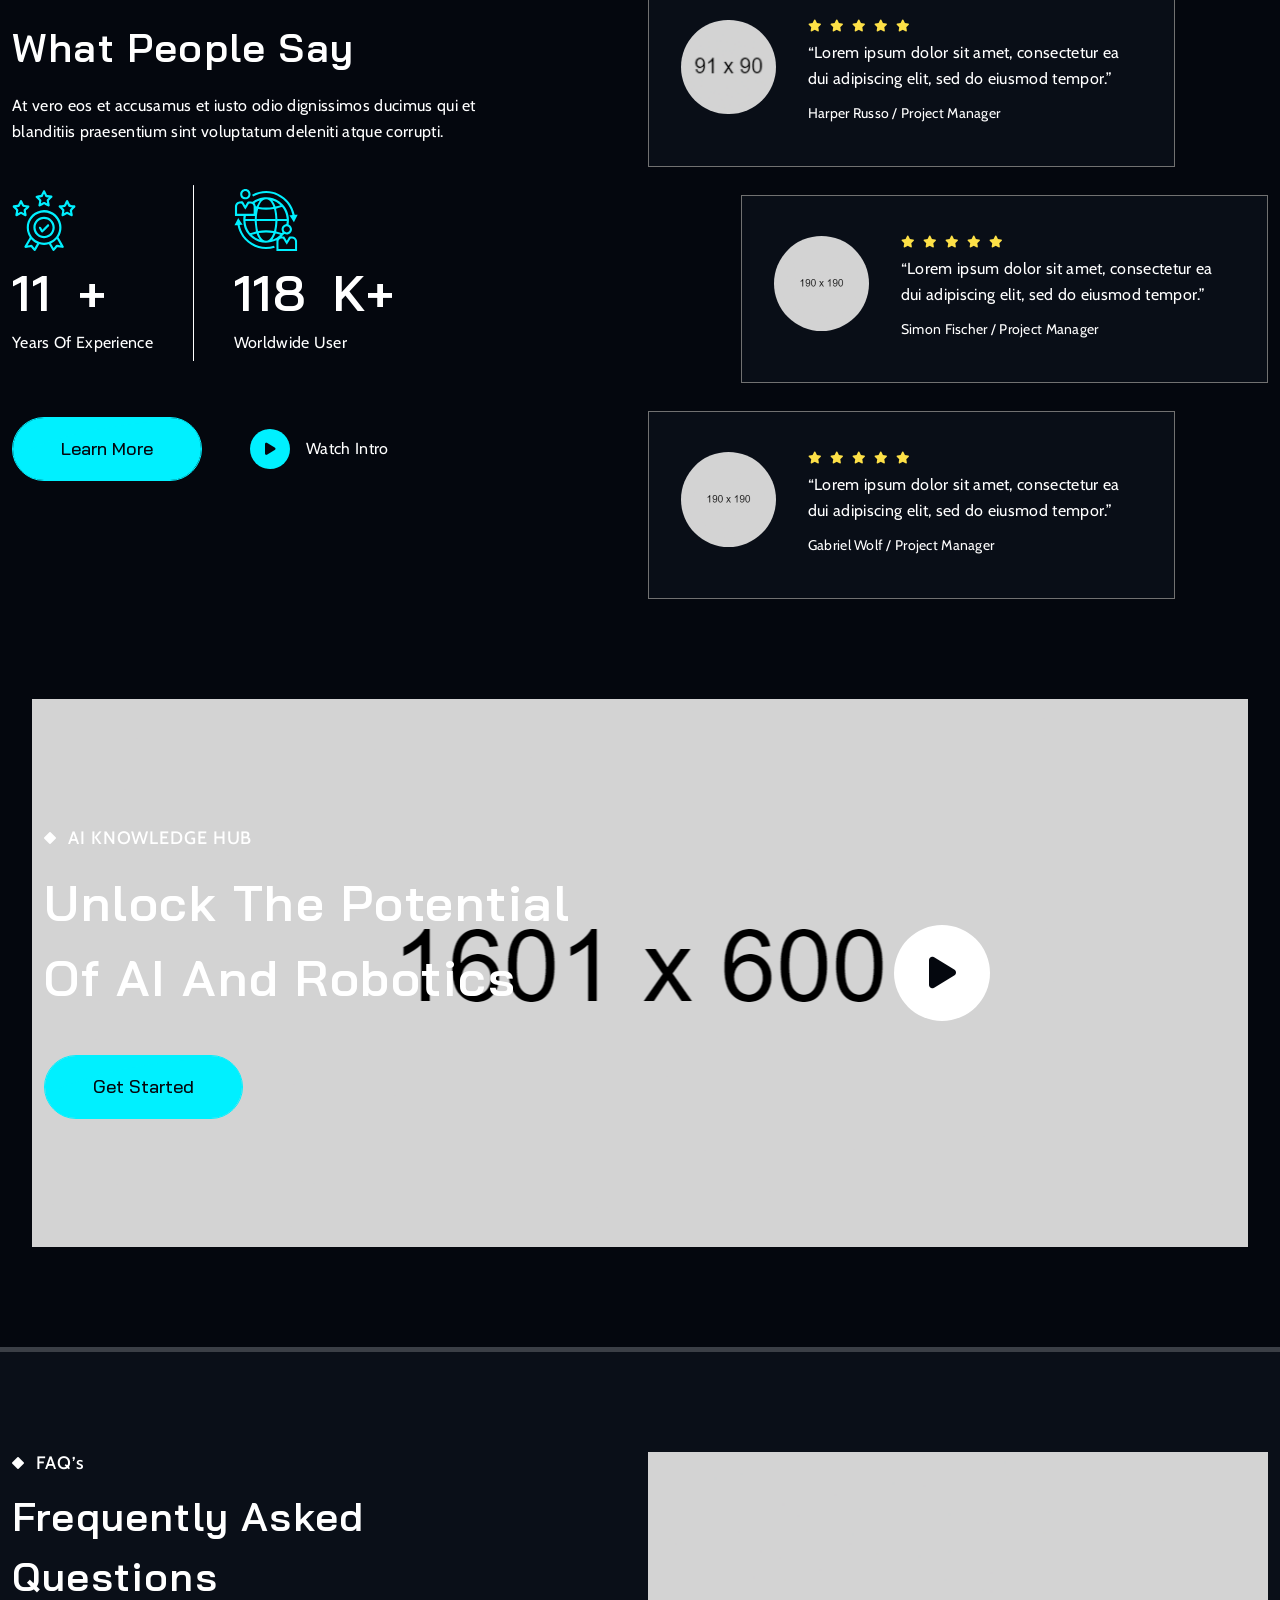
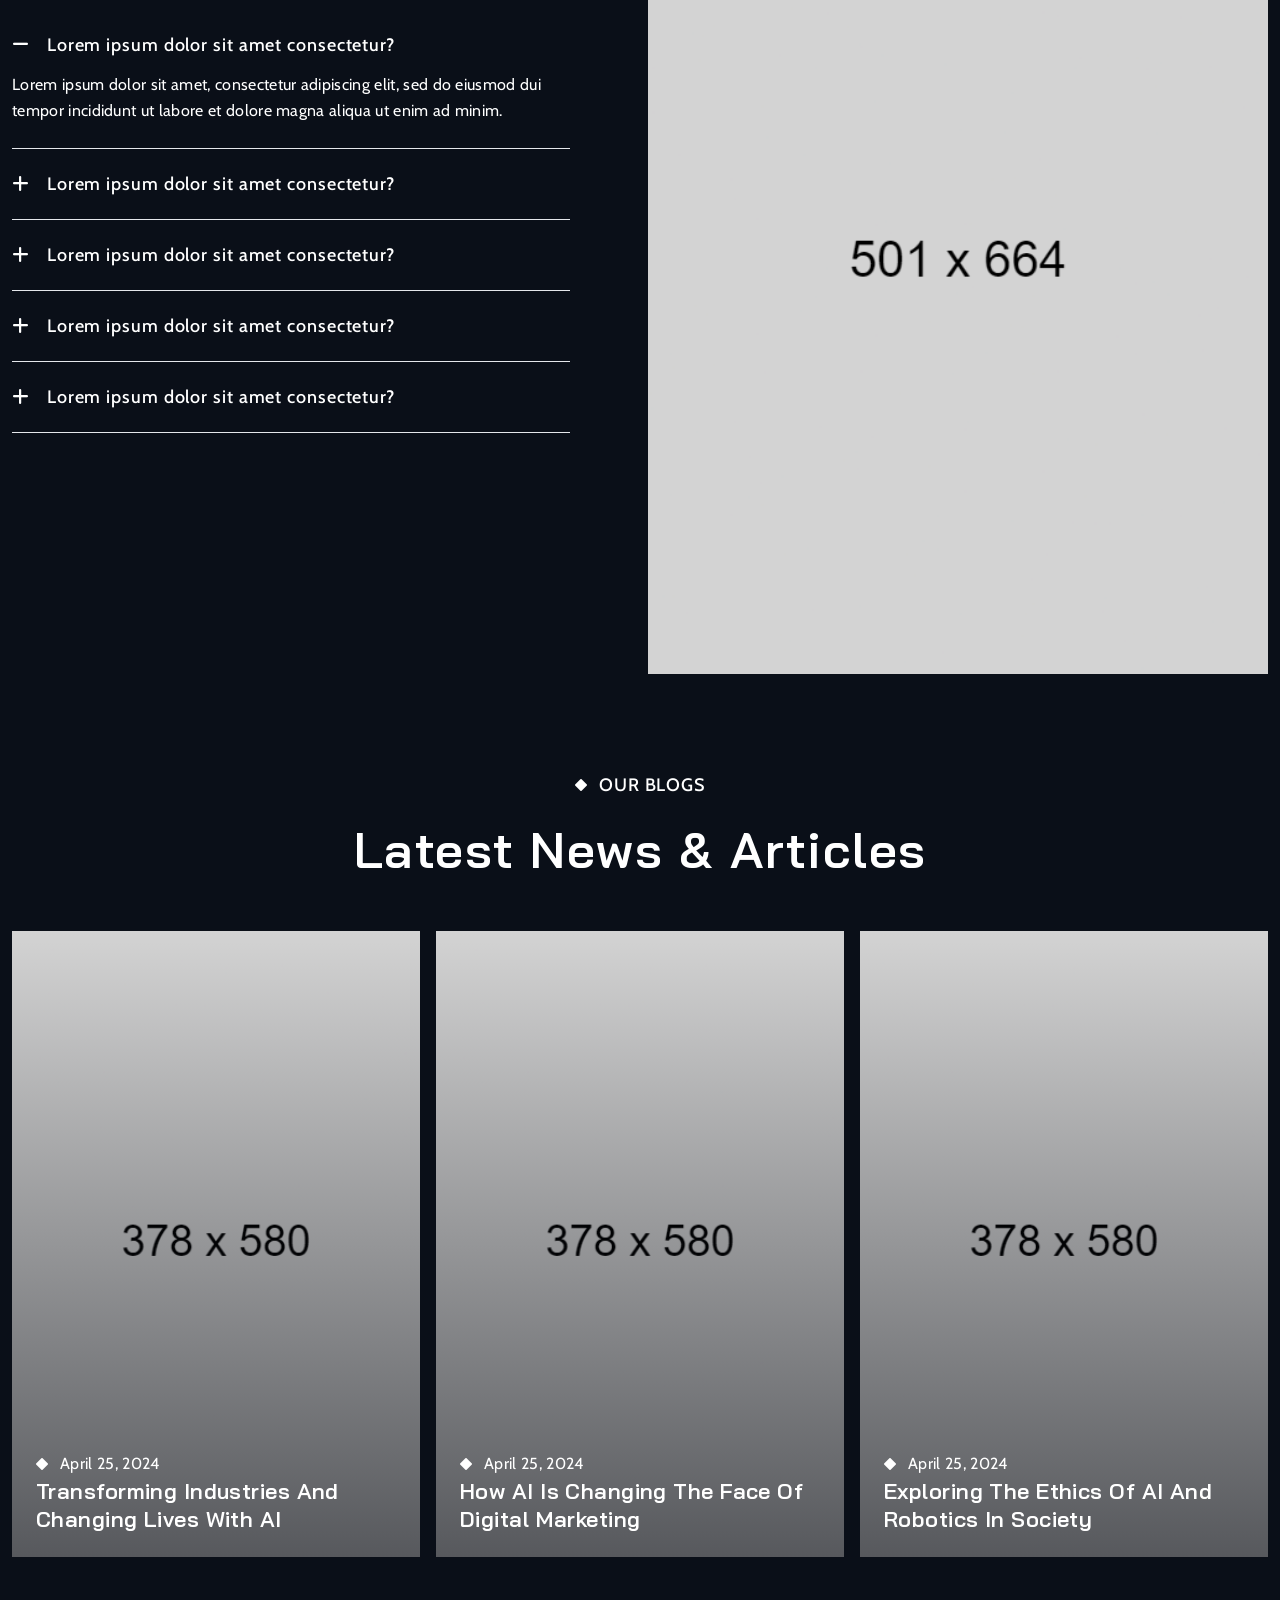
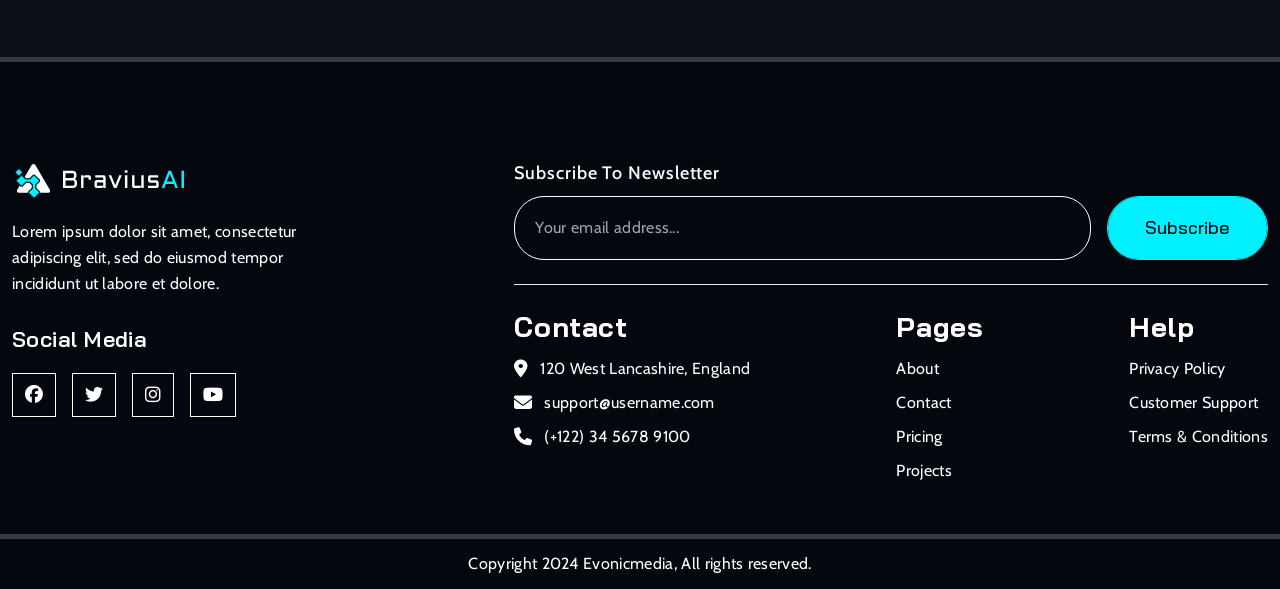
==== commit ee8519e5: "home-section" ====
--- a/html/index.html
+++ b/html/index.html
@@ -15,7 +15,7 @@
         content="BraviusAI is a cutting-edge AI and Robotics HTML template designed for showcasing AI solutions and robotics technology.">
     <meta property="og:type" content="website">
     <!-- title -->
-    <title>BraviusAI - AI & Robotics</title>
+    <title>Medly AI</title>
     <!-- Favicons -->
     <link rel="icon" type="image/png" sizes="32x32" href="assets/images/favicon.svg">
     <!-- default sheet of css -->
@@ -39,9 +39,9 @@
             <nav class="hidden lg:flex space-x-8">
                 <a class="p linkhover active" href="index.html">Home</a>
                 <a class="p linkhover" href="About.html">About Us</a>
-                <a class="p linkhover" href="Services.html">Services</a>
-                <a class="p linkhover" href="Blog.html">Blog</a>
-                <div class="relative dropdown">
+                <a class="p linkhover" href="Services.html">Our Services</a>
+                <a class="p linkhover" href="Blog.html">Team</a>
+                <!-- <div class="relative dropdown">
                     <a class="cursor-pointer p pb-3 linkhover">Pages <i
                             class="fa-solid fa-chevron-down text-xs"></i></a>
                     <div
@@ -52,8 +52,8 @@
                         <a class="block px-4 py-2 linkhover p" href="SinglePost.html">Single Post</a>
                         <a class="block px-4 py-2 linkhover p" href="ComingSoon.html">Coming Soon</a>
                         <a class="block px-4 py-2 linkhover p" href="Error.html">404</a>
-                    </div>
-                </div>
+                    </div> -->
+                <!-- </div> -->
                 <a class="p linkhover" href="Contact.html">Contact</a>
             </nav>
             <div class="hidden lg:flex items-center space-x-4">
@@ -86,7 +86,7 @@
                                 class="fa-solid fa-chevron-down text-xs"></i></a>
                         <div class="left-0 mt-2 w-48 text-primary rounded-lg shadow-lg dropdown-menu bg-transparent">
                             <a class="block py-2 linkhover p" href="Project.html">Project</a>
-                            <a class="block py-2 linkhover p" href="Pricing.html">Pricing</a>
+                            <!-- <a class="block py-2 linkhover p" href="Pricing.html">Pricing</a> -->
                             <a class="block py-2 linkhover p" href="Team.html">Team</a>
                             <a class="block py-2 linkhover p" href="SinglePost.html">Single Post</a>
                             <a class="block py-2 linkhover p" href="ComingSoon.html">Coming Soon</a>
@@ -180,28 +180,23 @@
     <section class="bg-heroBg bg-cover bg-center md:pt-36 pt-32 lg:pb-[100px] md:pb-[70px] pb-[50px]">
         <div class="container">
             <div class="md:text-start text-center" data-aos="fade-right">
-                <h1 class="text-primary">Empowering
+                <h1 class="text-primary">Check Your 
+                    <br>Overall Health
                     <span class="md:flex py-4 items-center gap-2 flex-wrap">
-                        <img class="md:block hidden" src="assets/images/index/hero_img.webp" alt="heroImg"> the
-                    </span> Future With AI
+                        <img class="md:block hidden" src="assets/images/index/heart-rate.png" alt="heroImg"> with
+                    </span> Medly AI
                 </h1>
-                <p class="text-primary sm:pt-4 pt-3 md:pb-10 pb-4 xl:w-[40%] lg:w-[50%] md:w-[59%]">Lorem ipsum
-                    dolor sit amet,
-                    consectetur
-                    adipiscing
-                    elit, sed do eiusmod tempor
-                    incididunt ut labore
-                    et dolore magna aliqua. Ut enim ad minim veniam, quis nostrud exercitation ullamco laboris.</p>
+                <p class="text-primary sm:pt-4 pt-3 md:pb-10 pb-4 xl:w-[40%] lg:w-[50%] md:w-[59%]">Personalized treatment recommendations are in high demand due to the potential to improve patient outcomes and reduce healthcare costs.</p>
                 <div class="flex gap-10 flex-wrap-reverse items-center md:justify-start justify-center">
                     <div>
                         <a href="About.html" class="hover1">
-                            Explore More
+                            Start Now
                         </a>
                     </div>
-                    <div class="flex flex-col text-white">
+                    <!-- <div class="flex flex-col text-white">
                         <h3><span class="number" data-final-value="300">0</span>+</h3>
                         <p>Trusted Companies</p>
-                    </div>
+                    </div> -->
                 </div>
             </div>
         </div>
@@ -605,7 +600,7 @@
         </section>
         <!-- End of 1.7. WhyUs  -->
         <!-- 1.8. Pricing  -->
-        <section class="lg:py-[100px] md:py-[70px] py-[50px]">
+        <!-- <section class="lg:py-[100px] md:py-[70px] py-[50px]">
             <div class="flex items-center justify-center text-center flex-col text-primary" data-aos="fade-up">
                 <div class="flex items-center ">
                     <i class="fa-solid fa-diamond text-xs lg:pe-3 pe-2"></i>
@@ -752,7 +747,7 @@
                     </div>
                 </div>
             </div>
-        </section>
+        </section> -->
         <!-- End of 1.8. Pricing  -->
     </div>
     <!-- 1.9. Testimional  -->
--- a/html/assets/css/output.css
+++ b/html/assets/css/output.css
@@ -2089,7 +2089,7 @@
 }
 
 .bg-heroBg{
-  background-image: url('../images/bg/hero_bg.webp');
+  background-image: url('../images/bg/hero-bg2.gif');
 }
 
 .from-\[\#00F0FF66\]{
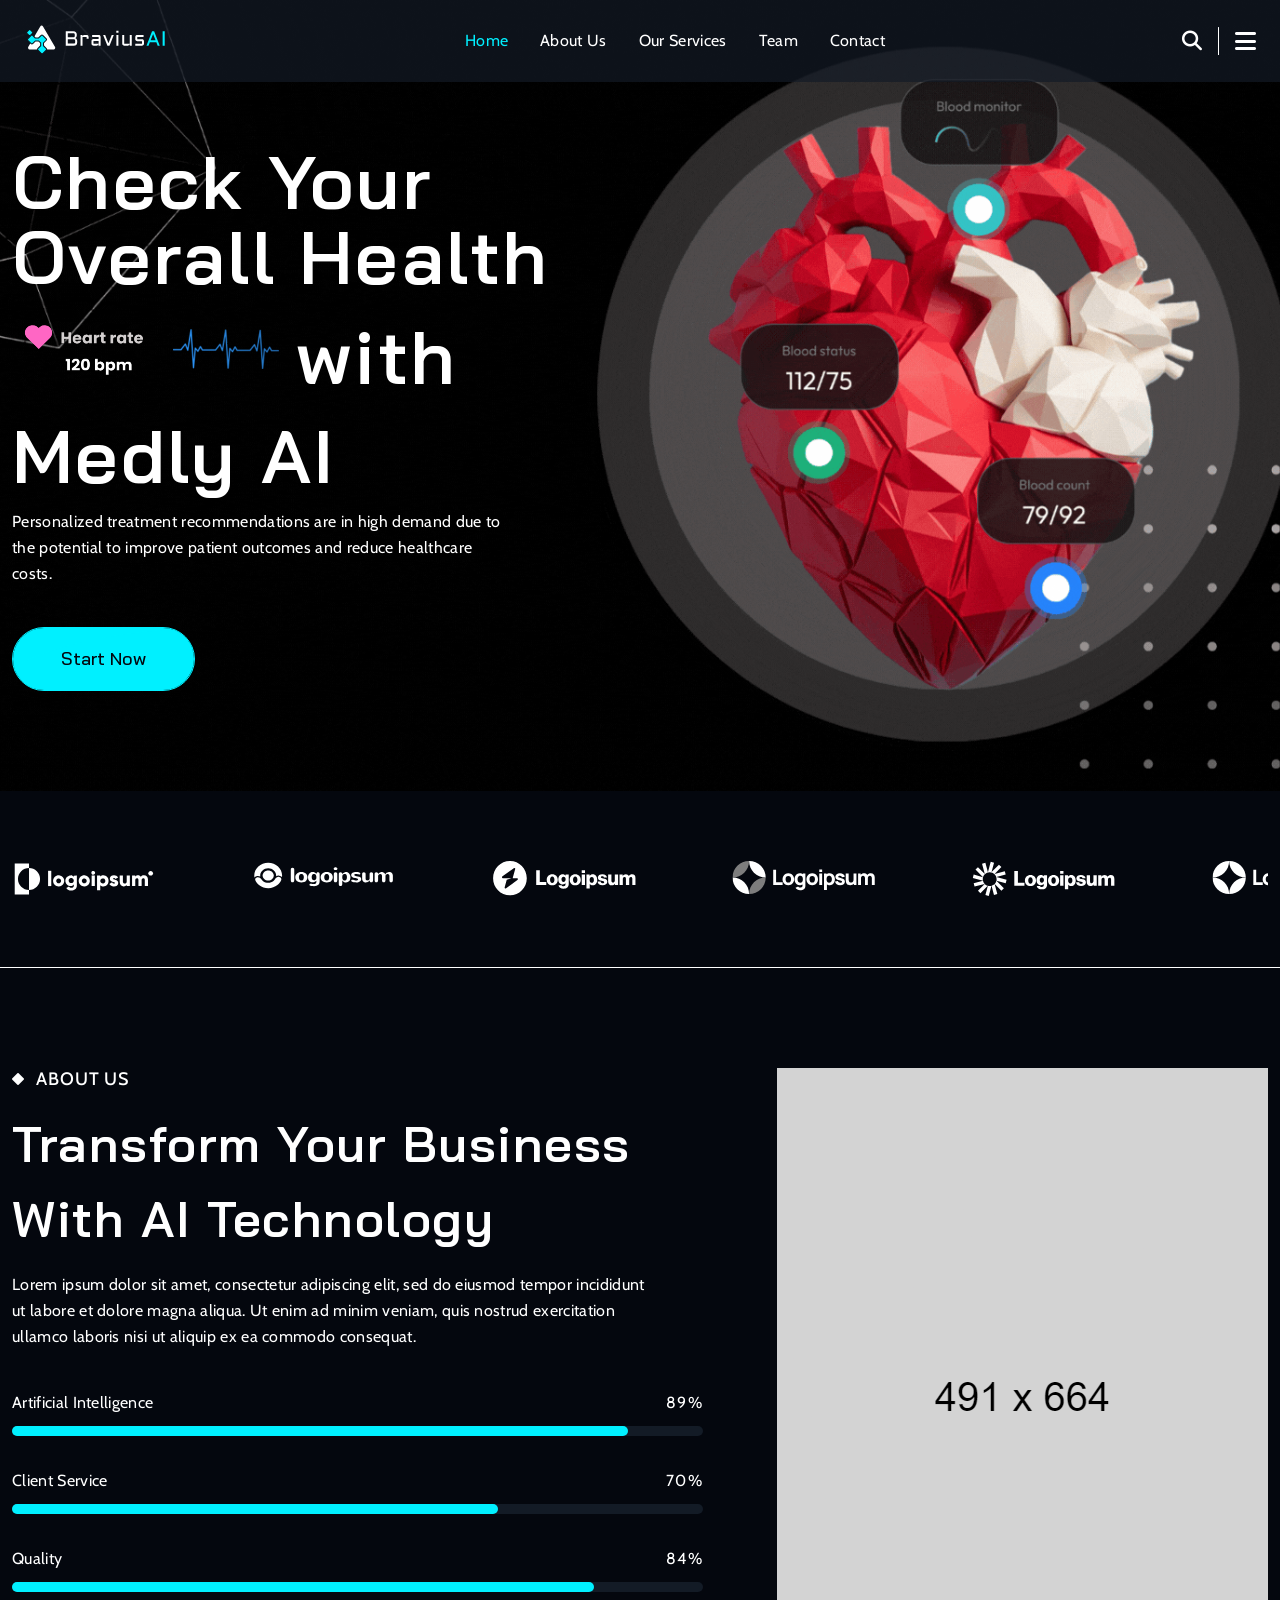
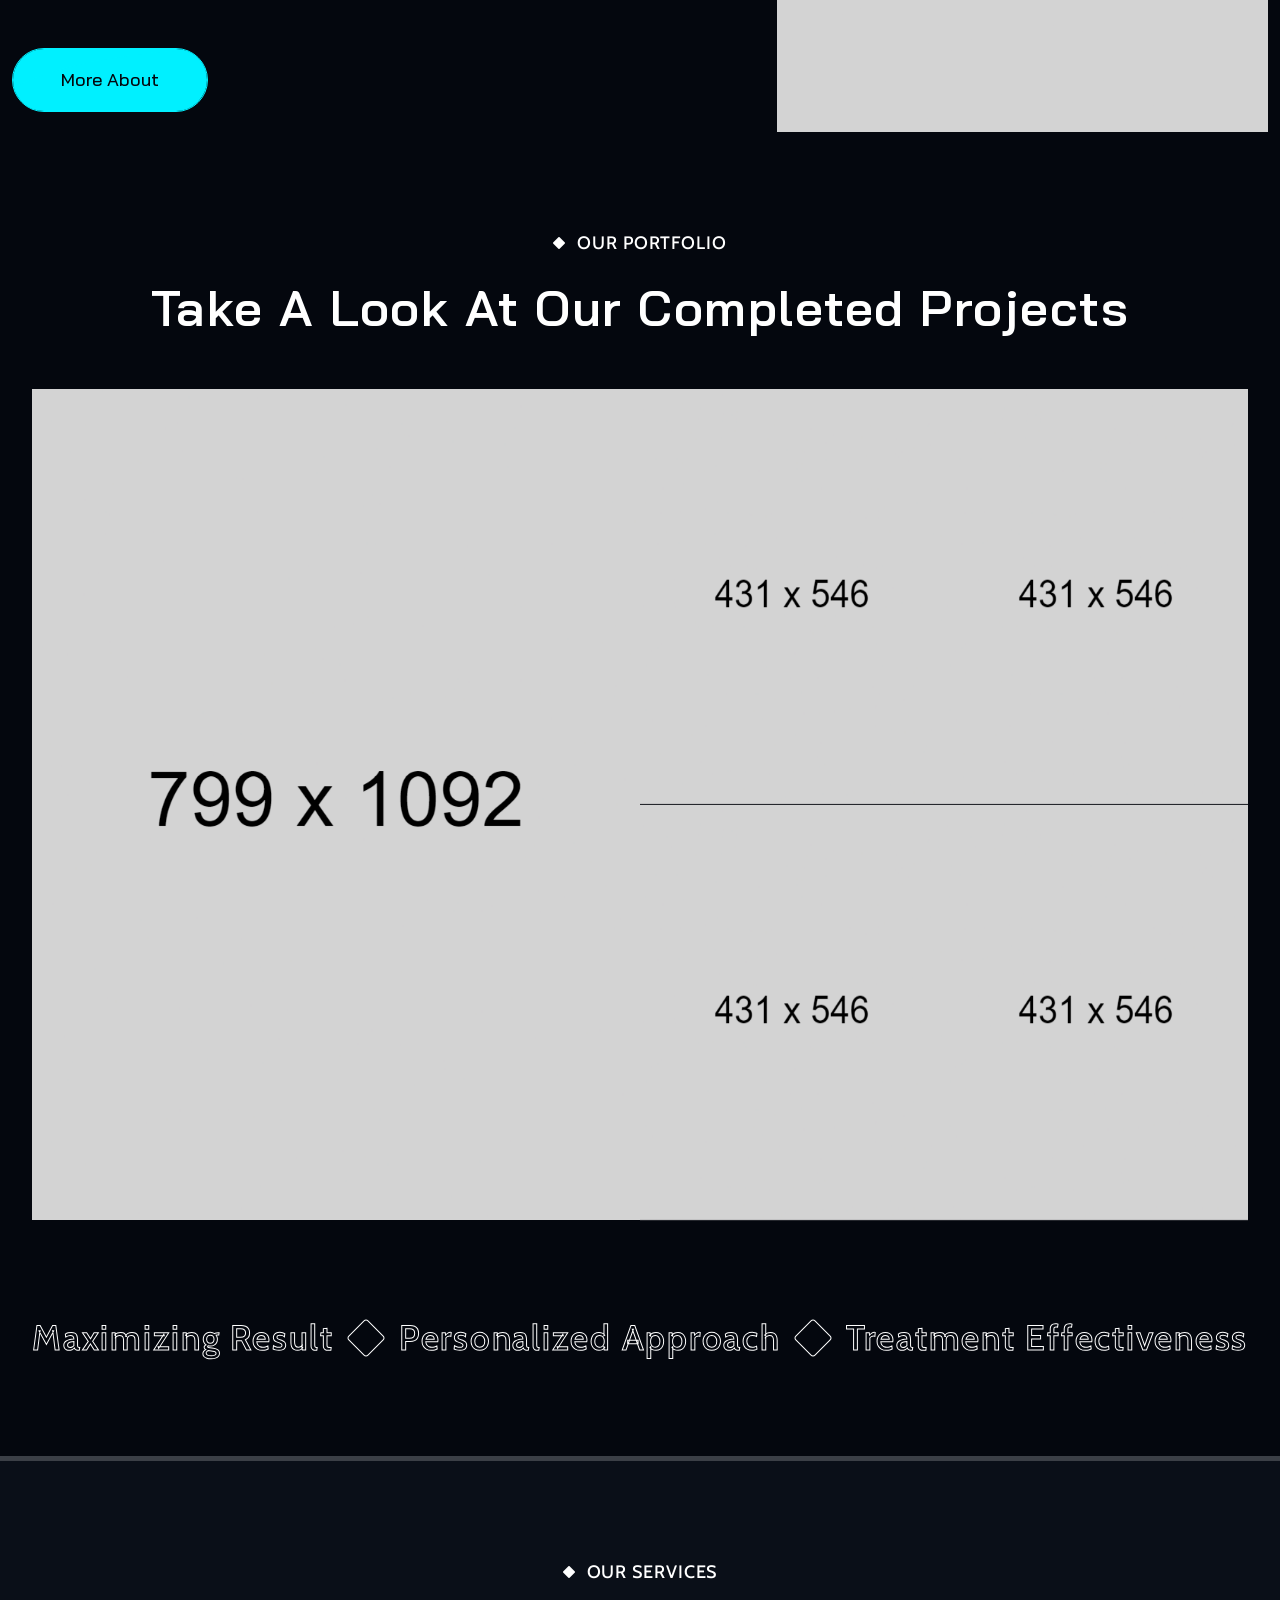
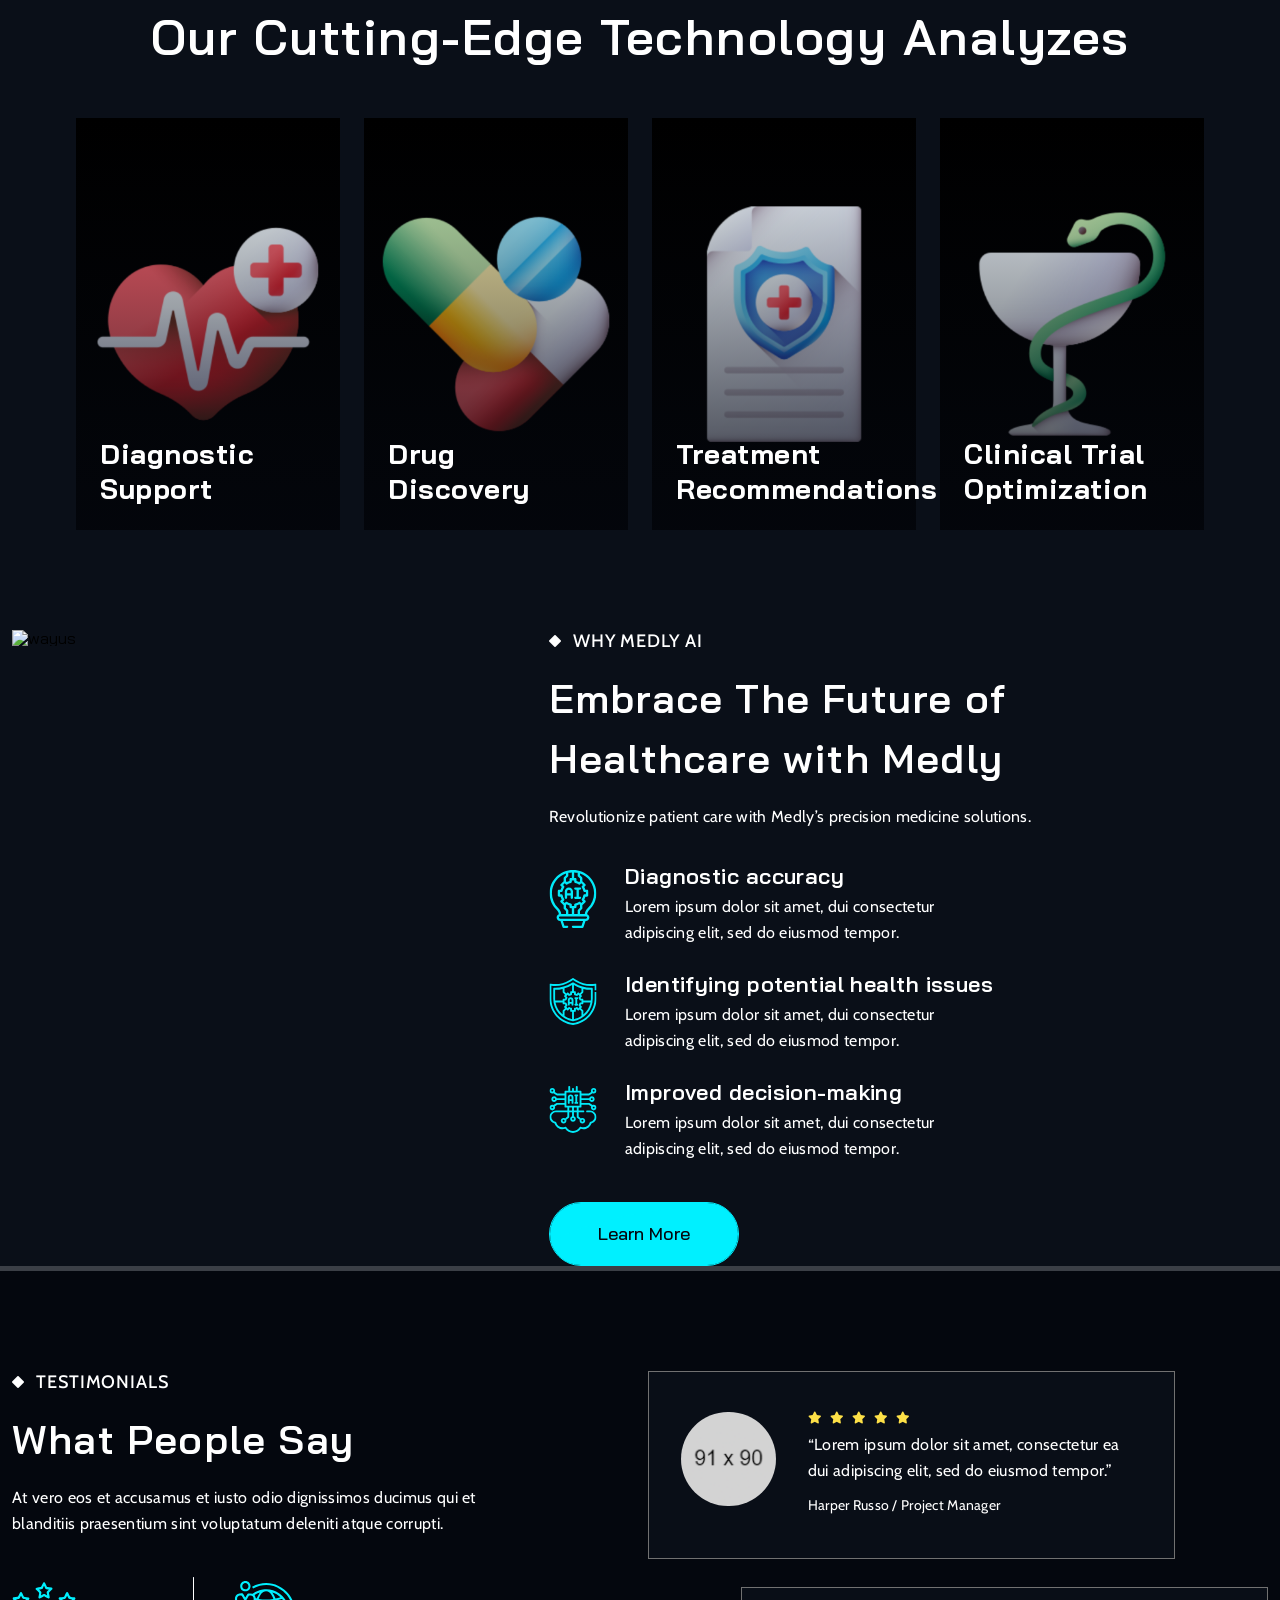
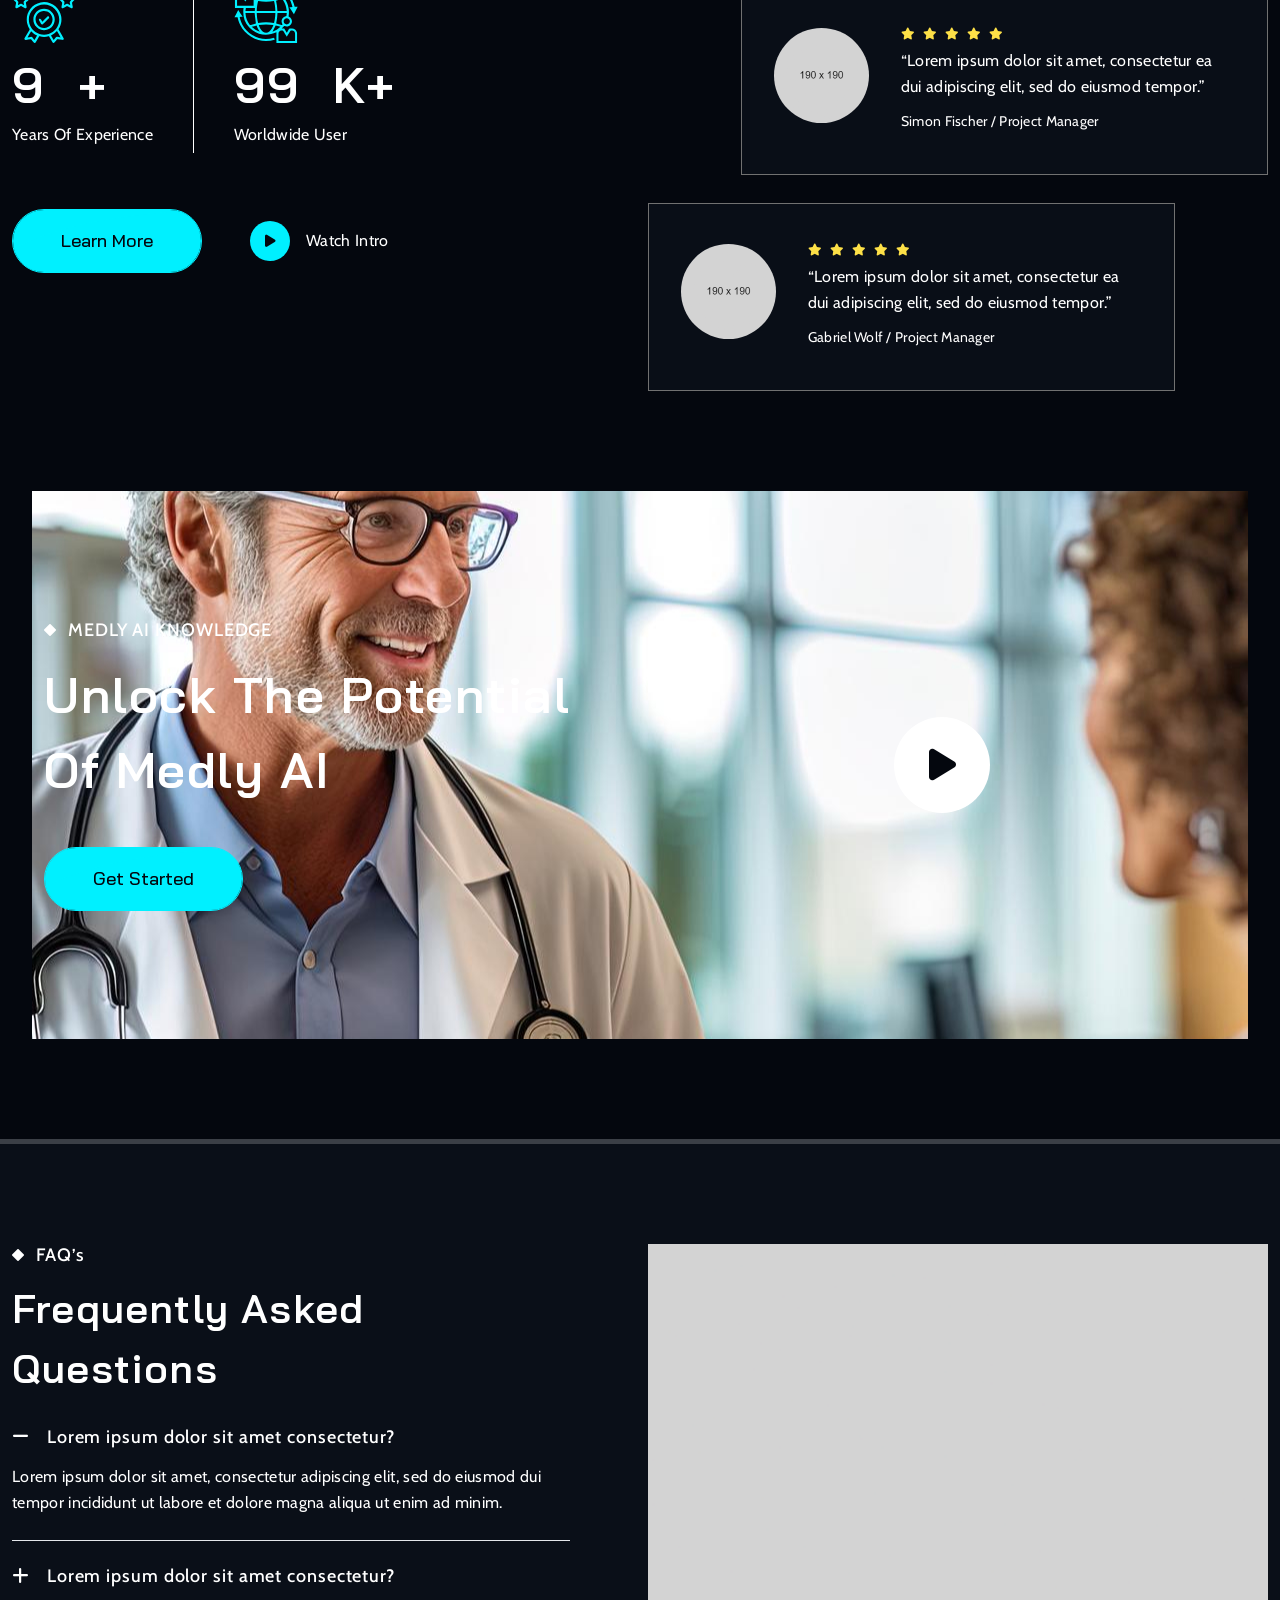
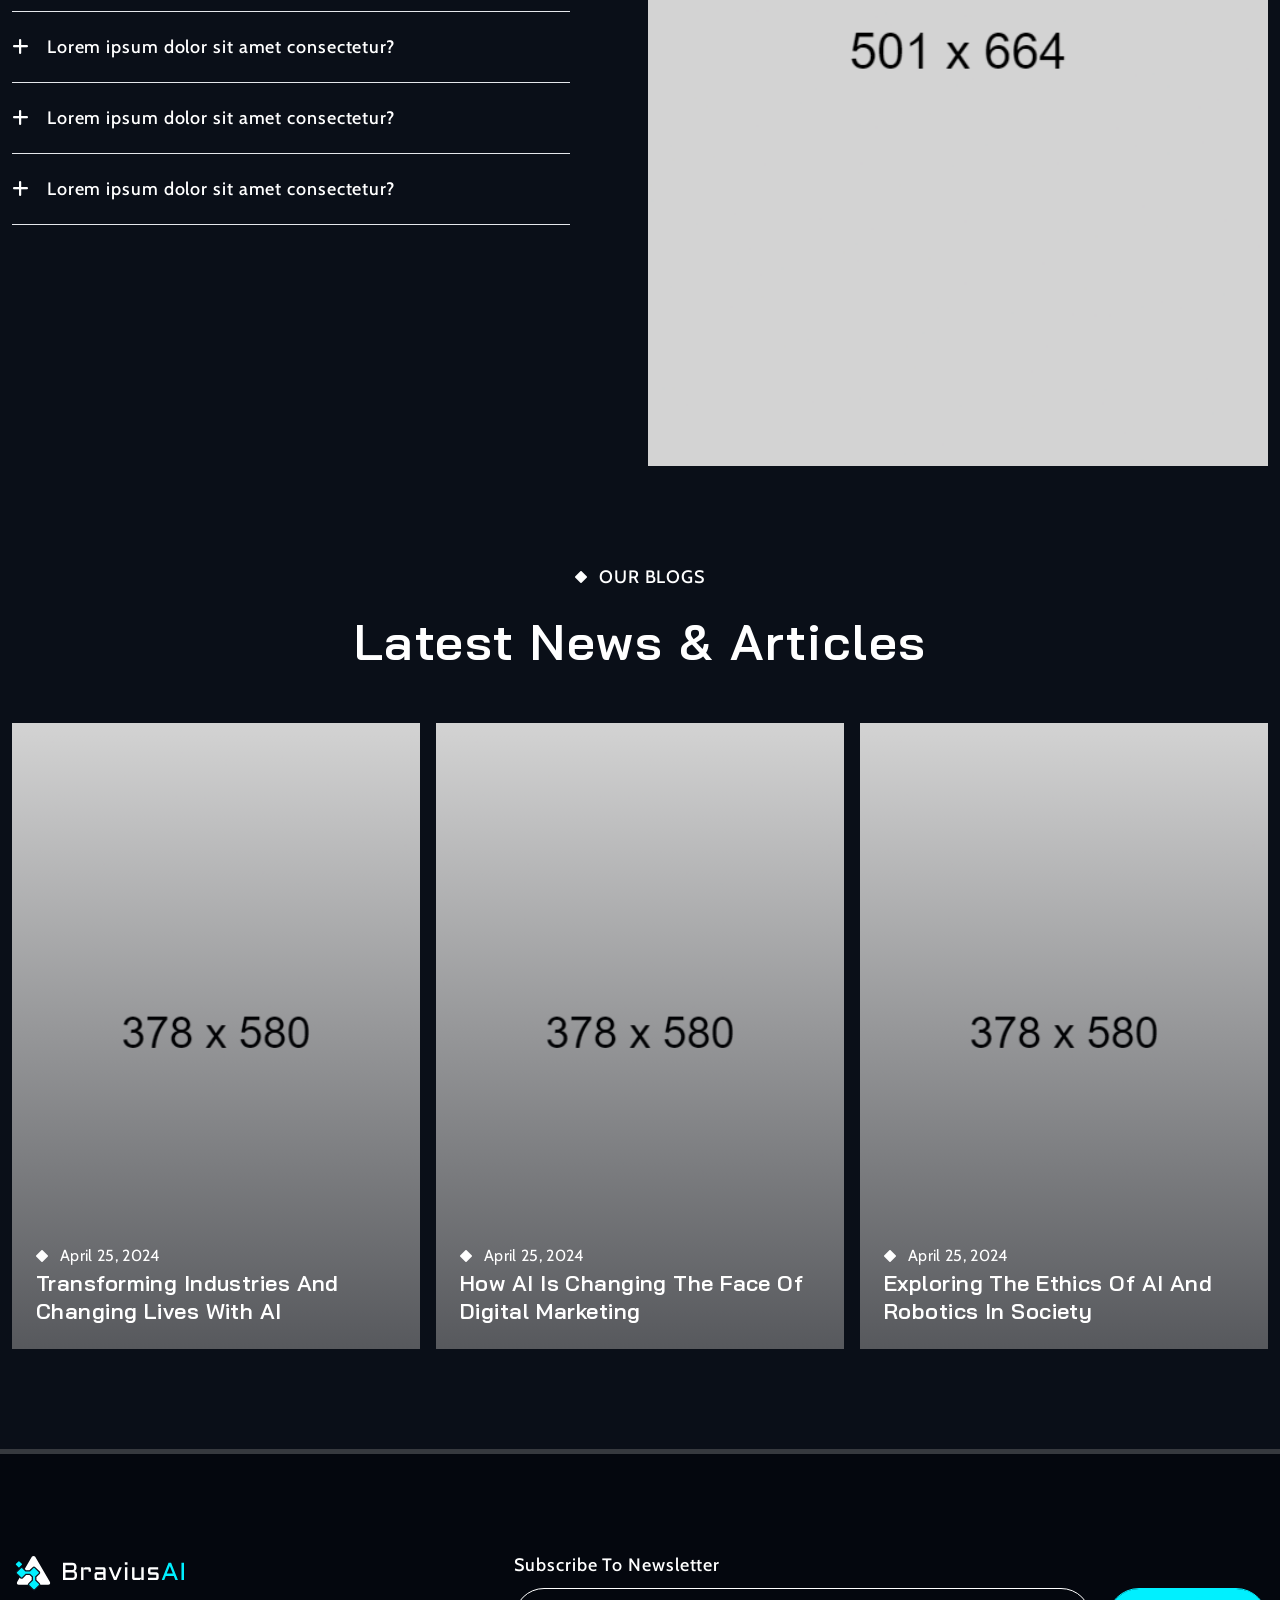
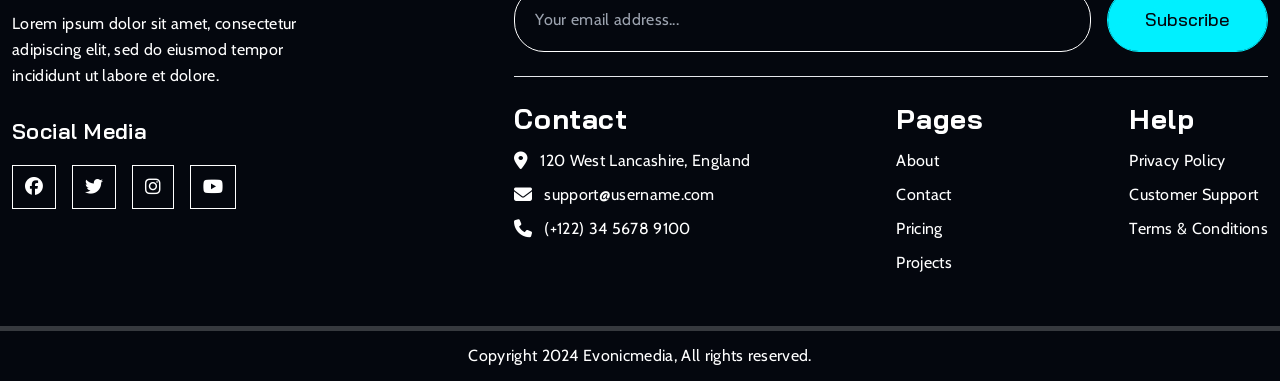
==== commit ac50200f: "home-change" ====
--- a/html/index.html
+++ b/html/index.html
@@ -406,11 +406,11 @@
         </div>
         <div class="flex text-primary items-center w-[95%] m-auto justify-between md:flex-row flex-col md:gap-0 gap-6 lg:pb-[100px] md:pb-[70px] pb-[50px]"
             data-aos="zoom-in-up">
-            <h6 class="xl::text-[60px] lg:text-[45px] md:text-[35px] text-[30px] text-stroke w-max">Skilled Experts</h6>
+            <h6 class="xl::text-[4px] lg:text-[35px] md:text-[35px] text-[20px] text-stroke w-max">Maximizing Result</h6>
             <i class="fa-solid fa-diamond text-stroke lg:text-4xl md:xl"></i>
-            <h6 class="xl:text-[60px] lg:text-[45px] md:text-[35px] text-[30px] text-stroke w-max">Creativity</h6>
+            <h6 class="xl:text-[40px] lg:text-[35px] md:text-[35px] text-[20px] text-stroke w-max">Personalized Approach</h6>
             <i class="fa-solid fa-diamond text-stroke lg:text-4xl md:xl:"></i>
-            <h6 class="xl:text-[60px] lg:text-[45px] md:text-[35px] text-[30px] text-stroke w-max">Magical World</h6>
+            <h6 class="xl:text-[40px] lg:text-[35px] md:text-[35px] text-[20px] text-stroke w-max">Treatment Effectiveness</h6>
         </div>
     </section>
     <!-- End of 1.5. Portfolio  -->
@@ -423,7 +423,7 @@
                         <i class="fa-solid fa-diamond text-xs lg:pe-3 pe-2"></i>
                         <h6>OUR SERVICES</h6>
                     </div>
-                    <h2 class="pt-4 md:pb-11 pb-8">Explore Best AI Services</h2>
+                    <h2 class="pt-4 md:pb-11 pb-8">Our Cutting-Edge Technology Analyzes</h2>
                 </div>
                 <div class="flex lg:flex-row lg:flex-nowrap flex-wrap justify-center lg:gap-y-0 gap-y-6">
                     <div class="lg:w-1/4 md:w-1/2 md:px-3">
@@ -431,7 +431,7 @@
                             <div class="relative h-full">
                                 <figure class="h-full">
                                     <img class="w-full h-full relative top-0 left-0"
-                                        src="assets/images/index/services_1.webp" alt="services_1">
+                                        src="assets/images/index/diagnostic.png" alt="services_1">
                                     <div class="absolute top-0 left-0 w-full h-full"
                                         style="background: linear-gradient(180deg, rgba(4, 7, 14, 0) 0%, rgba(4, 7, 14, 0.8) 100%);">
                                     </div>
@@ -440,12 +440,9 @@
                             <div
                                 class="absolute bottom-0 flex flex-col justify-center p-6 text-primary transition-all group-hover:justify-start group-hover:pb-6">
                                 <a href="Services.html" class="linkhover">
-                                    <h4 class="transition-all group-hover:translate-y-[-20%]">Robotic Automation</h4>
+                                    <h4 class="transition-all group-hover:translate-y-[-20%]">Diagnostic Support</h4>
                                 </a>
-                                <p class="hidden group-hover:block transition-all">Lorem ipsum dolor sit amet,
-                                    consectetur
-                                    elit,
-                                    sed do eiusmod tempor incididunt labore.</p>
+                                <p class="hidden group-hover:block transition-all">Medly AI could provide tailored resources and challenges to users of all ages.</p>
                             </div>
                         </div>
                     </div>
@@ -454,7 +451,7 @@
                             <div class="relative h-full">
                                 <figure class="h-full">
                                     <img class="w-full h-full relative top-0 left-0"
-                                        src="assets/images/index/services_2.webp" alt="services_2">
+                                        src="assets/images/index/drug.png" alt="services_2">
                                     <div class="absolute top-0 left-0 w-full h-full"
                                         style="background: linear-gradient(180deg, rgba(4, 7, 14, 0) 0%, rgba(4, 7, 14, 0.8) 100%);">
                                     </div>
@@ -463,12 +460,9 @@
                             <div
                                 class="absolute bottom-0 flex flex-col justify-center p-6 text-primary transition-all group-hover:justify-start group-hover:pb-6">
                                 <a href="Services.html" class="linkhover">
-                                    <h4 class="transition-all group-hover:translate-y-[-20%]">AI For Conversation</h4>
+                                    <h4 class="transition-all group-hover:translate-y-[-20%]">Drug Discovery</h4>
                                 </a>
-                                <p class="hidden group-hover:block transition-all">Lorem ipsum dolor sit amet,
-                                    consectetur
-                                    elit,
-                                    sed do eiusmod tempor incididunt labore.</p>
+                                <p class="hidden group-hover:block transition-all">Medly AI could provide tailored resources and challenges to users of all ages.</p>
                             </div>
                         </div>
                     </div>
@@ -477,7 +471,7 @@
                             <div class="relative h-full">
                                 <figure class="h-full">
                                     <img class="w-full h-full relative top-0 left-0"
-                                        src="assets/images/index/services_3.webp" alt="services_3">
+                                        src="assets/images/index/treatment.png" alt="services_3">
                                     <div class="absolute top-0 left-0 w-full h-full"
                                         style="background: linear-gradient(180deg, rgba(4, 7, 14, 0) 0%, rgba(4, 7, 14, 0.8) 100%);">
                                     </div>
@@ -486,12 +480,9 @@
                             <div
                                 class="absolute bottom-0 flex flex-col justify-center p-6 text-primary transition-all group-hover:justify-start group-hover:pb-6">
                                 <a href="Services.html" class="linkhover">
-                                    <h4 class="transition-all group-hover:translate-y-[-20%]">Machine Learning</h4>
+                                    <h4 class="transition-all group-hover:translate-y-[-20%]">Treatment Recommendations</h4>
                                 </a>
-                                <p class="hidden group-hover:block transition-all">Lorem ipsum dolor sit amet,
-                                    consectetur
-                                    elit,
-                                    sed do eiusmod tempor incididunt labore.</p>
+                                <p class="hidden group-hover:block transition-all">Medly AI could provide tailored resources and challenges to users of all ages.</p>
                             </div>
                         </div>
                     </div>
@@ -500,7 +491,7 @@
                             <div class="relative h-full">
                                 <figure class="h-full">
                                     <img class="w-full h-full relative top-0 left-0"
-                                        src="assets/images/index/services_4.webp" alt="services_4">
+                                        src="assets/images/index/clinical.png" alt="services_4">
                                     <div class="absolute top-0 left-0 w-full h-full"
                                         style="background: linear-gradient(180deg, rgba(4, 7, 14, 0) 0%, rgba(4, 7, 14, 0.8) 100%);">
                                     </div>
@@ -509,19 +500,16 @@
                             <div
                                 class="absolute bottom-0 flex flex-col justify-center p-6 text-primary transition-all group-hover:justify-start group-hover:pb-6">
                                 <a href="Services.html" class="linkhover">
-                                    <h4 class="transition-all group-hover:translate-y-[-20%]">Cyber Security</h4>
+                                    <h4 class="transition-all group-hover:translate-y-[-20%]">Clinical Trial Optimization</h4>
                                 </a>
-                                <p class="hidden group-hover:block transition-all duration-500 ease-in-out">Lorem ipsum
-                                    dolor
-                                    sit amet, consectetur elit,
-                                    sed do eiusmod tempor incididunt labore.</p>
-                            </div>
-                        </div>
-                    </div>
-                </div>
-                <div class="flex justify-center items-center md:pt-16 pt-8 px-3">
+                                <p class="hidden group-hover:block transition-all duration-500 ease-in-out">Medly AI could provide tailored resources and challenges to users of all ages.</p>
+                            </div>
+                        </div>
+                    </div>
+                </div>
+                <!-- <div class="flex justify-center items-center md:pt-16 pt-8 px-3">
                     <a href="Services.html" class="hover1">View All</a>
-                </div>
+                </div> -->
             </div>
         </section>
         <!-- End of 1.6. Services  -->
@@ -531,7 +519,7 @@
                 <div class="flex lg:flex-row flex-col-reverse lg:gap-4 gap-6 lg:justify-between justify-center">
                     <div class="xl:w-[42%] lg:w-[40%] flex lg:justify-start justify-center">
                         <figure class="w-fit">
-                            <img class="w-full" src="assets/images/index/whyUs.webp" alt="wayus" data-aos="zoom-in-up">
+                            <img class="w-full" src="assets/images/index/dokter.gif" alt="wayus" data-aos="zoom-in-up">
                         </figure>
                     </div>
                     <div class="xl:w-[58%] lg:w-[60%]">
@@ -539,13 +527,10 @@
                             <div class="lg:pb-8 pb-6" data-aos="fade-up">
                                 <div class="flex items-center lg:justify-start justify-center">
                                     <i class="fa-solid fa-diamond text-xs lg:pe-3 pe-2"></i>
-                                    <h6>WHY US</h6>
-                                </div>
-                                <h3 class="pt-4 md:pb-4 pb-3 xl:w-[85%]">Innovate, Ignite, Invent: Your AI
-                                    Business Companion</h3>
-                                <p class="xl:w-[85%]">At vero eos et accusamus et iusto odio dignissimos ducimus qui
-                                    blanditiis praesentium sint
-                                    voluptatum deleniti atque corrupti quos dolores et quas molestias excepturi.</p>
+                                    <h6>WHY MEDLY AI</h6>
+                                </div>
+                                <h3 class="pt-4 md:pb-4 pb-3 xl:w-[85%]">Embrace The Future of Healthcare with Medly</h3>
+                                <p class="xl:w-[85%]">Revolutionize patient care with Medly’s precision medicine solutions.</p>
                             </div>
                             <div class="flex gap-6 flex-col">
                                 <div class="flex lg:gap-7 gap-5 lg:flex-row flex-col lg:items-start items-center md:px-0 px-3 group"
@@ -555,7 +540,7 @@
                                             src="assets/images/icons/solution.svg" alt="solution">
                                     </figure>
                                     <div class="flex flex-col gap-1">
-                                        <h5 class="group-hover:text-secondary">Smart Solution</h5>
+                                        <h5 class="group-hover:text-secondary">Diagnostic accuracy</h5>
                                         <p class="lg:w-[65%]">Lorem ipsum dolor sit amet, dui consectetur adipiscing
                                             elit,
                                             sed do eiusmod tempor.</p>
@@ -568,7 +553,7 @@
                                             src="assets/images/icons/reliability.svg" alt="solution">
                                     </figure>
                                     <div class="flex flex-col gap-1">
-                                        <h5 class="group-hover:text-secondary">Better Reliability</h5>
+                                        <h5 class="group-hover:text-secondary">Identifying potential health issues</h5>
                                         <p class="lg:w-[65%]">Lorem ipsum dolor sit amet, dui consectetur adipiscing
                                             elit,
                                             sed do eiusmod
@@ -582,7 +567,7 @@
                                             src="assets/images/icons/integration.svg" alt="solution">
                                     </figure>
                                     <div class="flex flex-col gap-1">
-                                        <h5 class="group-hover:text-secondary">Easy Integration</h5>
+                                        <h5 class="group-hover:text-secondary">Improved decision-making</h5>
                                         <p class="lg:w-[65%]">Lorem ipsum dolor sit amet, dui consectetur adipiscing
                                             elit,
                                             sed do eiusmod
@@ -878,9 +863,9 @@
                     <div class="text-primary md:text-start text-center flex flex-col md:items-start items-center">
                         <div class="flex items-center md:justify-start justify-center">
                             <i class="fa-solid fa-diamond text-xs lg:pe-3 pe-2"></i>
-                            <h6>AI KNOWLEDGE HUB</h6>
-                        </div>
-                        <h2 class="pt-4 md:pb-4 pb-3 xl:w-[90%]">Unlock The Potential Of AI And Robotics</h2>
+                            <h6>MEDLY AI KNOWLEDGE</h6>
+                        </div>
+                        <h2 class="pt-4 md:pb-4 pb-3 xl:w-[90%]">Unlock The Potential Of Medly AI</h2>
                         <div class="lg:mt-6 mt-4">
                             <a href="Pricing.html" class="hover1">Get Started</a>
                         </div>
--- a/html/assets/css/output.css
+++ b/html/assets/css/output.css
@@ -2081,7 +2081,7 @@
 }
 
 .bg-ctaBg{
-  background-image: url('../images/bg/cta.webp');
+  background-image: url('../images/index/talkingdoctor.jpg');
 }
 
 .bg-gradient-to-t{
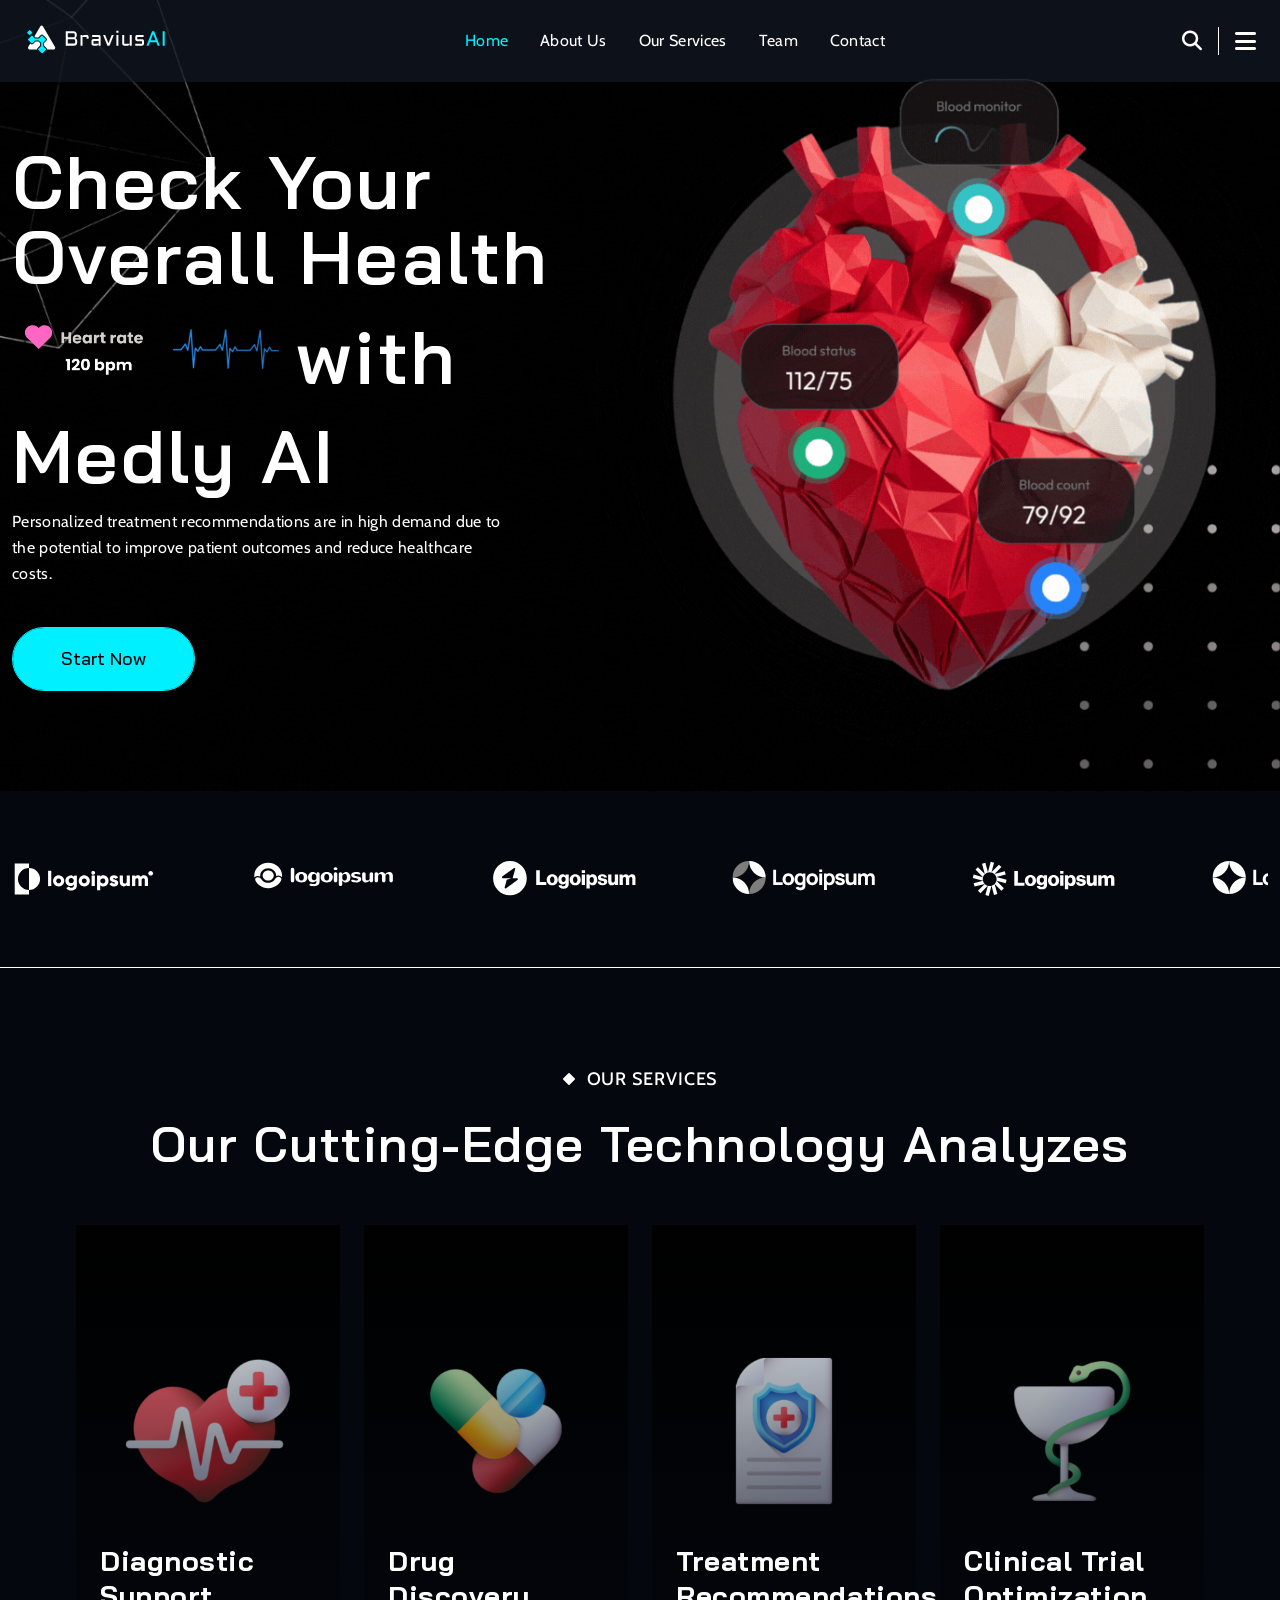
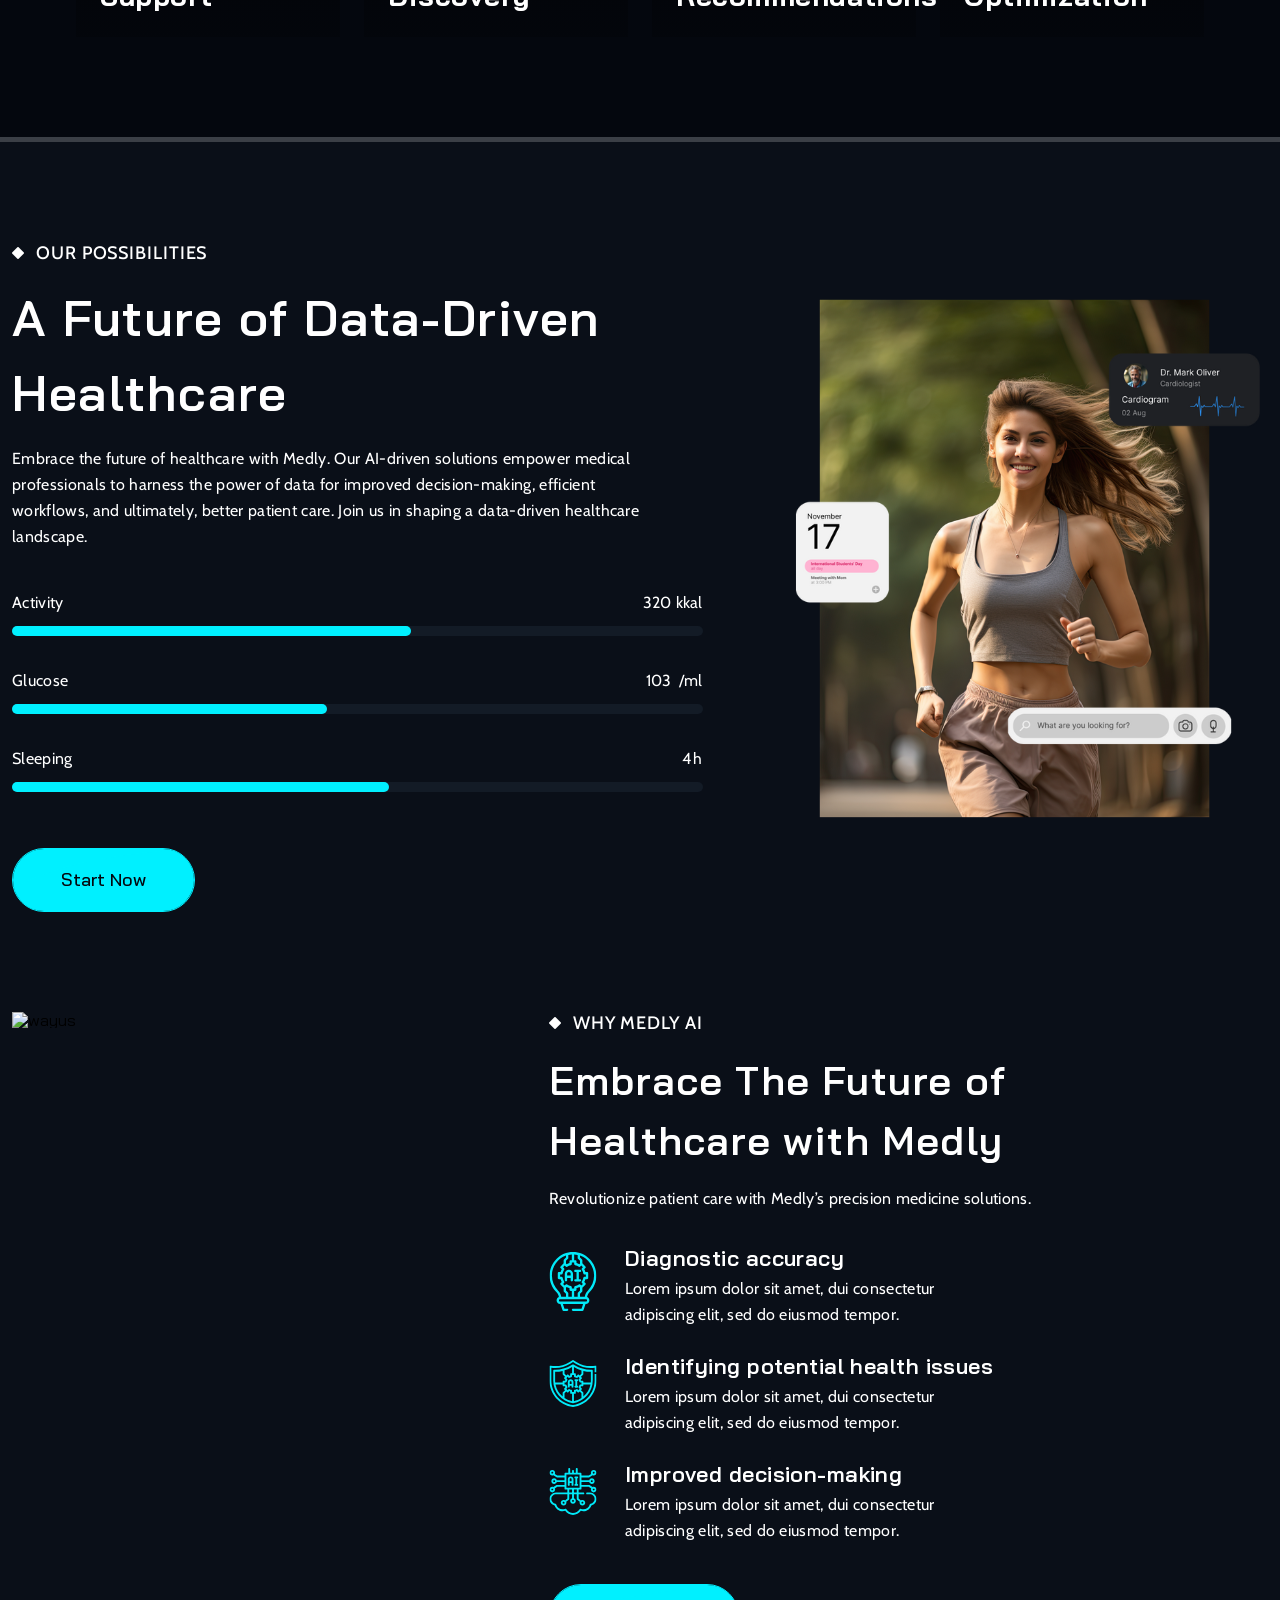
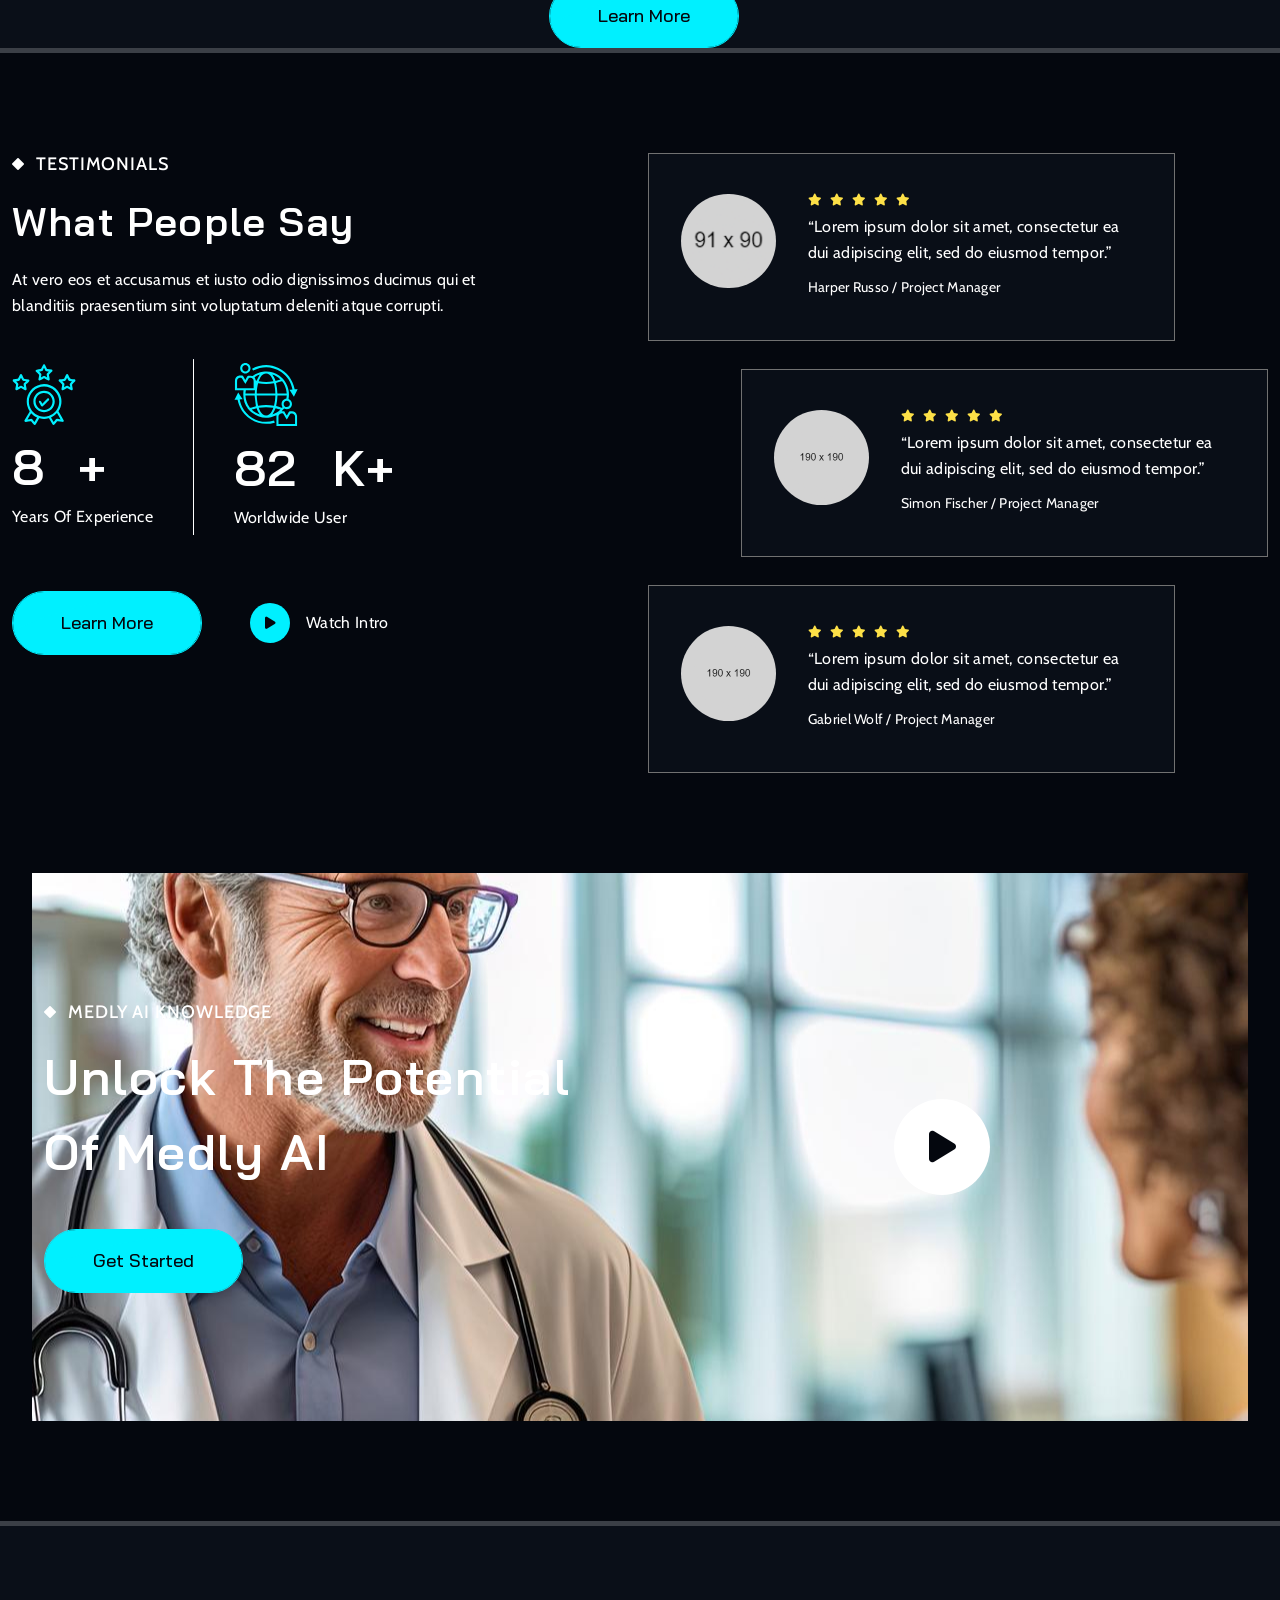
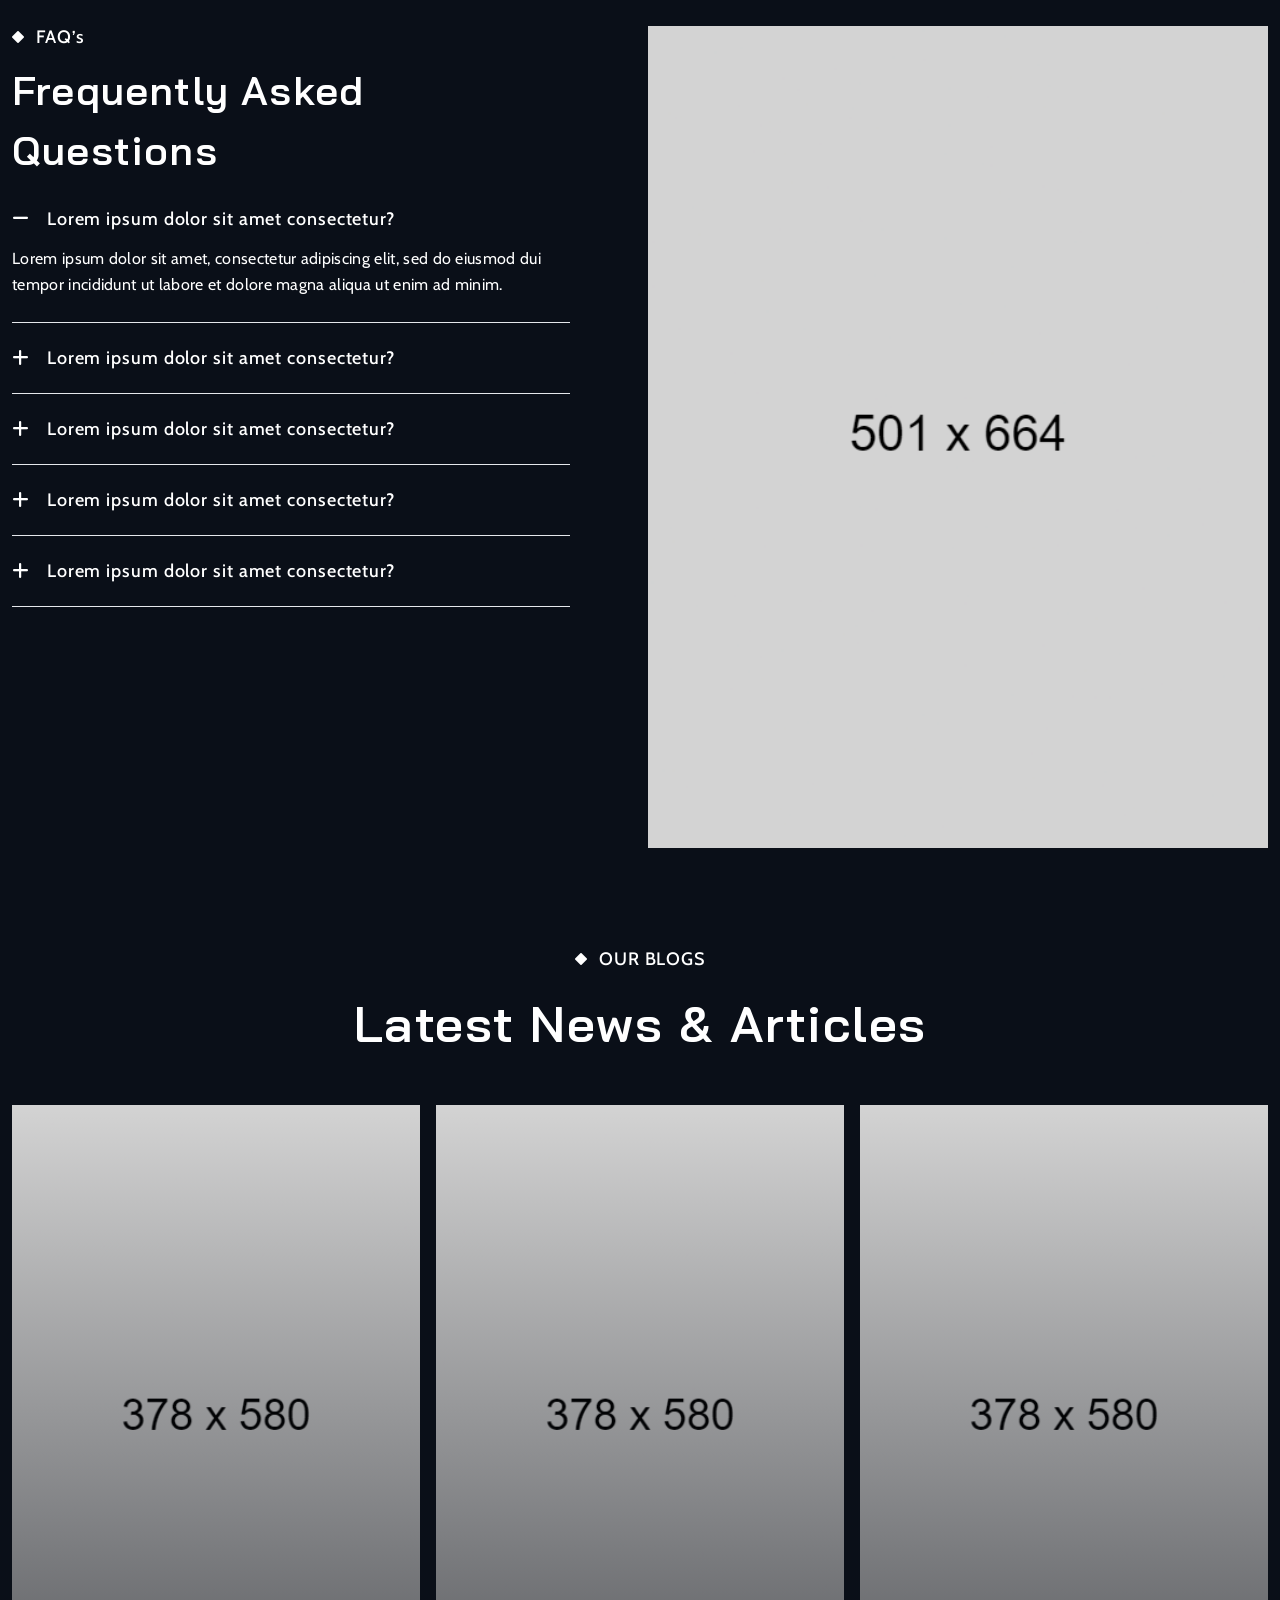
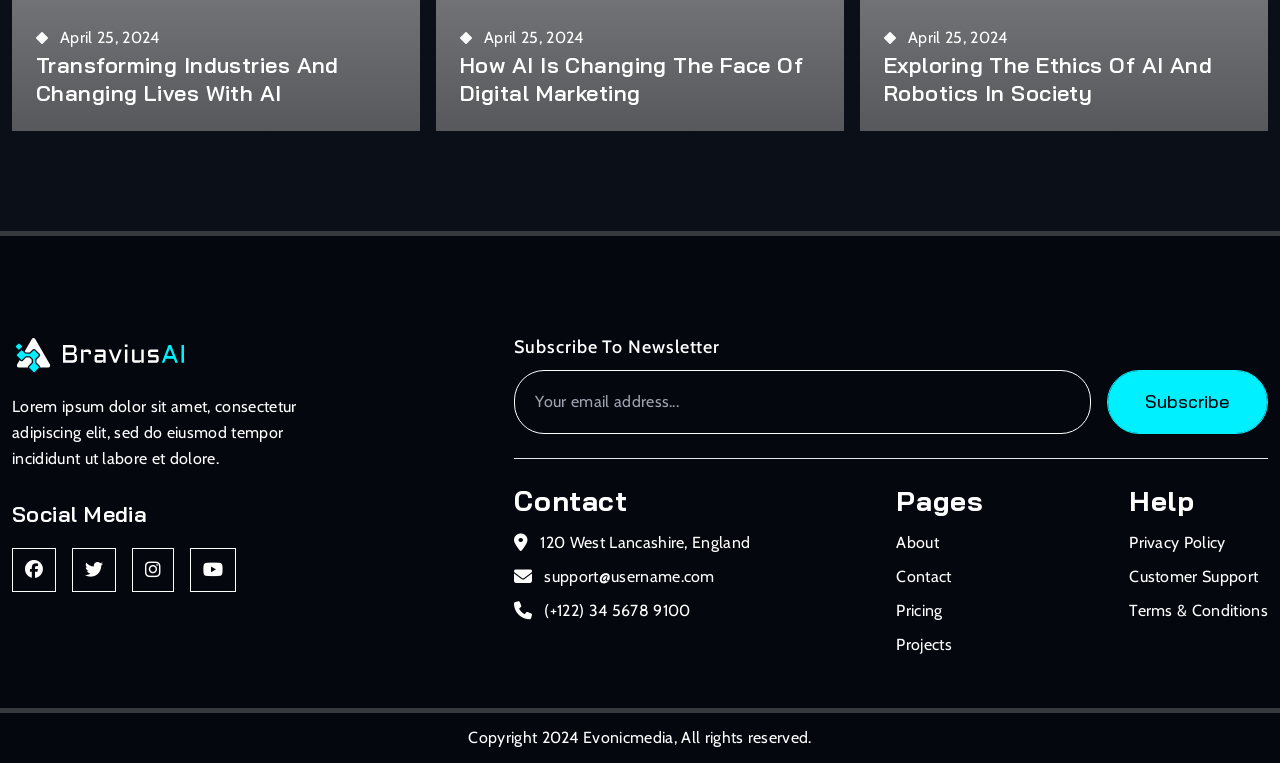
==== commit 4ebc03d4: "home-change2" ====
--- a/html/index.html
+++ b/html/index.html
@@ -257,259 +257,162 @@
     <!-- End of 1.3. Partners  -->
     <!-- 1.4. About  -->
     <section class="lg:py-[100px] md:py-[70px] py-[50px]">
-        <div class="container">
-            <div class="grid lg:grid-cols-[55%_45%] md:grid-cols-[48%_48%] justify-around md:gap-0 gap-6">
-                <div class="flex text-primary flex-col xl:w-full lg:w-[90%] md:text-start text-center"
-                    data-aos="fade-up">
-                    <div class="flex items-center md:justify-start justify-center">
-                        <i class="fa-solid fa-diamond text-xs lg:pe-3 pe-2"></i>
-                        <h6>ABOUT US</h6>
-                    </div>
-                    <h2 class="py-4">Transform Your Business With AI Technology</h2>
-                    <p class="xl:w-[93%] lg:w-[95%]">Lorem ipsum dolor sit amet, consectetur adipiscing elit, sed do
-                        eiusmod tempor
-                        incididunt ut
-                        labore et dolore magna aliqua. Ut enim ad minim veniam, quis nostrud exercitation ullamco
-                        laboris nisi ut aliquip ex ea commodo consequat.</p>
-                    <div class="flex md:gap-8 gap-4 pt-10 flex-col">
-                        <div class="flex flex-col w-full gap-[10px]">
-                            <div class="flex justify-between">
-                                <p>Artificial Intelligence</p>
-                                <p><span class="number" data-final-value="90">0</span>%</p>
-                            </div>
-                            <!-- animate bg from 0 to the value in width  -->
-                            <div class="w-full bg-background-secondaryBg rounded-full h-2.5">
-                                <div class="bg-secondary h-2.5 rounded-full" data-final-width="90" style="width: 0%;">
-                                </div>
-                            </div>
-                        </div>
-                        <div class="flex flex-col w-full gap-[10px]">
-                            <div class="flex justify-between">
-                                <p>Client Service</p>
-                                <p><span class="number" data-final-value="71">0</span>%</p>
-                            </div>
-                            <div class="w-full bg-background-secondaryBg rounded-full h-2.5">
-                                <div class="bg-secondary h-2.5 rounded-full" data-final-width="71" style="width: 0%;">
-                                </div>
-                            </div>
-                        </div>
-                        <div class="flex flex-col w-full gap-[10px]">
-                            <div class="flex justify-between">
-                                <p>Quality</p>
-                                <p><span class="number" data-final-value="85">0</span>%</p>
-                            </div>
-                            <div class="w-full bg-background-secondaryBg rounded-full h-2.5">
-                                <div class="bg-secondary h-2.5 rounded-full" data-final-width="85" style="width: 0%;">
-                                </div>
-                            </div>
-                        </div>
-                    </div>
-                    <div class="lg:mt-14 md:mt-10 mt-6">
-                        <a href="About.html" class="hover1">More About</a>
-                    </div>
-                </div>
-                <div class="w-full flex lg:justify-end justify-center">
-                    <figure>
-                        <img class="w-fit" src="assets/images/index/about_Img.webp" alt="about_Img"
-                            data-aos="zoom-in-up">
-                    </figure>
-                </div>
-            </div>
+        <div class="lg:w-[90%] w-[95%] m-auto">
+            <div class="flex items-center justify-center text-center flex-col text-primary" data-aos="fade-up">
+                <div class="flex items-center md:justify-start justify-center">
+                    <i class="fa-solid fa-diamond text-xs lg:pe-3 pe-2"></i>
+                    <h6>OUR SERVICES</h6>
+                </div>
+                <h2 class="pt-4 md:pb-11 pb-8">Our Cutting-Edge Technology Analyzes</h2>
+            </div>
+            <div class="flex lg:flex-row lg:flex-nowrap flex-wrap justify-center lg:gap-y-0 gap-y-6">
+                <div class="lg:w-1/4 md:w-1/2 md:px-3">
+                    <div class="relative group h-full" data-aos="flip-left">
+                        <div class="relative h-full">
+                            <figure class="h-full">
+                                <img class="w-full h-full relative top-0 left-0"
+                                    src="assets/images/index/hate1.png" alt="services_1">
+                                <div class="absolute top-0 left-0 w-full h-full"
+                                    style="background: linear-gradient(180deg, rgba(4, 7, 14, 0) 0%, rgba(4, 7, 14, 0.8) 100%);">
+                                </div>
+                            </figure>
+                        </div>
+                        <div
+                            class="absolute bottom-0 flex flex-col justify-center p-6 text-primary transition-all group-hover:justify-start group-hover:pb-6">
+                            <a href="Services.html" class="linkhover">
+                                <h4 class="transition-all group-hover:translate-y-[-20%]">Diagnostic Support</h4>
+                            </a>
+                            <p class="hidden group-hover:block transition-all">Medly AI could provide tailored resources and challenges to users of all ages.</p>
+                        </div>
+                    </div>
+                </div>
+                <div class="lg:w-1/4 md:w-1/2 md:px-3">
+                    <div class="relative group h-full" data-aos="flip-left">
+                        <div class="relative h-full">
+                            <figure class="h-full">
+                                <img class="w-full h-full relative top-0 left-0"
+                                    src="assets/images/index/hate2.png" alt="services_2">
+                                <div class="absolute top-0 left-0 w-full h-full"
+                                    style="background: linear-gradient(180deg, rgba(4, 7, 14, 0) 0%, rgba(4, 7, 14, 0.8) 100%);">
+                                </div>
+                            </figure>
+                        </div>
+                        <div
+                            class="absolute bottom-0 flex flex-col justify-center p-6 text-primary transition-all group-hover:justify-start group-hover:pb-6">
+                            <a href="Services.html" class="linkhover">
+                                <h4 class="transition-all group-hover:translate-y-[-20%]">Drug Discovery</h4>
+                            </a>
+                            <p class="hidden group-hover:block transition-all">Medly AI could provide tailored resources and challenges to users of all ages.</p>
+                        </div>
+                    </div>
+                </div>
+                <div class="lg:w-1/4 md:w-1/2 md:px-3">
+                    <div class="relative group h-full" data-aos="flip-left">
+                        <div class="relative h-full">
+                            <figure class="h-full">
+                                <img class="w-full h-full relative top-0 left-0"
+                                    src="assets/images/index/hate3.png" alt="services_3">
+                                <div class="absolute top-0 left-0 w-full h-full"
+                                    style="background: linear-gradient(180deg, rgba(4, 7, 14, 0) 0%, rgba(4, 7, 14, 0.8) 100%);">
+                                </div>
+                            </figure>
+                        </div>
+                        <div
+                            class="absolute bottom-0 flex flex-col justify-center p-6 text-primary transition-all group-hover:justify-start group-hover:pb-6">
+                            <a href="Services.html" class="linkhover">
+                                <h4 class="transition-all group-hover:translate-y-[-20%]">Treatment Recommendations</h4>
+                            </a>
+                            <p class="hidden group-hover:block transition-all">Medly AI could provide tailored resources and challenges to users of all ages.</p>
+                        </div>
+                    </div>
+                </div>
+                <div class="lg:w-1/4  md:w-1/2 md:px-3">
+                    <div class="relative group h-full" data-aos="flip-left">
+                        <div class="relative h-full">
+                            <figure class="h-full">
+                                <img class="w-full h-full relative top-0 left-0"
+                                    src="assets/images/index/hate4.png" alt="services_4">
+                                <div class="absolute top-0 left-0 w-full h-full"
+                                    style="background: linear-gradient(180deg, rgba(4, 7, 14, 0) 0%, rgba(4, 7, 14, 0.8) 100%);">
+                                </div>
+                            </figure>
+                        </div>
+                        <div
+                            class="absolute bottom-0 flex flex-col justify-center p-6 text-primary transition-all group-hover:justify-start group-hover:pb-6">
+                            <a href="Services.html" class="linkhover">
+                                <h4 class="transition-all group-hover:translate-y-[-20%]">Clinical Trial Optimization</h4>
+                            </a>
+                            <p class="hidden group-hover:block transition-all duration-500 ease-in-out">Medly AI could provide tailored resources and challenges to users of all ages.</p>
+                        </div>
+                    </div>
+                </div>
+            </div>
+            <!-- <div class="flex justify-center items-center md:pt-16 pt-8 px-3">
+                <a href="Services.html" class="hover1">View All</a>
+            </div> -->
         </div>
     </section>
     <!-- End of 1.4. About  -->
     <!-- 1.5. Portfolio  -->
-    <section>
-        <div class="lg:w-[95%] w-[97%] m-auto">
-            <div class="flex items-center justify-center text-center flex-col text-primary" data-aos="fade-up">
-                <div class="flex items-center md:justify-start justify-center">
-                    <i class="fa-solid fa-diamond text-xs lg:pe-3 pe-2"></i>
-                    <h6>OUR PORTFOLIO</h6>
-                </div>
-                <h2 class="pt-4 pb-11">Take A Look At Our Completed Projects</h2>
-            </div>
-            <div class="flex w-full h-auto lg:flex-row flex-col lg:pb-[100px] md:pb-[70px] pb-[50px] lg:gap-0 gap-6">
-                <div class="flex lg:w-1/2">
-                    <div class="relative group h-full w-full" data-aos="flip-left">
-                        <figure>
-                            <img class="w-full" src="assets/images/index/portfolio_1.webp" alt="portfolio_1">
-                        </figure>
-                        <div
-                            class="absolute md:bottom-8 bottom-4 left-[5%] flex flex-col justify-center p-6 bg-[#131B2699] backdrop-blur-[54px] w-[90%] transform -translate-y-1/2 transition-all duration-500 ease-in-out opacity-0 group-hover:opacity-100 group-hover:translate-y-0 text-primary">
-                            <a href="Project.html">
-                                <h4 class="linkhover">AI Machine Learning</h4>
-                            </a>
-                            <p>Lorem ipsum dolor sit amet, consectetur elit, sed do eiusmod tempor incididunt labore.
-                            </p>
-                        </div>
-                    </div>
-                </div>
-                <div class="flex flex-col lg:w-1/2 h-auto lg:gap-0 gap-6">
-                    <div class="flex h-full sm:flex-row flex-col w-full lg:gap-0 gap-6">
-                        <div class="relative group h-full w-full" data-aos="flip-left">
-                            <figure class="h-full">
-                                <img class="w-full h-full" src="assets/images/index/portfolio_2.webp" alt="portfolio_1">
-                            </figure>
-                            <div
-                                class="absolute md:bottom-8 bottom-4 left-[5%] flex flex-col justify-center p-6 bg-[#131B2699] backdrop-blur-[54px] w-[90%] transform -translate-y-1/2 transition-all duration-500 ease-in-out opacity-0 group-hover:opacity-100 group-hover:translate-y-0 text-primary">
-                                <a href="Project.html" class="linkhover">
-                                    <h4>Advanced Programming</h4>
-                                </a>
-                                <p>Lorem ipsum dolor sit amet, consectetur elit, sed do eiusmod tempor incididunt
-                                    labore.</p>
-                            </div>
-                        </div>
-                        <div class="relative group h-full w-full" data-aos="flip-left">
-                            <figure class="h-full w-full">
-                                <img class="w-full h-full" src="assets/images/index/portfolio_4.webp" alt="portfolio_1">
-                            </figure>
-                            <div
-                                class="absolute md:bottom-8 bottom-4 left-[5%] flex flex-col justify-center p-6 bg-[#131B2699] backdrop-blur-[54px] w-[90%] transform -translate-y-1/2 transition-all duration-500 ease-in-out opacity-0 group-hover:opacity-100 group-hover:translate-y-0 text-primary">
-                                <a href="Project.html" class="linkhover">
-                                    <h4>AI Dev</h4>
-                                </a>
-                                <p>Lorem ipsum dolor sit amet, consectetur elit, sed do eiusmod tempor incididunt
-                                    labore.</p>
-                            </div>
-                        </div>
-                    </div>
-                    <div class="flex h-full sm:flex-row flex-col lg:gap-0 gap-6">
-                        <div class="relative group h-full w-full" data-aos="flip-left">
-                            <figure class="h-full w-full">
-                                <img class="w-full h-full" src="assets/images/index/portfolio_3.webp" alt="portfolio_1">
-                            </figure>
-                            <div
-                                class="absolute md:bottom-8 bottom-4 left-[5%] flex flex-col justify-center p-6 bg-[#131B2699] backdrop-blur-[54px] w-[90%] transform -translate-y-1/2 transition-all duration-500 ease-in-out opacity-0 group-hover:opacity-100 group-hover:translate-y-0 text-primary">
-                                <a href="Project.html" class="linkhover">
-                                    <h4>Smart House Technology</h4>
-                                </a>
-                                <p>Lorem ipsum dolor sit amet, consectetur elit, sed do eiusmod tempor incididunt
-                                    labore.</p>
-                            </div>
-                        </div>
-                        <div class="relative group h-full w-full" data-aos="flip-left">
-                            <figure class="h-full w-full">
-                                <img class="w-full h-full" src="assets/images/index/portfolio_5.webp" alt="portfolio_1">
-                            </figure>
-                            <div
-                                class="absolute md:bottom-8 bottom-4 left-[5%] flex flex-col justify-center p-6 bg-[#131B2699] backdrop-blur-[54px] w-[90%] transform -translate-y-1/2 transition-all duration-500 ease-in-out opacity-0 group-hover:opacity-100 group-hover:translate-y-0 text-primary">
-                                <a href="Project.html" class="linkhover">
-                                    <h4>Big House Technology</h4>
-                                </a>
-                                <p>Lorem ipsum dolor sit amet, consectetur elit, sed do eiusmod tempor incididunt
-                                    labore.</p>
-                            </div>
-                        </div>
-                    </div>
-                </div>
-            </div>
-        </div>
-        <div class="flex text-primary items-center w-[95%] m-auto justify-between md:flex-row flex-col md:gap-0 gap-6 lg:pb-[100px] md:pb-[70px] pb-[50px]"
-            data-aos="zoom-in-up">
-            <h6 class="xl::text-[4px] lg:text-[35px] md:text-[35px] text-[20px] text-stroke w-max">Maximizing Result</h6>
-            <i class="fa-solid fa-diamond text-stroke lg:text-4xl md:xl"></i>
-            <h6 class="xl:text-[40px] lg:text-[35px] md:text-[35px] text-[20px] text-stroke w-max">Personalized Approach</h6>
-            <i class="fa-solid fa-diamond text-stroke lg:text-4xl md:xl:"></i>
-            <h6 class="xl:text-[40px] lg:text-[35px] md:text-[35px] text-[20px] text-stroke w-max">Treatment Effectiveness</h6>
-        </div>
-    </section>
+    
     <!-- End of 1.5. Portfolio  -->
     <div class="bg-background-dim border-y-[5px] border-borderColor border-solid">
         <!-- 1.6. Services  -->
         <section class="lg:py-[100px] md:py-[70px] py-[50px]">
-            <div class="lg:w-[90%] w-[95%] m-auto">
-                <div class="flex items-center justify-center text-center flex-col text-primary" data-aos="fade-up">
-                    <div class="flex items-center md:justify-start justify-center">
-                        <i class="fa-solid fa-diamond text-xs lg:pe-3 pe-2"></i>
-                        <h6>OUR SERVICES</h6>
-                    </div>
-                    <h2 class="pt-4 md:pb-11 pb-8">Our Cutting-Edge Technology Analyzes</h2>
-                </div>
-                <div class="flex lg:flex-row lg:flex-nowrap flex-wrap justify-center lg:gap-y-0 gap-y-6">
-                    <div class="lg:w-1/4 md:w-1/2 md:px-3">
-                        <div class="relative group h-full" data-aos="flip-left">
-                            <div class="relative h-full">
-                                <figure class="h-full">
-                                    <img class="w-full h-full relative top-0 left-0"
-                                        src="assets/images/index/diagnostic.png" alt="services_1">
-                                    <div class="absolute top-0 left-0 w-full h-full"
-                                        style="background: linear-gradient(180deg, rgba(4, 7, 14, 0) 0%, rgba(4, 7, 14, 0.8) 100%);">
+            <div class="container">
+                <div class="grid lg:grid-cols-[55%_45%] md:grid-cols-[48%_48%] justify-around md:gap-0 gap-6">
+                    <div class="flex text-primary flex-col xl:w-full lg:w-[90%] md:text-start text-center"
+                        data-aos="fade-up">
+                        <div class="flex items-center md:justify-start justify-center">
+                            <i class="fa-solid fa-diamond text-xs lg:pe-3 pe-2"></i>
+                            <h6>OUR POSSIBILITIES</h6>
+                        </div>
+                        <h2 class="py-4">A Future of Data-Driven Healthcare</h2>
+                        <p class="xl:w-[93%] lg:w-[95%]">Embrace the future of healthcare with Medly. Our AI-driven solutions empower medical professionals to harness the power of data for improved decision-making, efficient workflows, and ultimately, better patient care. Join us in shaping a data-driven healthcare landscape.</p>
+                        <div class="flex md:gap-8 gap-4 pt-10 flex-col">
+                            <div class="flex flex-col w-full gap-[10px]">
+                                <div class="flex justify-between">
+                                    <p>Activity</p>
+                                    <p><span class="number" data-final-value="500">0</span>kkal</p>
+                                </div>
+                                <!-- animate bg from 0 to the value in width  -->
+                                <div class="w-full bg-background-secondaryBg rounded-full h-2.5">
+                                    <div class="bg-secondary h-2.5 rounded-full" data-final-width="90" style="width: 0%;">
                                     </div>
-                                </figure>
-                            </div>
-                            <div
-                                class="absolute bottom-0 flex flex-col justify-center p-6 text-primary transition-all group-hover:justify-start group-hover:pb-6">
-                                <a href="Services.html" class="linkhover">
-                                    <h4 class="transition-all group-hover:translate-y-[-20%]">Diagnostic Support</h4>
-                                </a>
-                                <p class="hidden group-hover:block transition-all">Medly AI could provide tailored resources and challenges to users of all ages.</p>
-                            </div>
-                        </div>
-                    </div>
-                    <div class="lg:w-1/4 md:w-1/2 md:px-3">
-                        <div class="relative group h-full" data-aos="flip-left">
-                            <div class="relative h-full">
-                                <figure class="h-full">
-                                    <img class="w-full h-full relative top-0 left-0"
-                                        src="assets/images/index/drug.png" alt="services_2">
-                                    <div class="absolute top-0 left-0 w-full h-full"
-                                        style="background: linear-gradient(180deg, rgba(4, 7, 14, 0) 0%, rgba(4, 7, 14, 0.8) 100%);">
+                                </div>
+                            </div>
+                            <div class="flex flex-col w-full gap-[10px]">
+                                <div class="flex justify-between">
+                                    <p>Glucose</p>
+                                    <p><span class="number" data-final-value="162">0</span>/ml</p>
+                                </div>
+                                <div class="w-full bg-background-secondaryBg rounded-full h-2.5">
+                                    <div class="bg-secondary h-2.5 rounded-full" data-final-width="71" style="width: 0%;">
                                     </div>
-                                </figure>
-                            </div>
-                            <div
-                                class="absolute bottom-0 flex flex-col justify-center p-6 text-primary transition-all group-hover:justify-start group-hover:pb-6">
-                                <a href="Services.html" class="linkhover">
-                                    <h4 class="transition-all group-hover:translate-y-[-20%]">Drug Discovery</h4>
-                                </a>
-                                <p class="hidden group-hover:block transition-all">Medly AI could provide tailored resources and challenges to users of all ages.</p>
-                            </div>
-                        </div>
-                    </div>
-                    <div class="lg:w-1/4 md:w-1/2 md:px-3">
-                        <div class="relative group h-full" data-aos="flip-left">
-                            <div class="relative h-full">
-                                <figure class="h-full">
-                                    <img class="w-full h-full relative top-0 left-0"
-                                        src="assets/images/index/treatment.png" alt="services_3">
-                                    <div class="absolute top-0 left-0 w-full h-full"
-                                        style="background: linear-gradient(180deg, rgba(4, 7, 14, 0) 0%, rgba(4, 7, 14, 0.8) 100%);">
+                                </div>
+                            </div>
+                            <div class="flex flex-col w-full gap-[10px]">
+                                <div class="flex justify-between">
+                                    <p>Sleeping</p>
+                                    <p><span class="number" data-final-value="7">0</span>h</p>
+                                </div>
+                                <div class="w-full bg-background-secondaryBg rounded-full h-2.5">
+                                    <div class="bg-secondary h-2.5 rounded-full" data-final-width="85" style="width: 0%;">
                                     </div>
-                                </figure>
-                            </div>
-                            <div
-                                class="absolute bottom-0 flex flex-col justify-center p-6 text-primary transition-all group-hover:justify-start group-hover:pb-6">
-                                <a href="Services.html" class="linkhover">
-                                    <h4 class="transition-all group-hover:translate-y-[-20%]">Treatment Recommendations</h4>
-                                </a>
-                                <p class="hidden group-hover:block transition-all">Medly AI could provide tailored resources and challenges to users of all ages.</p>
-                            </div>
-                        </div>
-                    </div>
-                    <div class="lg:w-1/4  md:w-1/2 md:px-3">
-                        <div class="relative group h-full" data-aos="flip-left">
-                            <div class="relative h-full">
-                                <figure class="h-full">
-                                    <img class="w-full h-full relative top-0 left-0"
-                                        src="assets/images/index/clinical.png" alt="services_4">
-                                    <div class="absolute top-0 left-0 w-full h-full"
-                                        style="background: linear-gradient(180deg, rgba(4, 7, 14, 0) 0%, rgba(4, 7, 14, 0.8) 100%);">
-                                    </div>
-                                </figure>
-                            </div>
-                            <div
-                                class="absolute bottom-0 flex flex-col justify-center p-6 text-primary transition-all group-hover:justify-start group-hover:pb-6">
-                                <a href="Services.html" class="linkhover">
-                                    <h4 class="transition-all group-hover:translate-y-[-20%]">Clinical Trial Optimization</h4>
-                                </a>
-                                <p class="hidden group-hover:block transition-all duration-500 ease-in-out">Medly AI could provide tailored resources and challenges to users of all ages.</p>
-                            </div>
-                        </div>
-                    </div>
-                </div>
-                <!-- <div class="flex justify-center items-center md:pt-16 pt-8 px-3">
-                    <a href="Services.html" class="hover1">View All</a>
-                </div> -->
+                                </div>
+                            </div>
+                        </div>
+                        <div class="lg:mt-14 md:mt-10 mt-6">
+                            <a href="About.html" class="hover1">Start Now</a>
+                        </div>
+                    </div>
+                    <div class="w-full flex lg:justify-end justify-center">
+                        <figure>
+                            <img class="w-fit" src="assets/images/index/lari-tag.png" alt="about_Img"
+                                data-aos="zoom-in-up">
+                        </figure>
+                    </div>
+                </div>
             </div>
         </section>
         <!-- End of 1.6. Services  -->
